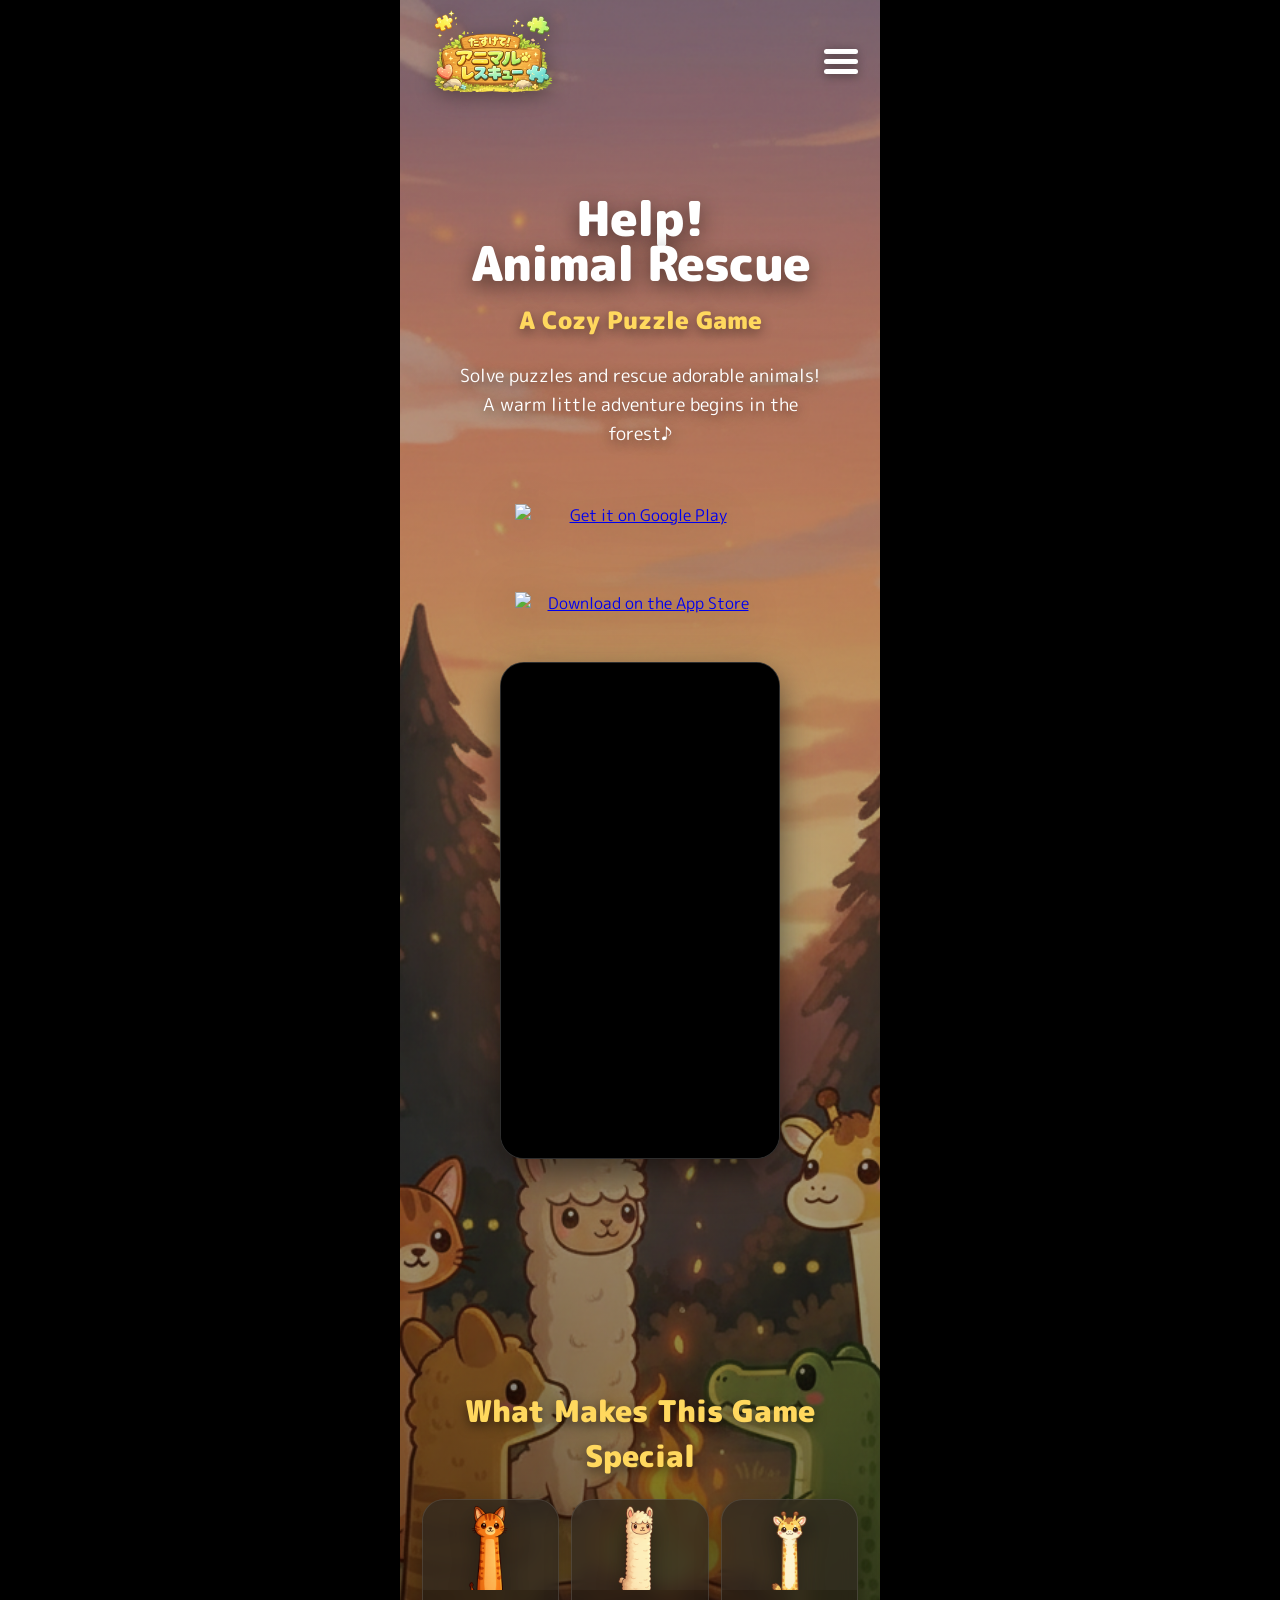
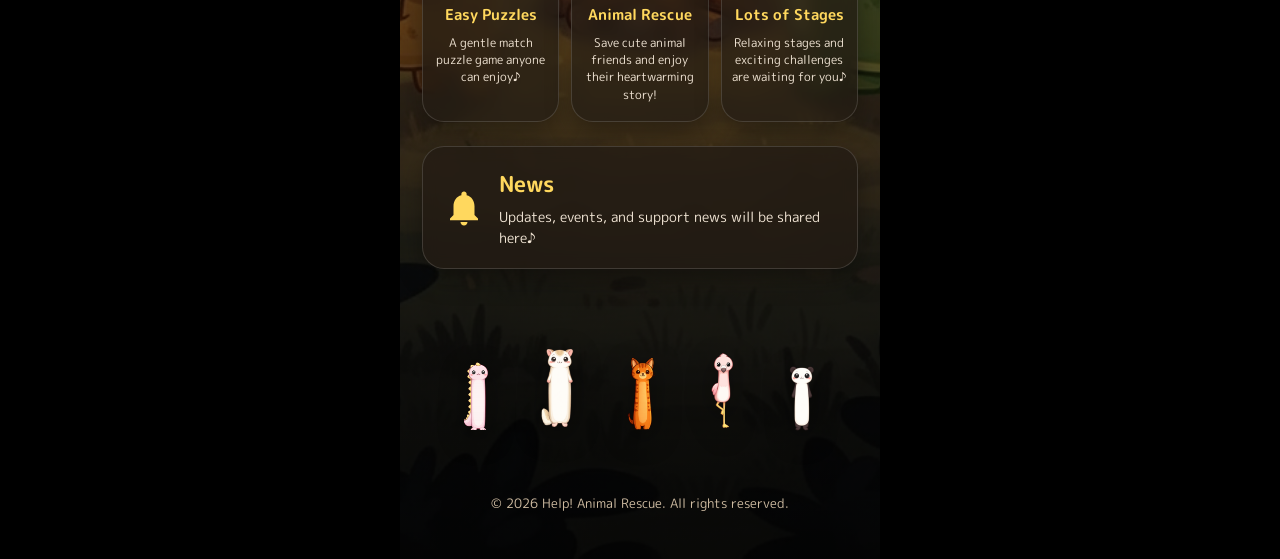
==== index.html @ 7ced1316 "Update index.html" ====
<!DOCTYPE html>
<html lang="ja">
<head>
  <meta charset="UTF-8" />
  <meta name="viewport" content="width=device-width, initial-scale=1.0"/>
  <title data-i18n="pageTitle">たすけて！アニマルレスキュー - パズルゲーム</title>
<link rel="icon" type="image/png" href="./app.png">
  <style>
    @import url("https://fonts.googleapis.com/css2?family=M+PLUS+Rounded+1c:wght@400;500;700;800;900&display=swap");

    *{
      margin:0;
      padding:0;
      box-sizing:border-box;
    }

    html,body{
      width:100%;
      min-height:100%;
      overflow-x:hidden;
      font-family:"M PLUS Rounded 1c", "Hiragino Maru Gothic ProN", "Yu Gothic", sans-serif;
      background:#000;
      color:white;
    }

    body{
      position:relative;
      min-height:100vh;
      background:#000;
    }

    .page{
      width:100%;
      max-width:480px;
      margin:0 auto;
      min-height:100vh;
      position:relative;
      overflow:hidden;
      background:#000;
    }

    .background{
      position:absolute;
      inset:0;
      z-index:0;
      background:url("loading.png") center center / cover no-repeat;
    }

    .background::after{
      content:"";
      position:absolute;
      inset:0;
      background:linear-gradient(
        to bottom,
        rgba(0,0,0,0.18),
        rgba(0,0,0,0.28),
        rgba(0,0,0,0.82)
      );
    }

    .content{
      position:relative;
      z-index:2;
      padding:28px 22px 40px;
      text-align:center;
    }

    .top{
      display:flex;
      justify-content:space-between;
      align-items:center;
      margin-bottom:90px;
    }

    .logo{
      width:140px;
      display:flex;
      align-items:center;
    }

    .logo img{
      width:100%;
      height:auto;
      display:block;
      object-fit:contain;
      margin-top:-18px;
      filter:drop-shadow(0 4px 10px rgba(0,0,0,0.35));
    }

    .menu{
      width:34px;
    }

    .menu span{
      display:block;
      height:5px;
      background:white;
      border-radius:999px;
      margin:5px 0;
      box-shadow:0 2px 10px rgba(0,0,0,0.45);
    }
.top{
  position:relative;
  z-index:1000;
}

.menu{
  cursor:pointer;
  position:relative;
  z-index:1002;
}

.dropdown-menu{
  position:absolute;
  top:48px;
  right:0;
  min-width:230px;
  display:none;
  flex-direction:column;
  overflow:hidden;
  border-radius:20px;
  background:rgba(20,16,12,0.94);
  border:1px solid rgba(255,255,255,0.16);
  box-shadow:0 18px 38px rgba(0,0,0,0.55);
  backdrop-filter:blur(12px);
  z-index:1001;
  text-align:left;
}

.dropdown-menu.active{
  display:flex;
}

.dropdown-menu a{
  padding:16px 18px;
  color:#fff7df;
  text-decoration:none;
  font-size:15px;
  font-weight:800;
  border-bottom:1px solid rgba(255,255,255,0.08);
}

.dropdown-menu a:hover{
  background:rgba(255,216,94,0.16);
  color:#ffd85e;
}

.dropdown-menu a:last-child{
  border-bottom:none;
}
    .hero{
      padding-top:10px;
    }

    h1{
      font-size:48px;
      line-height:0.95;
      font-weight:900;
      letter-spacing:-1px;
      margin-bottom:16px;
      text-shadow:0 6px 20px rgba(0,0,0,0.5);
    }

    .subtitle{
      font-size:24px;
      color:#ffd85e;
      font-weight:900;
      margin-bottom:24px;
      text-shadow:0 4px 12px rgba(0,0,0,0.45);
    }

    .desc{
      max-width:360px;
      margin:0 auto 30px;
      font-size:18px;
      line-height:1.6;
      text-shadow:0 3px 12px rgba(0,0,0,0.55);
    }

    .store-buttons{
      display:flex;
      flex-direction:column;
      align-items:center;
      gap:14px;
      margin-bottom:20px;
    }

.official-store-badge{
  width:250px;
  height:74px;
  display:flex;
  align-items:center;
  justify-content:center;
  transition:0.2s;
  filter:drop-shadow(0 8px 22px rgba(0,0,0,0.4));
}

.official-store-badge:hover{
  transform:translateY(-2px);
}

.official-store-badge.google,
.official-store-badge.apple{
  width:250px;
  height:74px;
  margin-top:0;
}

.official-store-badge img{
  width:100%;
  height:auto;
  display:block;
}

.official-store-badge.apple img{
  width:100%;
}

.official-store-badge.google img{
  width:100%;
}

    .promo-video{
      width:100%;
      max-width:280px;
      margin:22px auto 230px;
      border-radius:24px;
      overflow:hidden;
      background:#000;
      box-shadow:0 14px 34px rgba(0,0,0,0.55);
      border:1px solid rgba(255,255,255,0.18);
    }

    .promo-video iframe{
      width:100%;
      aspect-ratio:9/16;
      display:block;
      border:0;
      background:#000;
    }

    section{
      margin-bottom:24px;
    }

    .features-title{
      font-size:30px;
      color:#ffd85e;
      font-weight:900;
      margin-bottom:20px;
      text-shadow:0 4px 12px rgba(0,0,0,0.5);
    }

    .features{
      display:grid;
      grid-template-columns:repeat(3,1fr);
      gap:12px;
    }

    .feature-card{
      background:rgba(35,28,20,0.72);
      border:1px solid rgba(255,255,255,0.14);
      backdrop-filter:blur(8px);
      border-radius:22px;
      overflow:hidden;
      box-shadow:0 10px 24px rgba(0,0,0,0.35);
    }

    .feature-image{
      width:100%;
      height:90px;
      overflow:hidden;
      background:rgba(255,255,255,0.04);
      display:flex;
      align-items:flex-start;
      justify-content:center;
    }

    .feature-image img{
      width:100%;
      height:140px;
      object-fit:contain;
      transform:translateY(-10px);
      filter:drop-shadow(0 8px 12px rgba(0,0,0,0.4));
    }

    .feature-content{
      padding:14px 10px 18px;
    }

    .feature-card h3{
      font-size:15px;
      margin-bottom:8px;
      color:#ffd85e;
    }

    .feature-card p{
      font-size:12px;
      line-height:1.45;
      color:#f1e5d5;
    }

    .news{
      display:flex;
      align-items:center;
      gap:14px;
      padding:20px;
      border-radius:22px;
      background:rgba(35,28,20,0.78);
      border:1px solid rgba(255,255,255,0.14);
      backdrop-filter:blur(8px);
      box-shadow:0 10px 24px rgba(0,0,0,0.35);
      text-align:left;
    }

    .news-icon{
      width:42px;
      height:42px;
      flex-shrink:0;
    }

    .news-icon svg{
      width:100%;
      height:100%;
      display:block;
    }

    .news h2{
      color:#ffd85e;
      font-size:22px;
      margin-bottom:6px;
    }

    .news p{
      font-size:14px;
      line-height:1.5;
      color:#f1e5d5;
    }

    .characters{
      display:flex;
      justify-content:center;
      align-items:flex-end;
      gap:10px;
      margin:34px 0 34px;
      min-height:145px;
      position:relative;
    }

    .characters img{
      height:98px;
      object-fit:contain;
      filter:drop-shadow(0 8px 14px rgba(0,0,0,0.45));
      animation:
        animalBounce 2.6s ease-in-out infinite,
        animalSide 3.8s ease-in-out infinite;
      will-change:transform;
    }

    .characters img:nth-child(1){
      animation-delay:0s, 0s;
    }

    .characters img:nth-child(2){
      height:116px;
      animation-delay:0.25s, 0.15s;
    }

    .characters img:nth-child(3){
      height:102px;
      animation-delay:0.5s, 0.3s;
    }

    .characters img:nth-child(4){
      height:110px;
      animation-delay:0.75s, 0.45s;
    }

    .characters img:nth-child(5){
      height:96px;
      animation-delay:1s, 0.6s;
    }

    @keyframes animalBounce{
      0%{ translate:0 0; rotate:0deg; }
      25%{ translate:0 -8px; rotate:-2deg; }
      50%{ translate:0 0; rotate:0deg; }
      75%{ translate:0 -6px; rotate:2deg; }
      100%{ translate:0 0; rotate:0deg; }
    }

    @keyframes animalSide{
      0%{ transform:translateX(0); }
      25%{ transform:translateX(-6px); }
      50%{ transform:translateX(4px); }
      75%{ transform:translateX(7px); }
      100%{ transform:translateX(0); }
    }

    footer{
      padding:12px 0 6px;
      font-size:13px;
      color:#e6d1b4;
      opacity:0.9;
    }

    @media(max-width:420px){
      h1{ font-size:42px; }
      .subtitle{ font-size:21px; }
      .desc{ font-size:16px; }
.official-store-badge,
.official-store-badge.google,
.official-store-badge.apple{
  width:230px;
  height:68px;
}
      .promo-video{
        max-width:250px;
        margin-bottom:210px;
      }
      .feature-card h3{ font-size:13px; }
      .feature-card p{ font-size:11px; }
      .feature-image{ height:80px; }
      .feature-image img{ height:120px; }
      .characters{ gap:6px; }
      .characters img{ height:78px; }
      .characters img:nth-child(2){ height:92px; }
      .characters img:nth-child(3){ height:82px; }
      .characters img:nth-child(4){ height:90px; }
      .characters img:nth-child(5){ height:78px; }
    }
  </style>
</head>

<body>

  <div class="page">

    <div class="background"></div>

    <div class="content">

      <div class="top">

        <div class="logo">
          <img src="./jplogotop.png" alt="Animal Rescue" data-i18n-alt="logoAlt">
        </div>

<div class="menu" id="menuButton" aria-label="Menu" role="button" tabindex="0">
  <span></span>
  <span></span>
  <span></span>
</div>

<nav class="dropdown-menu" id="dropdownMenu">
  <a href="./index.html">🏠 ホーム</a>
  <a href="./privacy.html">🔒 プライバシーポリシー</a>
</nav>

      </div>

      <section class="hero">

        <h1 data-i18n-html="heroTitle">
          たすけて！<br>
          アニマルレスキュー
        </h1>

        <div class="subtitle" data-i18n="subtitle">
          ほのぼのパズルゲーム
        </div>

        <p class="desc" data-i18n="description">
          パズルをといて、かわいい動物たちを助けよう！
          森の中で、ほっこり小さな冒険がはじまるよ♪
        </p>

        <div class="store-buttons">

          <a class="official-store-badge google"
            href="https://play.google.com/store/apps/details?id=com.toruyoshida.ZooPuzzle"
            target="_blank">

            <img
              id="googleBadge"
              src="https://play.google.com/intl/en_us/badges/static/images/badges/ja_badge_web_generic.png"
              alt="Google Play で手に入れよう">

          </a>

          <a class="official-store-badge apple"
            href="https://apps.apple.com/jp/app/%E3%81%9F%E3%81%99%E3%81%91%E3%81%A6-%E3%82%A2%E3%83%8B%E3%83%9E%E3%83%AB%E3%83%AC%E3%82%B9%E3%82%AD%E3%83%A5%E3%83%BC/id6759999423"
            target="_blank">

            <img
              id="appleBadge"
              src="https://developer.apple.com/assets/elements/badges/download-on-the-app-store.svg"
              alt="App Store からダウンロード">

          </a>

        </div>

        <div class="promo-video">

          <iframe
            src="https://www.youtube.com/embed/itqfzraBHlI"
            title="たすけて！アニマルレスキュー 紹介動画"
            data-i18n-title="videoTitle"
            allow="accelerometer; autoplay; clipboard-write; encrypted-media; gyroscope; picture-in-picture; web-share"
            allowfullscreen>
          </iframe>

        </div>

      </section>

      <section>

        <h2 class="features-title" data-i18n="featuresTitle">
          ゲームのすてきなところ
        </h2>

        <div class="features">

          <div class="feature-card">

            <div class="feature-image">
              <img src="./long-cat.png" alt="ながいねこ" data-i18n-alt="feature1Alt">
            </div>

            <div class="feature-content">
              <h3 data-i18n="feature1Title">かんたんパズル</h3>
              <p data-i18n="feature1Text">
                だれでも楽しく遊べる、やさしいマッチパズルだよ♪
              </p>
            </div>

          </div>

          <div class="feature-card">

            <div class="feature-image">
              <img src="./llama.png" alt="ラマ" data-i18n-alt="feature2Alt">
            </div>

            <div class="feature-content">
              <h3 data-i18n="feature2Title">どうぶつ救出</h3>
              <p data-i18n="feature2Text">
                かわいい動物のおともだちを助けて、物語も楽しもう！
              </p>
            </div>

          </div>

          <div class="feature-card">

            <div class="feature-image">
              <img src="./giraffe.png" alt="キリン" data-i18n-alt="feature3Alt">
            </div>

            <div class="feature-content">
              <h3 data-i18n="feature3Title">ステージいっぱい</h3>
              <p data-i18n="feature3Text">
                のんびり遊べるステージと、わくわくチャレンジがいっぱい♪
              </p>
            </div>

          </div>

        </div>

      </section>

      <section class="news">

        <div class="news-icon">

          <svg viewBox="0 0 24 24" fill="none">

            <path
              d="M12 22C13.1 22 14 21.1 14 20H10C10 21.1 10.9 22 12 22Z"
              fill="#ffd85e"/>

            <path
              d="M18 16V11C18 7.93 16.36 5.36 13.5 4.68V4C13.5 3.17 12.83 2.5 12 2.5C11.17 2.5 10.5 3.17 10.5 4V4.68C7.63 5.36 6 7.92 6 11V16L4 18V19H20V18L18 16Z"
              fill="#ffd85e"/>

          </svg>

        </div>

        <div>

          <h2 data-i18n="newsTitle">お知らせ</h2>

          <p data-i18n="newsText">
            アップデート情報やイベント、サポートのお知らせを
            ここでちょこっと紹介するよ♪
          </p>

        </div>

      </section>

      <div class="characters" id="randomCharacters"></div>

      <footer data-i18n="footer">
        © 2026 たすけて！アニマルレスキュー. All rights reserved.
      </footer>

    </div>

  </div>

  <script>
    const translations = {
      ko: {
        pageTitle: "도와줘요! 동물구조대 - 퍼즐 게임",
        logoAlt: "애니멀 레스큐",
        heroTitle: "도와줘요!<br>동물구조대",
        subtitle: "힐링 퍼즐 게임",
        description: "퍼즐을 풀고 귀여운 동물들을 구해 주세요! 숲속에서 따뜻하고 작은 모험이 시작돼요♪",
        videoTitle: "도와줘요! 동물구조대 소개 영상",
        featuresTitle: "게임의 매력 포인트",
        feature1Title: "쉬운 퍼즐",
        feature1Text: "누구나 즐겁게 플레이할 수 있는 쉬운 매치 퍼즐이에요♪",
        feature1Alt: "긴 고양이",
        feature2Title: "동물 구출",
        feature2Text: "귀여운 동물 친구들을 구하면서 이야기도 함께 즐겨 보세요!",
        feature2Alt: "라마",
        feature3Title: "다양한 스테이지",
        feature3Text: "느긋하게 즐길 수 있는 스테이지와 두근두근 챌린지가 가득해요♪",
        feature3Alt: "기린",
        newsTitle: "공지사항",
        newsText: "업데이트 정보, 이벤트, 고객 지원 소식을 이곳에서 간단히 소개할게요♪",
        footer: "© 2026 도와줘요! 동물구조대. All rights reserved.",
        googleBadgeSrc: "https://play.google.com/intl/en_us/badges/static/images/badges/ko_badge_web_generic.png",
        googleBadgeAlt: "Google Play에서 받기",
        appleBadgeSrc: "https://developer.apple.com/assets/elements/badges/download-on-the-app-store.svg",
        appleBadgeAlt: "App Store에서 다운로드",
        animalDefaultAlt: "동물",
        animalNames: {
          "long-cat.png":"긴 고양이",
          "llama.png":"라마",
          "giraffe.png":"기린",
          "dinosaur.png":"공룡",
          "elephant.png":"코끼리",
          "Flamingo.png":"홍학",
          "flyingsquirrel.png":"날다람쥐",
          "frog.png":"개구리",
          "red-panda.png":"레서판다",
          "crocodile.png":"악어"
        }
      },

      ja: {
        pageTitle: "たすけて！アニマルレスキュー - パズルゲーム",
        logoAlt: "アニマルレスキュー",
        heroTitle: "たすけて！<br>アニマルレスキュー",
        subtitle: "ほのぼのパズルゲーム",
        description: "パズルをといて、かわいい動物たちを助けよう！森の中で、ほっこり小さな冒険がはじまるよ♪",
        videoTitle: "たすけて！アニマルレスキュー 紹介動画",
        featuresTitle: "ゲームのすてきなところ",
        feature1Title: "かんたんパズル",
        feature1Text: "だれでも楽しく遊べる、やさしいマッチパズルだよ♪",
        feature1Alt: "ながいねこ",
        feature2Title: "どうぶつ救出",
        feature2Text: "かわいい動物のおともだちを助けて、物語も楽しもう！",
        feature2Alt: "ラマ",
        feature3Title: "ステージいっぱい",
        feature3Text: "のんびり遊べるステージと、わくわくチャレンジがいっぱい♪",
        feature3Alt: "キリン",
        newsTitle: "お知らせ",
        newsText: "アップデート情報やイベント、サポートのお知らせをここでちょこっと紹介するよ♪",
        footer: "© 2026 たすけて！アニマルレスキュー. All rights reserved.",
        googleBadgeSrc: "https://play.google.com/intl/en_us/badges/static/images/badges/ja_badge_web_generic.png",
        googleBadgeAlt: "Google Play で手に入れよう",
        appleBadgeSrc: "https://developer.apple.com/assets/elements/badges/download-on-the-app-store.svg",
        appleBadgeAlt: "App Store からダウンロード",
        animalDefaultAlt: "どうぶつ",
        animalNames: {
          "long-cat.png":"ながいねこ",
          "llama.png":"ラマ",
          "giraffe.png":"キリン",
          "dinosaur.png":"恐竜",
          "elephant.png":"ゾウ",
          "Flamingo.png":"フラミンゴ",
          "flyingsquirrel.png":"モモンガ",
          "frog.png":"カエル",
          "red-panda.png":"レッサーパンダ",
          "crocodile.png":"ワニ"
        }
      },

      en: {
        pageTitle: "Help! Animal Rescue - Puzzle Game",
        logoAlt: "Animal Rescue",
        heroTitle: "Help!<br>Animal Rescue",
        subtitle: "A Cozy Puzzle Game",
        description: "Solve puzzles and rescue adorable animals! A warm little adventure begins in the forest♪",
        videoTitle: "Help! Animal Rescue Promo Video",
        featuresTitle: "What Makes This Game Special",
        feature1Title: "Easy Puzzles",
        feature1Text: "A gentle match puzzle game anyone can enjoy♪",
        feature1Alt: "Long cat",
        feature2Title: "Animal Rescue",
        feature2Text: "Save cute animal friends and enjoy their heartwarming story!",
        feature2Alt: "Llama",
        feature3Title: "Lots of Stages",
        feature3Text: "Relaxing stages and exciting challenges are waiting for you♪",
        feature3Alt: "Giraffe",
        newsTitle: "News",
        newsText: "Updates, events, and support news will be shared here♪",
        footer: "© 2026 Help! Animal Rescue. All rights reserved.",
        googleBadgeSrc: "https://play.google.com/intl/en_us/badges/static/images/badges/en_badge_web_generic.png",
        googleBadgeAlt: "Get it on Google Play",
        appleBadgeSrc: "https://developer.apple.com/assets/elements/badges/download-on-the-app-store.svg",
        appleBadgeAlt: "Download on the App Store",
        animalDefaultAlt: "Animal",
        animalNames: {
          "long-cat.png":"Long cat",
          "llama.png":"Llama",
          "giraffe.png":"Giraffe",
          "dinosaur.png":"Dinosaur",
          "elephant.png":"Elephant",
          "Flamingo.png":"Flamingo",
          "flyingsquirrel.png":"Flying squirrel",
          "frog.png":"Frog",
          "red-panda.png":"Red panda",
          "crocodile.png":"Crocodile"
        }
      }
    };

function detectLanguage(){
  const browserLanguage =
    navigator.language ||
    navigator.userLanguage ||
    "ja";

  const lang = String(browserLanguage).toLowerCase();

  if(lang.startsWith("ko")){
    return "ko";
  }

  if(lang.startsWith("en")){
    return "en";
  }

  return "ja";
}

    const currentLanguage = detectLanguage();
    const t = translations[currentLanguage];

    document.documentElement.lang = currentLanguage;
    document.title = t.pageTitle;

    document.querySelectorAll("[data-i18n]").forEach((element)=>{
      const key = element.getAttribute("data-i18n");

      if(t[key]){
        element.textContent = t[key];
      }
    });

    document.querySelectorAll("[data-i18n-html]").forEach((element)=>{
      const key = element.getAttribute("data-i18n-html");

      if(t[key]){
        element.innerHTML = t[key];
      }
    });

    document.querySelectorAll("[data-i18n-alt]").forEach((element)=>{
      const key = element.getAttribute("data-i18n-alt");

      if(t[key]){
        element.alt = t[key];
      }
    });

    document.querySelectorAll("[data-i18n-title]").forEach((element)=>{
      const key = element.getAttribute("data-i18n-title");

      if(t[key]){
        element.title = t[key];
      }
    });

    const googleBadge = document.getElementById("googleBadge");
    const appleBadge = document.getElementById("appleBadge");

    if(googleBadge){
      googleBadge.src = t.googleBadgeSrc;
      googleBadge.alt = t.googleBadgeAlt;
    }

    if(appleBadge){
      appleBadge.src = t.appleBadgeSrc;
      appleBadge.alt = t.appleBadgeAlt;
    }

    const animals = [
      "long-cat.png",
      "llama.png",
      "giraffe.png",
      "dinosaur.png",
      "elephant.png",
      "Flamingo.png",
      "flyingsquirrel.png",
      "frog.png",
      "red-panda.png",
      "crocodile.png"
    ];

    function shuffleArray(array){
      const copied = [...array];

      for(let i = copied.length - 1; i > 0; i--){
        const j = Math.floor(Math.random() * (i + 1));
        [copied[i], copied[j]] = [copied[j], copied[i]];
      }

      return copied;
    }

    const selectedAnimals = shuffleArray(animals).slice(0,5);
    const charactersBox = document.getElementById("randomCharacters");

    selectedAnimals.forEach((animal)=>{
      const img = document.createElement("img");

      img.src = "./" + animal;
      img.alt = t.animalNames[animal] || t.animalDefaultAlt;

      charactersBox.appendChild(img);
    });
    const menuButton = document.getElementById("menuButton");
const dropdownMenu = document.getElementById("dropdownMenu");

if(menuButton && dropdownMenu){
  menuButton.addEventListener("click", (event)=>{
    event.stopPropagation();
    dropdownMenu.classList.toggle("active");
  });

  document.addEventListener("click", ()=>{
    dropdownMenu.classList.remove("active");
  });

  dropdownMenu.addEventListener("click", (event)=>{
    event.stopPropagation();
  });
}
  </script>

</body>
</html>
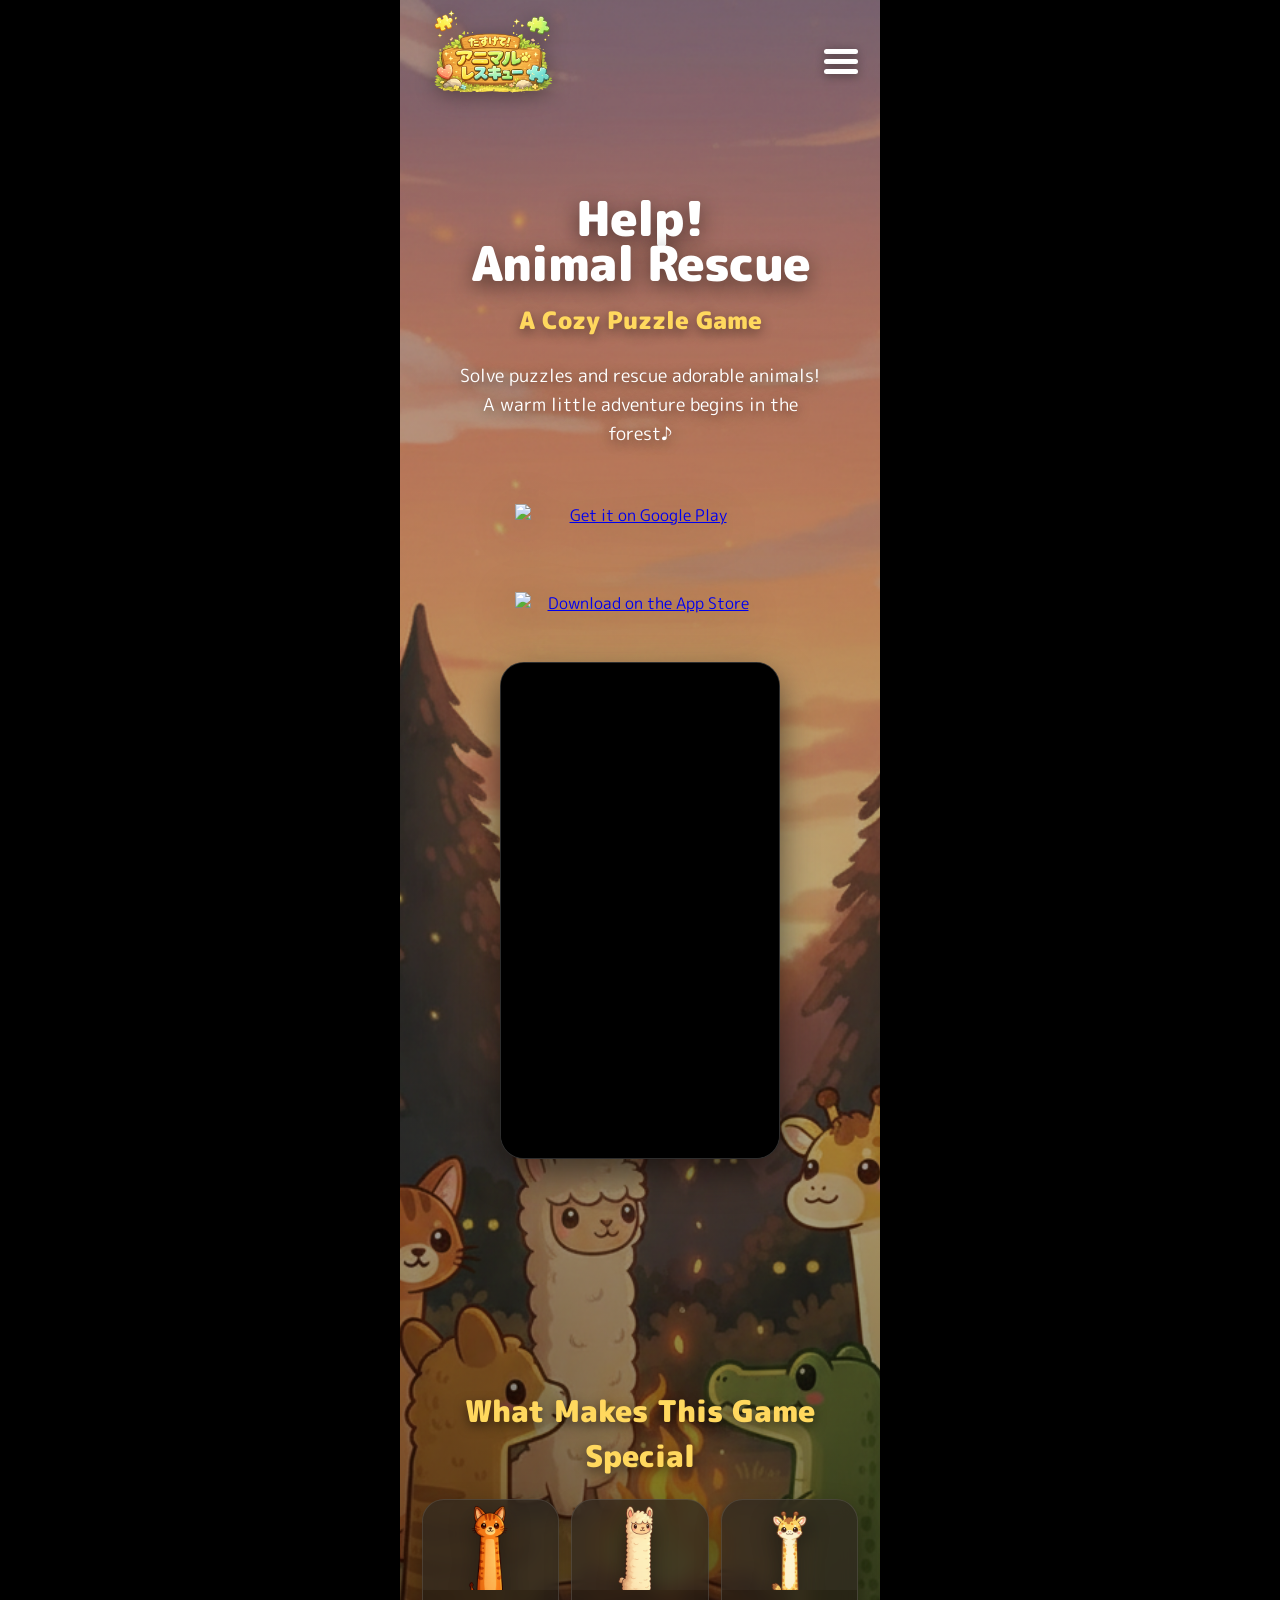
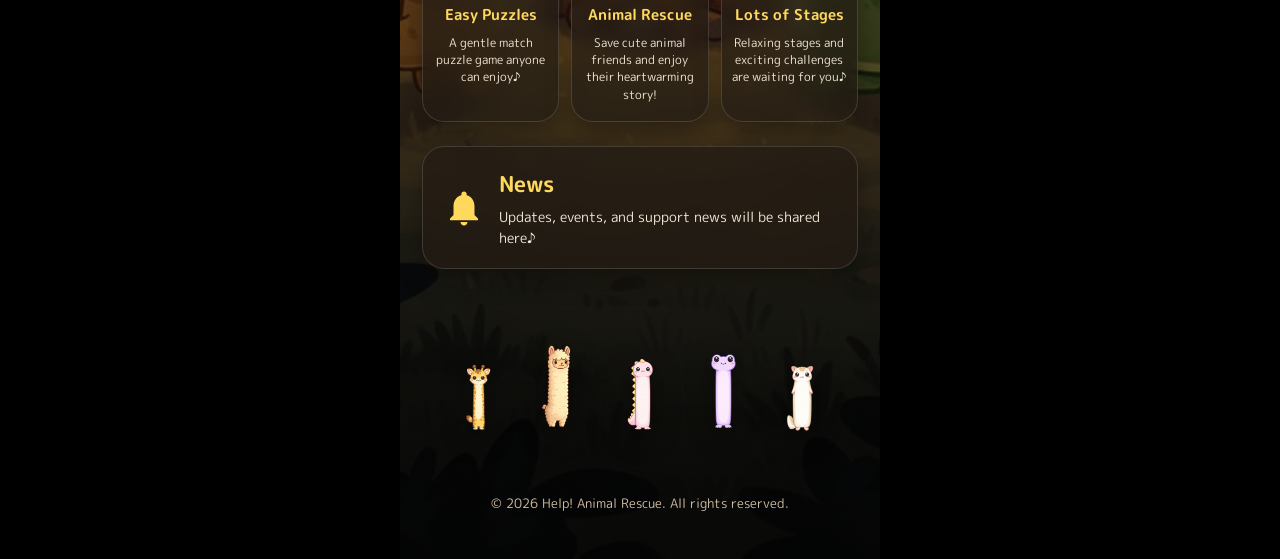
==== commit fb4b0401: "Update index.html" ====
--- a/index.html
+++ b/index.html
@@ -132,16 +132,28 @@
 }
 
 .dropdown-menu a{
-  padding:16px 18px;
+  padding:18px 22px;
+
   color:#fff7df;
+
   text-decoration:none;
-  font-size:15px;
-  font-weight:800;
-  border-bottom:1px solid rgba(255,255,255,0.08);
+
+  font-size:14px;
+
+  font-weight:700;
+
+  letter-spacing:0.3px;
+
+  border-bottom:1px solid rgba(255,255,255,0.06);
+
+  transition:0.18s;
+
+  backdrop-filter:blur(8px);
 }
 
 .dropdown-menu a:hover{
-  background:rgba(255,216,94,0.16);
+  background:rgba(255,255,255,0.05);
+
   color:#ffd85e;
 }
 
@@ -453,8 +465,15 @@
 </div>
 
 <nav class="dropdown-menu" id="dropdownMenu">
-  <a href="./index.html">🏠 ホーム</a>
-  <a href="./privacy.html">🔒 プライバシーポリシー</a>
+
+  <a href="./index.html" data-i18n="menuHome">
+    ホーム
+  </a>
+
+  <a href="./privacy.html" data-i18n="menuPrivacy">
+    プライバシーポリシー
+  </a>
+
 </nav>
 
       </div>
@@ -639,6 +658,8 @@
         googleBadgeAlt: "Google Play에서 받기",
         appleBadgeSrc: "https://developer.apple.com/assets/elements/badges/download-on-the-app-store.svg",
         appleBadgeAlt: "App Store에서 다운로드",
+        menuHome: "홈",
+menuPrivacy: "개인정보처리방침",
         animalDefaultAlt: "동물",
         animalNames: {
           "long-cat.png":"긴 고양이",
@@ -678,6 +699,8 @@
         googleBadgeAlt: "Google Play で手に入れよう",
         appleBadgeSrc: "https://developer.apple.com/assets/elements/badges/download-on-the-app-store.svg",
         appleBadgeAlt: "App Store からダウンロード",
+        menuHome: "ホーム",
+menuPrivacy: "プライバシーポリシー",
         animalDefaultAlt: "どうぶつ",
         animalNames: {
           "long-cat.png":"ながいねこ",
@@ -717,6 +740,8 @@
         googleBadgeAlt: "Get it on Google Play",
         appleBadgeSrc: "https://developer.apple.com/assets/elements/badges/download-on-the-app-store.svg",
         appleBadgeAlt: "Download on the App Store",
+        menuHome: "Home",
+menuPrivacy: "Privacy Policy",
         animalDefaultAlt: "Animal",
         animalNames: {
           "long-cat.png":"Long cat",
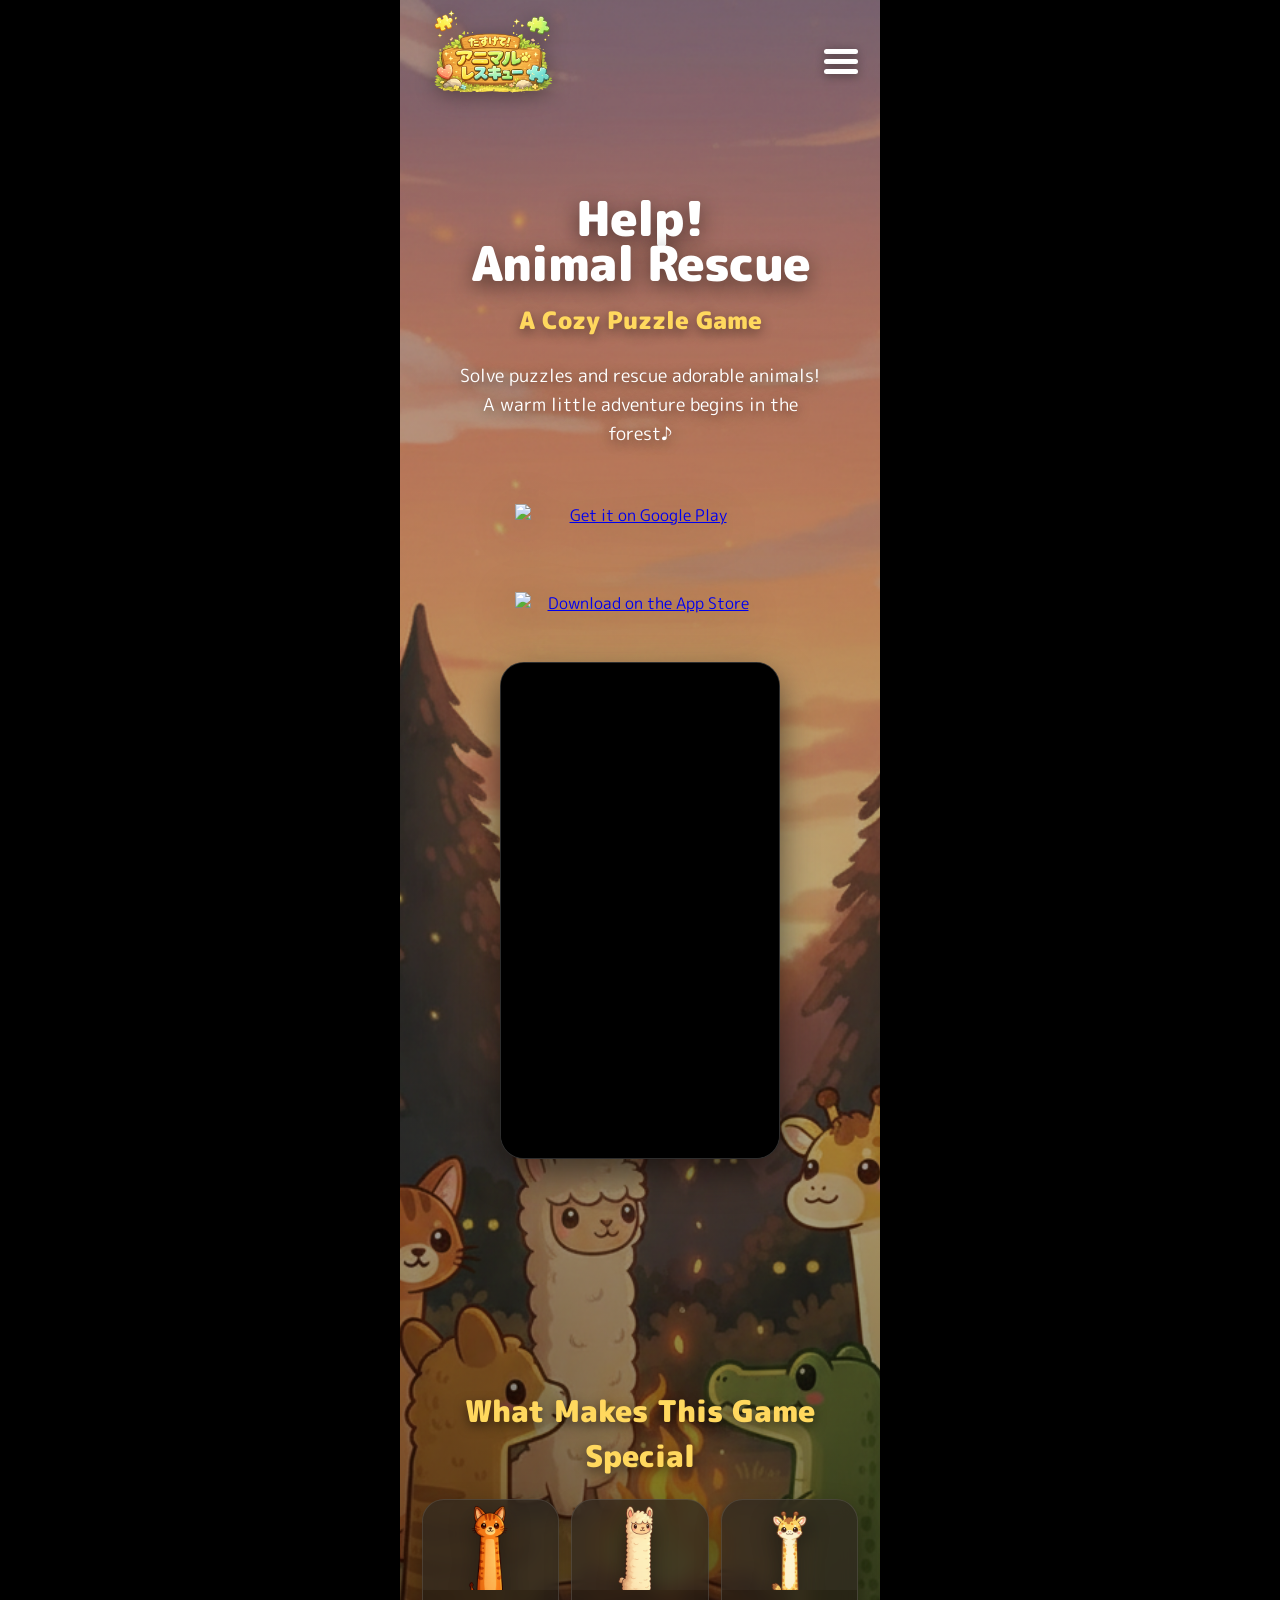
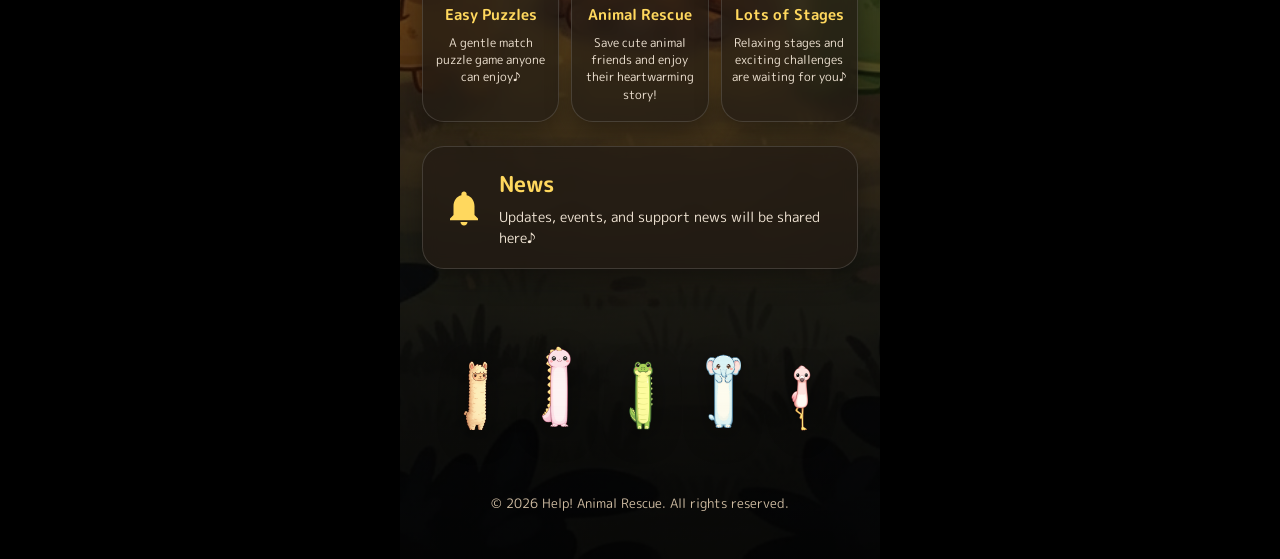
==== commit 1ac65551: "Update index.html" ====
--- a/index.html
+++ b/index.html
@@ -473,6 +473,9 @@
   <a href="./privacy.html" data-i18n="menuPrivacy">
     プライバシーポリシー
   </a>
+  <a href="./delete-account.html" data-i18n="menuDelete">
+  アカウント削除
+</a>
 
 </nav>
 
@@ -660,6 +663,7 @@
         appleBadgeAlt: "App Store에서 다운로드",
         menuHome: "홈",
 menuPrivacy: "개인정보처리방침",
+        menuDelete: "계정 삭제",
         animalDefaultAlt: "동물",
         animalNames: {
           "long-cat.png":"긴 고양이",
@@ -701,6 +705,7 @@
         appleBadgeAlt: "App Store からダウンロード",
         menuHome: "ホーム",
 menuPrivacy: "プライバシーポリシー",
+        menuDelete: "アカウント削除",
         animalDefaultAlt: "どうぶつ",
         animalNames: {
           "long-cat.png":"ながいねこ",
@@ -742,6 +747,7 @@
         appleBadgeAlt: "Download on the App Store",
         menuHome: "Home",
 menuPrivacy: "Privacy Policy",
+        menuDelete: "Delete Account",
         animalDefaultAlt: "Animal",
         animalNames: {
           "long-cat.png":"Long cat",
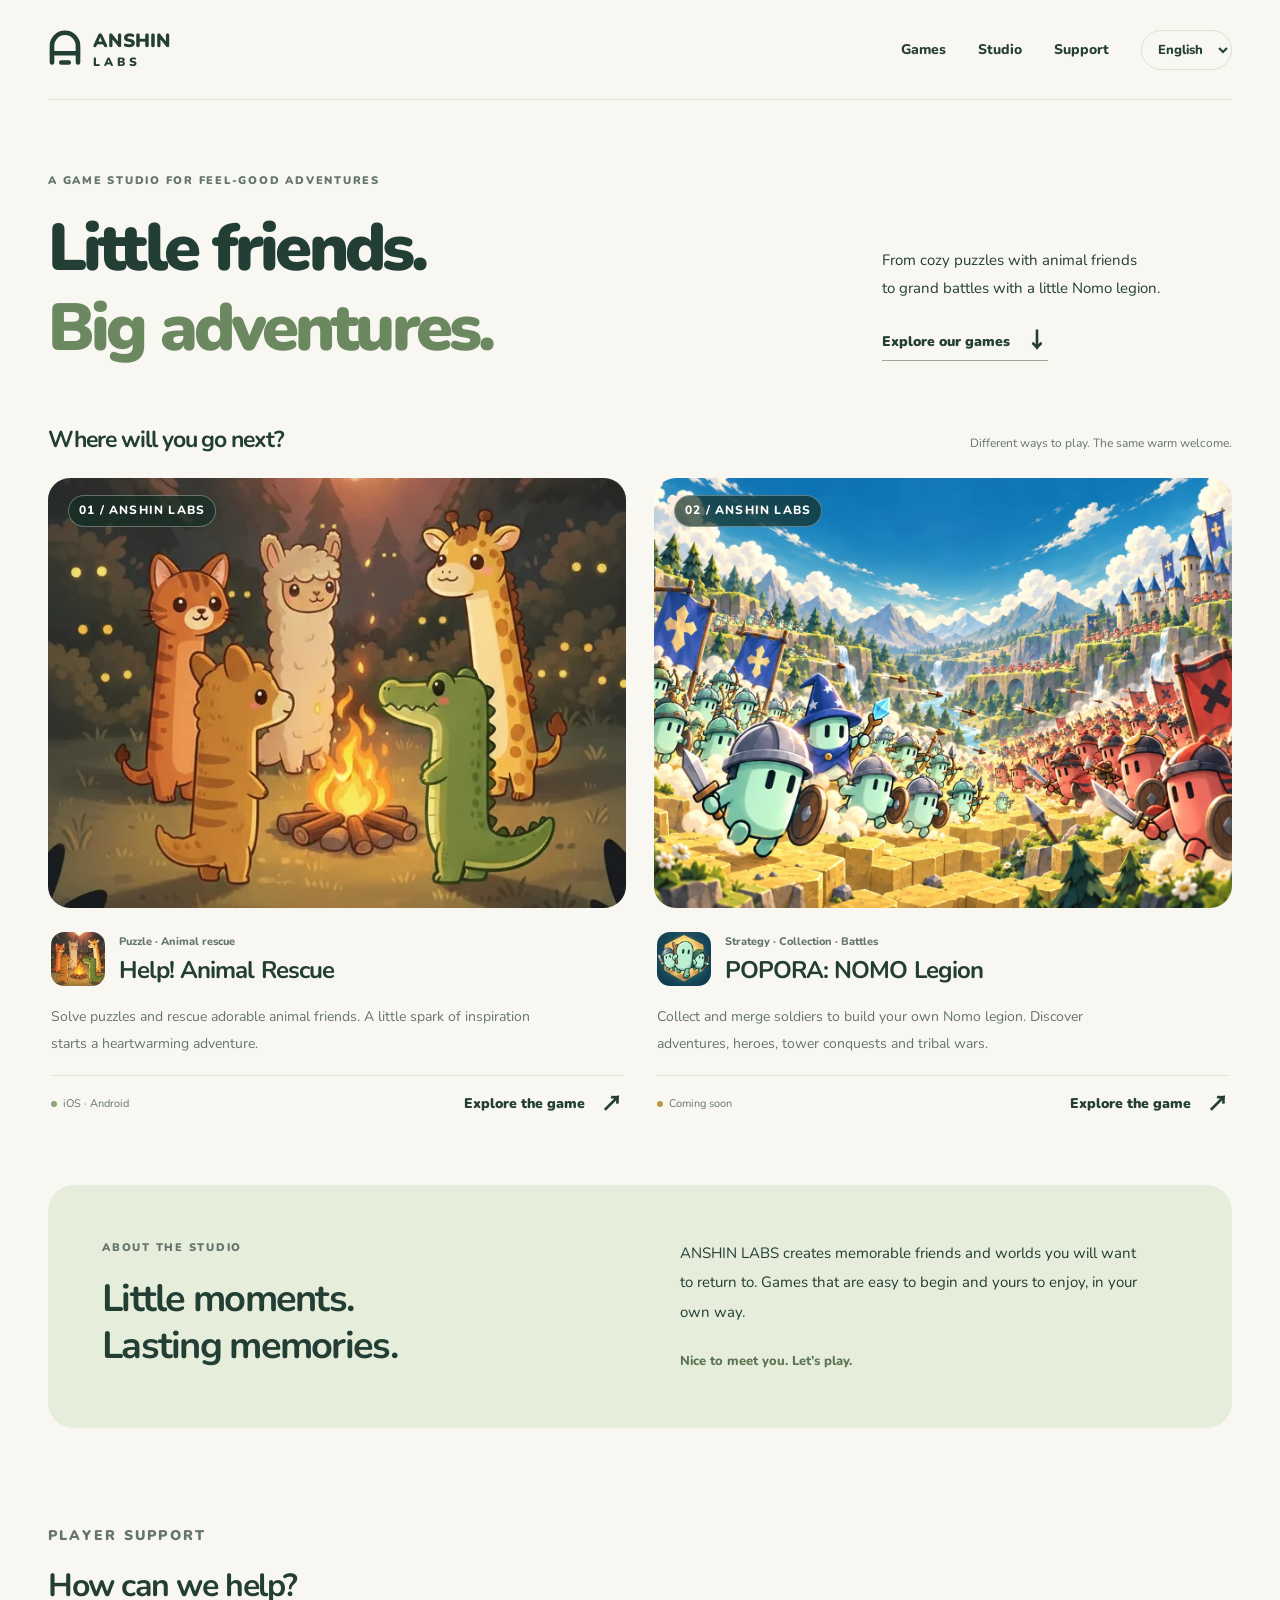
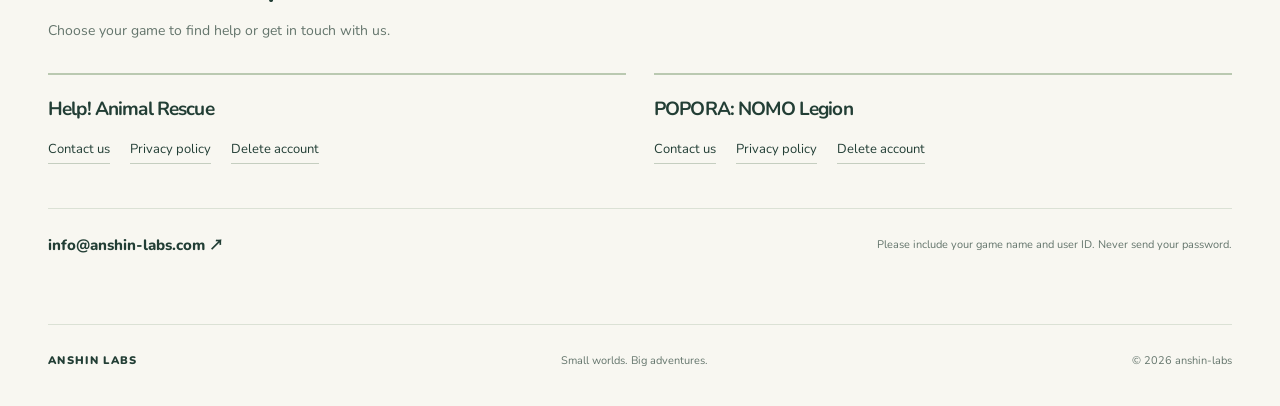
==== commit dd563cb3: "Build shared ANSHIN LABS game homepage with POPORA" ====
--- a/index.html
+++ b/index.html
@@ -1,892 +1,4 @@
-<!DOCTYPE html>
-<html lang="ja">
-<head>
-  <meta charset="UTF-8" />
-  <meta name="viewport" content="width=device-width, initial-scale=1.0"/>
-  <title data-i18n="pageTitle">たすけて！アニマルレスキュー - パズルゲーム</title>
-<link rel="icon" type="image/png" href="./app.png">
-  <style>
-    @import url("https://fonts.googleapis.com/css2?family=M+PLUS+Rounded+1c:wght@400;500;700;800;900&display=swap");
-
-    *{
-      margin:0;
-      padding:0;
-      box-sizing:border-box;
-    }
-
-    html,body{
-      width:100%;
-      min-height:100%;
-      overflow-x:hidden;
-      font-family:"M PLUS Rounded 1c", "Hiragino Maru Gothic ProN", "Yu Gothic", sans-serif;
-      background:#000;
-      color:white;
-    }
-
-    body{
-      position:relative;
-      min-height:100vh;
-      background:#000;
-    }
-
-    .page{
-      width:100%;
-      max-width:480px;
-      margin:0 auto;
-      min-height:100vh;
-      position:relative;
-      overflow:hidden;
-      background:#000;
-    }
-
-    .background{
-      position:absolute;
-      inset:0;
-      z-index:0;
-      background:url("loading.png") center center / cover no-repeat;
-    }
-
-    .background::after{
-      content:"";
-      position:absolute;
-      inset:0;
-      background:linear-gradient(
-        to bottom,
-        rgba(0,0,0,0.18),
-        rgba(0,0,0,0.28),
-        rgba(0,0,0,0.82)
-      );
-    }
-
-    .content{
-      position:relative;
-      z-index:2;
-      padding:28px 22px 40px;
-      text-align:center;
-    }
-
-    .top{
-      display:flex;
-      justify-content:space-between;
-      align-items:center;
-      margin-bottom:90px;
-    }
-
-    .logo{
-      width:140px;
-      display:flex;
-      align-items:center;
-    }
-
-    .logo img{
-      width:100%;
-      height:auto;
-      display:block;
-      object-fit:contain;
-      margin-top:-18px;
-      filter:drop-shadow(0 4px 10px rgba(0,0,0,0.35));
-    }
-
-    .menu{
-      width:34px;
-    }
-
-    .menu span{
-      display:block;
-      height:5px;
-      background:white;
-      border-radius:999px;
-      margin:5px 0;
-      box-shadow:0 2px 10px rgba(0,0,0,0.45);
-    }
-.top{
-  position:relative;
-  z-index:1000;
-}
-
-.menu{
-  cursor:pointer;
-  position:relative;
-  z-index:1002;
-}
-
-.dropdown-menu{
-  position:absolute;
-  top:48px;
-  right:0;
-  min-width:230px;
-  display:none;
-  flex-direction:column;
-  overflow:hidden;
-  border-radius:20px;
-  background:rgba(20,16,12,0.94);
-  border:1px solid rgba(255,255,255,0.16);
-  box-shadow:0 18px 38px rgba(0,0,0,0.55);
-  backdrop-filter:blur(12px);
-  z-index:1001;
-  text-align:left;
-}
-
-.dropdown-menu.active{
-  display:flex;
-}
-
-.dropdown-menu a{
-  padding:18px 22px;
-
-  color:#fff7df;
-
-  text-decoration:none;
-
-  font-size:14px;
-
-  font-weight:700;
-
-  letter-spacing:0.3px;
-
-  border-bottom:1px solid rgba(255,255,255,0.06);
-
-  transition:0.18s;
-
-  backdrop-filter:blur(8px);
-}
-
-.dropdown-menu a:hover{
-  background:rgba(255,255,255,0.05);
-
-  color:#ffd85e;
-}
-
-.dropdown-menu a:last-child{
-  border-bottom:none;
-}
-    .hero{
-      padding-top:10px;
-    }
-
-    h1{
-      font-size:48px;
-      line-height:0.95;
-      font-weight:900;
-      letter-spacing:-1px;
-      margin-bottom:16px;
-      text-shadow:0 6px 20px rgba(0,0,0,0.5);
-    }
-
-    .subtitle{
-      font-size:24px;
-      color:#ffd85e;
-      font-weight:900;
-      margin-bottom:24px;
-      text-shadow:0 4px 12px rgba(0,0,0,0.45);
-    }
-
-    .desc{
-      max-width:360px;
-      margin:0 auto 30px;
-      font-size:18px;
-      line-height:1.6;
-      text-shadow:0 3px 12px rgba(0,0,0,0.55);
-    }
-
-    .store-buttons{
-      display:flex;
-      flex-direction:column;
-      align-items:center;
-      gap:14px;
-      margin-bottom:20px;
-    }
-
-.official-store-badge{
-  width:250px;
-  height:74px;
-  display:flex;
-  align-items:center;
-  justify-content:center;
-  transition:0.2s;
-  filter:drop-shadow(0 8px 22px rgba(0,0,0,0.4));
-}
-
-.official-store-badge:hover{
-  transform:translateY(-2px);
-}
-
-.official-store-badge.google,
-.official-store-badge.apple{
-  width:250px;
-  height:74px;
-  margin-top:0;
-}
-
-.official-store-badge img{
-  width:100%;
-  height:auto;
-  display:block;
-}
-
-.official-store-badge.apple img{
-  width:100%;
-}
-
-.official-store-badge.google img{
-  width:100%;
-}
-
-    .promo-video{
-      width:100%;
-      max-width:280px;
-      margin:22px auto 230px;
-      border-radius:24px;
-      overflow:hidden;
-      background:#000;
-      box-shadow:0 14px 34px rgba(0,0,0,0.55);
-      border:1px solid rgba(255,255,255,0.18);
-    }
-
-    .promo-video iframe{
-      width:100%;
-      aspect-ratio:9/16;
-      display:block;
-      border:0;
-      background:#000;
-    }
-
-    section{
-      margin-bottom:24px;
-    }
-
-    .features-title{
-      font-size:30px;
-      color:#ffd85e;
-      font-weight:900;
-      margin-bottom:20px;
-      text-shadow:0 4px 12px rgba(0,0,0,0.5);
-    }
-
-    .features{
-      display:grid;
-      grid-template-columns:repeat(3,1fr);
-      gap:12px;
-    }
-
-    .feature-card{
-      background:rgba(35,28,20,0.72);
-      border:1px solid rgba(255,255,255,0.14);
-      backdrop-filter:blur(8px);
-      border-radius:22px;
-      overflow:hidden;
-      box-shadow:0 10px 24px rgba(0,0,0,0.35);
-    }
-
-    .feature-image{
-      width:100%;
-      height:90px;
-      overflow:hidden;
-      background:rgba(255,255,255,0.04);
-      display:flex;
-      align-items:flex-start;
-      justify-content:center;
-    }
-
-    .feature-image img{
-      width:100%;
-      height:140px;
-      object-fit:contain;
-      transform:translateY(-10px);
-      filter:drop-shadow(0 8px 12px rgba(0,0,0,0.4));
-    }
-
-    .feature-content{
-      padding:14px 10px 18px;
-    }
-
-    .feature-card h3{
-      font-size:15px;
-      margin-bottom:8px;
-      color:#ffd85e;
-    }
-
-    .feature-card p{
-      font-size:12px;
-      line-height:1.45;
-      color:#f1e5d5;
-    }
-
-    .news{
-      display:flex;
-      align-items:center;
-      gap:14px;
-      padding:20px;
-      border-radius:22px;
-      background:rgba(35,28,20,0.78);
-      border:1px solid rgba(255,255,255,0.14);
-      backdrop-filter:blur(8px);
-      box-shadow:0 10px 24px rgba(0,0,0,0.35);
-      text-align:left;
-    }
-
-    .news-icon{
-      width:42px;
-      height:42px;
-      flex-shrink:0;
-    }
-
-    .news-icon svg{
-      width:100%;
-      height:100%;
-      display:block;
-    }
-
-    .news h2{
-      color:#ffd85e;
-      font-size:22px;
-      margin-bottom:6px;
-    }
-
-    .news p{
-      font-size:14px;
-      line-height:1.5;
-      color:#f1e5d5;
-    }
-
-    .characters{
-      display:flex;
-      justify-content:center;
-      align-items:flex-end;
-      gap:10px;
-      margin:34px 0 34px;
-      min-height:145px;
-      position:relative;
-    }
-
-    .characters img{
-      height:98px;
-      object-fit:contain;
-      filter:drop-shadow(0 8px 14px rgba(0,0,0,0.45));
-      animation:
-        animalBounce 2.6s ease-in-out infinite,
-        animalSide 3.8s ease-in-out infinite;
-      will-change:transform;
-    }
-
-    .characters img:nth-child(1){
-      animation-delay:0s, 0s;
-    }
-
-    .characters img:nth-child(2){
-      height:116px;
-      animation-delay:0.25s, 0.15s;
-    }
-
-    .characters img:nth-child(3){
-      height:102px;
-      animation-delay:0.5s, 0.3s;
-    }
-
-    .characters img:nth-child(4){
-      height:110px;
-      animation-delay:0.75s, 0.45s;
-    }
-
-    .characters img:nth-child(5){
-      height:96px;
-      animation-delay:1s, 0.6s;
-    }
-
-    @keyframes animalBounce{
-      0%{ translate:0 0; rotate:0deg; }
-      25%{ translate:0 -8px; rotate:-2deg; }
-      50%{ translate:0 0; rotate:0deg; }
-      75%{ translate:0 -6px; rotate:2deg; }
-      100%{ translate:0 0; rotate:0deg; }
-    }
-
-    @keyframes animalSide{
-      0%{ transform:translateX(0); }
-      25%{ transform:translateX(-6px); }
-      50%{ transform:translateX(4px); }
-      75%{ transform:translateX(7px); }
-      100%{ transform:translateX(0); }
-    }
-
-    footer{
-      padding:12px 0 6px;
-      font-size:13px;
-      color:#e6d1b4;
-      opacity:0.9;
-    }
-
-    @media(max-width:420px){
-      h1{ font-size:42px; }
-      .subtitle{ font-size:21px; }
-      .desc{ font-size:16px; }
-.official-store-badge,
-.official-store-badge.google,
-.official-store-badge.apple{
-  width:230px;
-  height:68px;
-}
-      .promo-video{
-        max-width:250px;
-        margin-bottom:210px;
-      }
-      .feature-card h3{ font-size:13px; }
-      .feature-card p{ font-size:11px; }
-      .feature-image{ height:80px; }
-      .feature-image img{ height:120px; }
-      .characters{ gap:6px; }
-      .characters img{ height:78px; }
-      .characters img:nth-child(2){ height:92px; }
-      .characters img:nth-child(3){ height:82px; }
-      .characters img:nth-child(4){ height:90px; }
-      .characters img:nth-child(5){ height:78px; }
-    }
-  </style>
-</head>
-
-<body>
-
-  <div class="page">
-
-    <div class="background"></div>
-
-    <div class="content">
-
-      <div class="top">
-
-        <div class="logo">
-          <img src="./jplogotop.png" alt="Animal Rescue" data-i18n-alt="logoAlt">
-        </div>
-
-<div class="menu" id="menuButton" aria-label="Menu" role="button" tabindex="0">
-  <span></span>
-  <span></span>
-  <span></span>
-</div>
-
-<nav class="dropdown-menu" id="dropdownMenu">
-
-  <a href="./index.html" data-i18n="menuHome">
-    ホーム
-  </a>
-
-  <a href="./privacy.html" data-i18n="menuPrivacy">
-    プライバシーポリシー
-  </a>
-  <a href="./delete-account.html" data-i18n="menuDelete">
-  アカウント削除
-</a>
-
-</nav>
-
-      </div>
-
-      <section class="hero">
-
-        <h1 data-i18n-html="heroTitle">
-          たすけて！<br>
-          アニマルレスキュー
-        </h1>
-
-        <div class="subtitle" data-i18n="subtitle">
-          ほのぼのパズルゲーム
-        </div>
-
-        <p class="desc" data-i18n="description">
-          パズルをといて、かわいい動物たちを助けよう！
-          森の中で、ほっこり小さな冒険がはじまるよ♪
-        </p>
-
-        <div class="store-buttons">
-
-          <a class="official-store-badge google"
-            href="https://play.google.com/store/apps/details?id=com.toruyoshida.ZooPuzzle"
-            target="_blank">
-
-            <img
-              id="googleBadge"
-              src="https://play.google.com/intl/en_us/badges/static/images/badges/ja_badge_web_generic.png"
-              alt="Google Play で手に入れよう">
-
-          </a>
-
-          <a class="official-store-badge apple"
-            href="https://apps.apple.com/jp/app/%E3%81%9F%E3%81%99%E3%81%91%E3%81%A6-%E3%82%A2%E3%83%8B%E3%83%9E%E3%83%AB%E3%83%AC%E3%82%B9%E3%82%AD%E3%83%A5%E3%83%BC/id6759999423"
-            target="_blank">
-
-            <img
-              id="appleBadge"
-              src="https://developer.apple.com/assets/elements/badges/download-on-the-app-store.svg"
-              alt="App Store からダウンロード">
-
-          </a>
-
-        </div>
-
-        <div class="promo-video">
-
-          <iframe
-            src="https://www.youtube.com/embed/itqfzraBHlI"
-            title="たすけて！アニマルレスキュー 紹介動画"
-            data-i18n-title="videoTitle"
-            allow="accelerometer; autoplay; clipboard-write; encrypted-media; gyroscope; picture-in-picture; web-share"
-            allowfullscreen>
-          </iframe>
-
-        </div>
-
-      </section>
-
-      <section>
-
-        <h2 class="features-title" data-i18n="featuresTitle">
-          ゲームのすてきなところ
-        </h2>
-
-        <div class="features">
-
-          <div class="feature-card">
-
-            <div class="feature-image">
-              <img src="./long-cat.png" alt="ながいねこ" data-i18n-alt="feature1Alt">
-            </div>
-
-            <div class="feature-content">
-              <h3 data-i18n="feature1Title">かんたんパズル</h3>
-              <p data-i18n="feature1Text">
-                だれでも楽しく遊べる、やさしいマッチパズルだよ♪
-              </p>
-            </div>
-
-          </div>
-
-          <div class="feature-card">
-
-            <div class="feature-image">
-              <img src="./llama.png" alt="ラマ" data-i18n-alt="feature2Alt">
-            </div>
-
-            <div class="feature-content">
-              <h3 data-i18n="feature2Title">どうぶつ救出</h3>
-              <p data-i18n="feature2Text">
-                かわいい動物のおともだちを助けて、物語も楽しもう！
-              </p>
-            </div>
-
-          </div>
-
-          <div class="feature-card">
-
-            <div class="feature-image">
-              <img src="./giraffe.png" alt="キリン" data-i18n-alt="feature3Alt">
-            </div>
-
-            <div class="feature-content">
-              <h3 data-i18n="feature3Title">ステージいっぱい</h3>
-              <p data-i18n="feature3Text">
-                のんびり遊べるステージと、わくわくチャレンジがいっぱい♪
-              </p>
-            </div>
-
-          </div>
-
-        </div>
-
-      </section>
-
-      <section class="news">
-
-        <div class="news-icon">
-
-          <svg viewBox="0 0 24 24" fill="none">
-
-            <path
-              d="M12 22C13.1 22 14 21.1 14 20H10C10 21.1 10.9 22 12 22Z"
-              fill="#ffd85e"/>
-
-            <path
-              d="M18 16V11C18 7.93 16.36 5.36 13.5 4.68V4C13.5 3.17 12.83 2.5 12 2.5C11.17 2.5 10.5 3.17 10.5 4V4.68C7.63 5.36 6 7.92 6 11V16L4 18V19H20V18L18 16Z"
-              fill="#ffd85e"/>
-
-          </svg>
-
-        </div>
-
-        <div>
-
-          <h2 data-i18n="newsTitle">お知らせ</h2>
-
-          <p data-i18n="newsText">
-            アップデート情報やイベント、サポートのお知らせを
-            ここでちょこっと紹介するよ♪
-          </p>
-
-        </div>
-
-      </section>
-
-      <div class="characters" id="randomCharacters"></div>
-
-      <footer data-i18n="footer">
-        © 2026 たすけて！アニマルレスキュー. All rights reserved.
-      </footer>
-
-    </div>
-
-  </div>
-
-  <script>
-    const translations = {
-      ko: {
-        pageTitle: "도와줘요! 동물구조대 - 퍼즐 게임",
-        logoAlt: "애니멀 레스큐",
-        heroTitle: "도와줘요!<br>동물구조대",
-        subtitle: "힐링 퍼즐 게임",
-        description: "퍼즐을 풀고 귀여운 동물들을 구해 주세요! 숲속에서 따뜻하고 작은 모험이 시작돼요♪",
-        videoTitle: "도와줘요! 동물구조대 소개 영상",
-        featuresTitle: "게임의 매력 포인트",
-        feature1Title: "쉬운 퍼즐",
-        feature1Text: "누구나 즐겁게 플레이할 수 있는 쉬운 매치 퍼즐이에요♪",
-        feature1Alt: "긴 고양이",
-        feature2Title: "동물 구출",
-        feature2Text: "귀여운 동물 친구들을 구하면서 이야기도 함께 즐겨 보세요!",
-        feature2Alt: "라마",
-        feature3Title: "다양한 스테이지",
-        feature3Text: "느긋하게 즐길 수 있는 스테이지와 두근두근 챌린지가 가득해요♪",
-        feature3Alt: "기린",
-        newsTitle: "공지사항",
-        newsText: "업데이트 정보, 이벤트, 고객 지원 소식을 이곳에서 간단히 소개할게요♪",
-        footer: "© 2026 도와줘요! 동물구조대. All rights reserved.",
-        googleBadgeSrc: "https://play.google.com/intl/en_us/badges/static/images/badges/ko_badge_web_generic.png",
-        googleBadgeAlt: "Google Play에서 받기",
-        appleBadgeSrc: "https://developer.apple.com/assets/elements/badges/download-on-the-app-store.svg",
-        appleBadgeAlt: "App Store에서 다운로드",
-        menuHome: "홈",
-menuPrivacy: "개인정보처리방침",
-        menuDelete: "계정 삭제",
-        animalDefaultAlt: "동물",
-        animalNames: {
-          "long-cat.png":"긴 고양이",
-          "llama.png":"라마",
-          "giraffe.png":"기린",
-          "dinosaur.png":"공룡",
-          "elephant.png":"코끼리",
-          "Flamingo.png":"홍학",
-          "flyingsquirrel.png":"날다람쥐",
-          "frog.png":"개구리",
-          "red-panda.png":"레서판다",
-          "crocodile.png":"악어"
-        }
-      },
-
-      ja: {
-        pageTitle: "たすけて！アニマルレスキュー - パズルゲーム",
-        logoAlt: "アニマルレスキュー",
-        heroTitle: "たすけて！<br>アニマルレスキュー",
-        subtitle: "ほのぼのパズルゲーム",
-        description: "パズルをといて、かわいい動物たちを助けよう！森の中で、ほっこり小さな冒険がはじまるよ♪",
-        videoTitle: "たすけて！アニマルレスキュー 紹介動画",
-        featuresTitle: "ゲームのすてきなところ",
-        feature1Title: "かんたんパズル",
-        feature1Text: "だれでも楽しく遊べる、やさしいマッチパズルだよ♪",
-        feature1Alt: "ながいねこ",
-        feature2Title: "どうぶつ救出",
-        feature2Text: "かわいい動物のおともだちを助けて、物語も楽しもう！",
-        feature2Alt: "ラマ",
-        feature3Title: "ステージいっぱい",
-        feature3Text: "のんびり遊べるステージと、わくわくチャレンジがいっぱい♪",
-        feature3Alt: "キリン",
-        newsTitle: "お知らせ",
-        newsText: "アップデート情報やイベント、サポートのお知らせをここでちょこっと紹介するよ♪",
-        footer: "© 2026 たすけて！アニマルレスキュー. All rights reserved.",
-        googleBadgeSrc: "https://play.google.com/intl/en_us/badges/static/images/badges/ja_badge_web_generic.png",
-        googleBadgeAlt: "Google Play で手に入れよう",
-        appleBadgeSrc: "https://developer.apple.com/assets/elements/badges/download-on-the-app-store.svg",
-        appleBadgeAlt: "App Store からダウンロード",
-        menuHome: "ホーム",
-menuPrivacy: "プライバシーポリシー",
-        menuDelete: "アカウント削除",
-        animalDefaultAlt: "どうぶつ",
-        animalNames: {
-          "long-cat.png":"ながいねこ",
-          "llama.png":"ラマ",
-          "giraffe.png":"キリン",
-          "dinosaur.png":"恐竜",
-          "elephant.png":"ゾウ",
-          "Flamingo.png":"フラミンゴ",
-          "flyingsquirrel.png":"モモンガ",
-          "frog.png":"カエル",
-          "red-panda.png":"レッサーパンダ",
-          "crocodile.png":"ワニ"
-        }
-      },
-
-      en: {
-        pageTitle: "Help! Animal Rescue - Puzzle Game",
-        logoAlt: "Animal Rescue",
-        heroTitle: "Help!<br>Animal Rescue",
-        subtitle: "A Cozy Puzzle Game",
-        description: "Solve puzzles and rescue adorable animals! A warm little adventure begins in the forest♪",
-        videoTitle: "Help! Animal Rescue Promo Video",
-        featuresTitle: "What Makes This Game Special",
-        feature1Title: "Easy Puzzles",
-        feature1Text: "A gentle match puzzle game anyone can enjoy♪",
-        feature1Alt: "Long cat",
-        feature2Title: "Animal Rescue",
-        feature2Text: "Save cute animal friends and enjoy their heartwarming story!",
-        feature2Alt: "Llama",
-        feature3Title: "Lots of Stages",
-        feature3Text: "Relaxing stages and exciting challenges are waiting for you♪",
-        feature3Alt: "Giraffe",
-        newsTitle: "News",
-        newsText: "Updates, events, and support news will be shared here♪",
-        footer: "© 2026 Help! Animal Rescue. All rights reserved.",
-        googleBadgeSrc: "https://play.google.com/intl/en_us/badges/static/images/badges/en_badge_web_generic.png",
-        googleBadgeAlt: "Get it on Google Play",
-        appleBadgeSrc: "https://developer.apple.com/assets/elements/badges/download-on-the-app-store.svg",
-        appleBadgeAlt: "Download on the App Store",
-        menuHome: "Home",
-menuPrivacy: "Privacy Policy",
-        menuDelete: "Delete Account",
-        animalDefaultAlt: "Animal",
-        animalNames: {
-          "long-cat.png":"Long cat",
-          "llama.png":"Llama",
-          "giraffe.png":"Giraffe",
-          "dinosaur.png":"Dinosaur",
-          "elephant.png":"Elephant",
-          "Flamingo.png":"Flamingo",
-          "flyingsquirrel.png":"Flying squirrel",
-          "frog.png":"Frog",
-          "red-panda.png":"Red panda",
-          "crocodile.png":"Crocodile"
-        }
-      }
-    };
-
-function detectLanguage(){
-  const browserLanguage =
-    navigator.language ||
-    navigator.userLanguage ||
-    "ja";
-
-  const lang = String(browserLanguage).toLowerCase();
-
-  if(lang.startsWith("ko")){
-    return "ko";
-  }
-
-  if(lang.startsWith("en")){
-    return "en";
-  }
-
-  return "ja";
-}
-
-    const currentLanguage = detectLanguage();
-    const t = translations[currentLanguage];
-
-    document.documentElement.lang = currentLanguage;
-    document.title = t.pageTitle;
-
-    document.querySelectorAll("[data-i18n]").forEach((element)=>{
-      const key = element.getAttribute("data-i18n");
-
-      if(t[key]){
-        element.textContent = t[key];
-      }
-    });
-
-    document.querySelectorAll("[data-i18n-html]").forEach((element)=>{
-      const key = element.getAttribute("data-i18n-html");
-
-      if(t[key]){
-        element.innerHTML = t[key];
-      }
-    });
-
-    document.querySelectorAll("[data-i18n-alt]").forEach((element)=>{
-      const key = element.getAttribute("data-i18n-alt");
-
-      if(t[key]){
-        element.alt = t[key];
-      }
-    });
-
-    document.querySelectorAll("[data-i18n-title]").forEach((element)=>{
-      const key = element.getAttribute("data-i18n-title");
-
-      if(t[key]){
-        element.title = t[key];
-      }
-    });
-
-    const googleBadge = document.getElementById("googleBadge");
-    const appleBadge = document.getElementById("appleBadge");
-
-    if(googleBadge){
-      googleBadge.src = t.googleBadgeSrc;
-      googleBadge.alt = t.googleBadgeAlt;
-    }
-
-    if(appleBadge){
-      appleBadge.src = t.appleBadgeSrc;
-      appleBadge.alt = t.appleBadgeAlt;
-    }
-
-    const animals = [
-      "long-cat.png",
-      "llama.png",
-      "giraffe.png",
-      "dinosaur.png",
-      "elephant.png",
-      "Flamingo.png",
-      "flyingsquirrel.png",
-      "frog.png",
-      "red-panda.png",
-      "crocodile.png"
-    ];
-
-    function shuffleArray(array){
-      const copied = [...array];
-
-      for(let i = copied.length - 1; i > 0; i--){
-        const j = Math.floor(Math.random() * (i + 1));
-        [copied[i], copied[j]] = [copied[j], copied[i]];
-      }
-
-      return copied;
-    }
-
-    const selectedAnimals = shuffleArray(animals).slice(0,5);
-    const charactersBox = document.getElementById("randomCharacters");
-
-    selectedAnimals.forEach((animal)=>{
-      const img = document.createElement("img");
-
-      img.src = "./" + animal;
-      img.alt = t.animalNames[animal] || t.animalDefaultAlt;
-
-      charactersBox.appendChild(img);
-    });
-    const menuButton = document.getElementById("menuButton");
-const dropdownMenu = document.getElementById("dropdownMenu");
-
-if(menuButton && dropdownMenu){
-  menuButton.addEventListener("click", (event)=>{
-    event.stopPropagation();
-    dropdownMenu.classList.toggle("active");
-  });
-
-  document.addEventListener("click", ()=>{
-    dropdownMenu.classList.remove("active");
-  });
-
-  dropdownMenu.addEventListener("click", (event)=>{
-    event.stopPropagation();
-  });
-}
-  </script>
-
-</body>
-</html>
+<!doctype html>
+<html lang="ko"><head><meta charset="utf-8"><meta name="viewport" content="width=device-width,initial-scale=1"><title>ANSHIN LABS — 작은 친구들과, 더 큰 모험</title><meta name="description" content="동물구조대와 포포라. ANSHIN LABS의 게임과 고객지원 안내를 만나보세요."><meta name="theme-color" content="#f8f7f1"><meta property="og:title" content="ANSHIN LABS — 작은 친구들과, 더 큰 모험"><meta property="og:description" content="Little friends. Big adventures. Meet the games of ANSHIN LABS."><meta property="og:type" content="website"><meta property="og:image" content="https://anshin-labs.com/assets/popora-world.webp"><meta property="og:url" content="https://anshin-labs.com/"><link rel="canonical" href="https://anshin-labs.com/"><link rel="icon" href="assets/studio-mark.svg" type="image/svg+xml"><link rel="stylesheet" href="site.css"><script defer src="site.js"></script></head><body data-page="home"><a class="skip" href="#main" data-i18n="skip">본문으로 바로가기</a><header class="header wrap"><a href="index.html" data-lang-link="index.html" aria-label="ANSHIN LABS"><span class="brand"><svg viewBox="0 0 36 42" fill="none" aria-hidden="true"><path d="M4 35V17a14 14 0 0 1 28 0v18" stroke="currentColor" stroke-width="5" stroke-linecap="round"/><path d="M4 25h28M14 35h8" stroke="currentColor" stroke-width="5" stroke-linecap="round"/></svg><span>ANSHIN<small>LABS</small></span></span></a><nav aria-label="Main"><a href="index.html#games" data-lang-link="index.html#games" data-i18n="games">게임</a><a class="studio-nav" href="index.html#studio" data-lang-link="index.html#studio" data-i18n="studio">스튜디오</a><a href="index.html#support" data-lang-link="index.html#support" data-i18n="support">고객지원</a><select data-language aria-label="언어"><option value="ko">한국어</option><option value="ja">日本語</option><option value="en">English</option></select></nav></header><main id="main" class="wrap"><section class="hero"><div><p class="eyebrow" data-i18n="eyebrow">기분 좋은 모험을 만드는 게임 스튜디오</p><h1><span data-i18n="hero1">작은 친구들과,</span><span data-i18n="hero2">더 큰 모험.</span></h1></div><div class="hero-side"><p data-i18n="intro">동물 친구를 구하는 포근한 퍼즐부터
+작은 노모들이 펼치는 커다란 전투까지.</p><a class="text-link" href="#games"><span data-i18n="explore">우리의 게임 만나기</span><span class="arrow" aria-hidden="true">↓</span></a></div></section><section id="games" class="games"><div class="section-top"><h2 data-i18n="gamesTitle">어떤 모험을 떠나볼까요?</h2><p data-i18n="gamesNote">서로 다른 즐거움. 같은 따뜻한 마음.</p></div><div class="game-grid"><article class="game-card"><a class="game-art animal-art" href="animal-rescue.html" data-lang-link="animal-rescue.html"><img src="assets/animal-world.webp" width="672" height="1536" alt="도와줘요! 동물구조대" data-i18n-alt="animalArt" fetchpriority="high"><span class="number">01 / ANSHIN LABS</span></a><div class="card-content"><div class="game-title"><img src="assets/animal-icon.webp" width="54" height="54" alt=""><div><p class="genre" data-i18n="animalGenre">퍼즐 · 동물 구출</p><h3 data-i18n="animalName">도와줘요! 동물구조대</h3></div></div><p class="game-description" data-i18n="animalDesc">퍼즐을 풀고, 사랑스러운 동물 친구들을 구해 주세요.</p><div class="card-bottom"><span class="status" data-i18n="platform">iOS · Android</span><a class="text-link" href="animal-rescue.html" data-lang-link="animal-rescue.html"><span data-i18n="details">게임 살펴보기</span><span class="arrow" aria-hidden="true">↗</span></a></div></div></article><article class="game-card"><a class="game-art popora-art" href="popora/" data-lang-link="popora/"><img src="assets/popora-world.webp" width="1440" height="960" alt="포포라: 노모 군단" data-i18n-alt="poporaArt" fetchpriority="high"><span class="number">02 / ANSHIN LABS</span></a><div class="card-content"><div class="game-title"><img src="assets/popora-icon.webp" width="54" height="54" alt=""><div><p class="genre" data-i18n="poporaGenre">전략 · 수집 · 대전</p><h3 data-i18n="poporaName">포포라: 노모 군단</h3></div></div><p class="game-description" data-i18n="poporaDesc">병사를 모으고 합성해 나만의 노모 군단을 만드세요.</p><div class="card-bottom"><span class="status soon" data-i18n="soon">출시 준비 중</span><a class="text-link" href="popora/" data-lang-link="popora/"><span data-i18n="details">게임 살펴보기</span><span class="arrow" aria-hidden="true">↗</span></a></div></div></article></div></section><section id="studio" class="studio"><div><p class="eyebrow" data-i18n="studioLabel">우리의 이야기</p><h2 data-i18n="studioTitle">오래 기억할
+작은 즐거움.</h2></div><div class="studio-copy"><p data-i18n="studioText">ANSHIN LABS는 개성 있는 친구들과 다시 찾아오고 싶은 세계를 만듭니다. 가볍게 시작해서, 나만의 방식으로 오래 즐기는 게임을 전합니다.</p><span class="signoff" data-i18n="studioEnd">만나서 반가워요. 함께 놀아요.</span></div></section><section id="support" class="support"><div class="support-intro"><p class="eyebrow">PLAYER SUPPORT</p><h2 data-i18n="supportTitle">무엇을 도와드릴까요?</h2><p data-i18n="supportText">궁금한 점이나 도움이 필요한 일이 있다면, 플레이 중인 게임을 선택해 주세요.</p></div><div class="support-grid"><article class="support-card"><h3 data-i18n="animalName">도와줘요! 동물구조대</h3><div class="support-links"><a data-mail-game="Animal Rescue" href="mailto:info@anshin-labs.com?subject=Animal%20Rescue" data-i18n="contact">문의하기</a><a href="privacy.html" data-lang-link="privacy.html" data-i18n="privacy">개인정보처리방침</a><a href="delete-account.html" data-lang-link="delete-account.html" data-i18n="deletion">계정 삭제 안내</a></div></article><article class="support-card"><h3 data-i18n="poporaName">포포라: 노모 군단</h3><div class="support-links"><a href="popora/support.html" data-lang-link="popora/support.html" data-i18n="contact">문의하기</a><a href="popora/privacy.html" data-lang-link="popora/privacy.html" data-i18n="privacy">개인정보처리방침</a><a href="popora/delete-account.html" data-lang-link="popora/delete-account.html" data-i18n="deletion">계정 삭제 안내</a></div></article></div><div class="mail-row"><a href="mailto:info@anshin-labs.com">info@anshin-labs.com ↗</a><p data-i18n="supportHint">문의할 때 게임 이름과 유저 ID를 함께 적어 주세요. 비밀번호는 보내지 마세요.</p></div></section></main><footer class="footer wrap"><span>ANSHIN LABS</span><span data-i18n="footer">작은 세계, 큰 모험.</span><span>© 2026 anshin-labs</span></footer></body></html>
--- a/site.css
+++ b/site.css
@@ -0,0 +1,7 @@
+@import url('https://fonts.googleapis.com/css2?family=Nunito:wght@400;600;700;800;900&family=Noto+Sans+KR:wght@400;500;600;700;800;900&family=M+PLUS+Rounded+1c:wght@400;500;700;800;900&display=swap');
+:root{--paper:#f8f7f1;--ink:#223e35;--muted:#64756c;--line:#dbe1d5;--green:#345d46;--lime:#dceab8}*{box-sizing:border-box}html{scroll-behavior:smooth;scroll-padding-top:100px}body{margin:0;background:var(--paper);color:var(--ink);font-family:Nunito,'Noto Sans KR','M PLUS Rounded 1c',sans-serif;line-height:1.65;-webkit-font-smoothing:antialiased}html:lang(ja) body{font-family:Nunito,'M PLUS Rounded 1c',sans-serif}a{color:inherit;text-decoration:none}button,select{font:inherit}a,button,select{-webkit-tap-highlight-color:transparent}:focus-visible{outline:3px solid #987020;outline-offset:5px}img{max-width:100%;display:block}h1,h2,h3,p{margin:0}h1,h2,h3{line-height:1.22;letter-spacing:-.045em}button,select,a{touch-action:manipulation}.wrap{width:min(1184px,calc(100% - 64px));margin-inline:auto}.skip{position:fixed;top:-100px;z-index:99;background:white;padding:12px 20px}.skip:focus{top:12px}.header{height:100px;display:flex;align-items:center;justify-content:space-between;border-bottom:1px solid var(--line);gap:20px}.brand{display:flex;align-items:center;gap:11px;font-weight:900;letter-spacing:.015em;line-height:1.06;font-size:19px;flex:none}.brand svg{width:34px;height:39px}.brand small{display:block;font-size:12px;letter-spacing:.34em;margin-top:5px}.header nav{display:flex;align-items:center;gap:32px;font-size:14px;font-weight:800}.header select{max-width:108px;padding:9px 12px;border:1px solid var(--line);border-radius:30px;color:var(--ink);background:transparent;font-size:13px;cursor:pointer}.hero{padding:72px 0 57px;display:flex;justify-content:space-between;align-items:flex-end;gap:45px;position:relative}.eyebrow{font-size:11px;letter-spacing:.16em;font-weight:900;margin-bottom:19px;color:var(--muted)}.hero h1{font-size:clamp(40px,5.2vw,70px);font-weight:900;line-height:1.2;letter-spacing:-.058em}.hero h1 span{display:block}.hero h1 span:last-child{color:#6b8860}.hero-side{width:350px;padding-bottom:8px;flex-shrink:0}.hero-side p{font-size:15px;line-height:1.9;white-space:pre-line;margin-bottom:20px}.text-link{font-weight:900;display:inline-flex;align-items:center;gap:16px;border-bottom:1px solid #9dab94;padding:7px 0;font-size:14px}.arrow{font-size:22px;line-height:1}.games{padding-bottom:70px}.section-top{display:flex;justify-content:space-between;gap:20px;align-items:end;margin-bottom:24px}.section-top h2{font-size:23px}.section-top p{font-size:12px;color:var(--muted)}.game-grid{display:grid;grid-template-columns:1fr 1fr;gap:28px}.game-card{min-width:0}.game-art{height:430px;overflow:hidden;position:relative;display:block;border-radius:22px;background:#e9dec4}.game-art>img{height:100%;width:100%;object-fit:cover;transition:transform .35s ease}.game-art:hover>img{transform:scale(1.025)}.animal-art>img{object-position:50% 71%}.game-art .number{position:absolute;left:20px;top:17px;color:#fff;font-size:12px;font-weight:800;letter-spacing:.1em;padding:5px 10px;background:#152e24b3;border:1px solid #ffffff52;border-radius:20px}.art-caption{position:absolute;right:16px;bottom:14px;color:#fff;font-size:10px;background:#172c25bd;border-radius:20px;padding:4px 9px}.card-content{padding:24px 3px 0}.game-title{display:flex;gap:14px;align-items:center}.game-title img{width:54px;height:54px;border-radius:13px;flex:none}.game-title h3{font-size:24px;letter-spacing:-.04em}.genre{font-size:11px;color:var(--muted);font-weight:800;margin-bottom:5px}.game-description{font-size:14px;color:var(--muted);max-width:500px;margin-top:18px;line-height:1.9}.card-bottom{display:flex;align-items:center;justify-content:space-between;gap:16px;margin-top:18px;padding-top:16px;border-top:1px solid var(--line)}.status{font-size:11px;display:inline-flex;align-items:center;gap:6px;color:var(--muted)}.status::before{content:'';width:6px;height:6px;border-radius:50%;background:#8ba674}.status.soon::before{background:#c09547}.card-bottom .text-link{border:0;padding:0}.studio{display:grid;grid-template-columns:1fr 1fr;gap:80px;background:#e7eddb;padding:54px;border-radius:26px;position:relative;overflow:hidden}.studio h2{font-size:38px;white-space:pre-line}.studio-copy{font-size:15px;line-height:1.95;max-width:460px}.studio-copy .signoff{display:block;margin-top:22px;color:#5b7552;font-weight:800;font-size:13px}.support{padding:82px 0 66px}.support-intro h2{font-size:32px}.support-intro p{color:var(--muted);font-size:14px;margin-top:14px}.support-grid{display:grid;grid-template-columns:1fr 1fr;gap:28px;margin-top:30px}.support-card{border-top:2px solid #bac9b1;padding:23px 0 10px}.support-card h3{font-size:19px;margin-bottom:18px}.support-links{display:flex;flex-wrap:wrap;gap:12px 20px;font-size:13px}.support-links a{border-bottom:1px solid #c5cec0;padding-bottom:3px}.mail-row{margin-top:34px;display:flex;align-items:center;justify-content:space-between;gap:22px;padding-top:24px;border-top:1px solid var(--line)}.mail-row>a{font-size:15px;font-weight:800;overflow-wrap:anywhere}.mail-row p{font-size:11px;color:var(--muted);max-width:460px}.footer{padding:27px 0 36px;border-top:1px solid var(--line);display:flex;flex-wrap:wrap;align-items:center;justify-content:space-between;gap:14px;color:var(--muted);font-size:11px}.footer>span:first-child{font-weight:900;color:var(--ink);letter-spacing:.12em}.detail-hero{padding:44px 0 0}.back-link{font-size:12px;color:var(--muted);font-weight:800;display:inline-block;margin-bottom:36px}.detail-heading{display:flex;align-items:end;justify-content:space-between;gap:40px;margin-bottom:34px}.detail-heading h1{font-size:clamp(35px,5vw,60px)}.detail-heading h1+ p{white-space:pre-line;font-size:20px;font-weight:700;margin-top:18px;color:#637c57}.detail-heading .detail-intro{font-size:14px;color:var(--muted);max-width:365px}.detail-intro .status{margin-top:18px}.detail-cover{aspect-ratio:1.95;overflow:hidden;border-radius:23px;position:relative}.detail-cover img{width:100%;height:100%;object-fit:cover}.detail-features{padding:70px 0}.detail-features h2{font-size:29px;margin-bottom:28px}.feature-grid{display:grid;grid-template-columns:repeat(3,1fr);gap:24px}.feature-grid img{width:100%;height:auto;aspect-ratio:1.35;object-fit:cover;border-radius:16px}.feature-grid h3{font-size:20px;margin:20px 0 12px}.feature-grid p{font-size:13px;color:var(--muted);line-height:1.85}.detail-support{background:#e7eddb;border-radius:24px;padding:36px;margin-bottom:65px}.detail-support h2{font-size:26px}.detail-support p{margin:12px 0 20px;color:var(--muted);font-size:14px}.detail-support .support-links{font-weight:800}.legal-main{max-width:820px;margin:54px auto 74px}.legal-main h1{font-size:38px;margin-bottom:32px}.legal-main h2{font-size:21px;margin:30px 0 14px}.legal-main p{white-space:pre-line;overflow-wrap:anywhere;margin:12px 0;font-size:15px;line-height:1.95}.legal-main a{color:#345d46;text-decoration:underline;text-underline-offset:4px;overflow-wrap:anywhere}.legal-tabs{display:flex;gap:22px;flex-wrap:wrap;margin:25px auto;font-size:13px}.legal-tabs a[aria-current=page]{font-weight:900;border-bottom:2px solid #345d46}.legal-notice{background:#e7eddb;padding:18px 24px;border-radius:16px;margin:25px 0}.legal-kicker{font-size:12px!important;font-weight:800;letter-spacing:.07em;color:var(--muted)}.legal-main ul{font-size:14px;padding-left:20px}.sr-only{position:absolute;width:1px;height:1px;padding:0;margin:-1px;overflow:hidden;clip:rect(0,0,0,0);white-space:nowrap;border:0}
+@media(min-width:1450px){.hero{padding-top:90px;padding-bottom:72px}.game-art{height:430px}}
+@media(max-width:900px){.wrap{width:calc(100% - 44px)}.header{height:84px}.header nav{gap:22px}.hero{gap:30px;padding-top:48px}.hero-side{width:280px}.hero-side p{font-size:13px}.game-art{height:285px}.game-title h3{font-size:20px}.game-description{font-size:13px}.studio{gap:38px;padding:37px}.studio h2{font-size:32px}.studio-copy{font-size:14px}.detail-heading{align-items:start}.detail-heading .detail-intro{max-width:285px}}
+@media(max-width:620px){html{scroll-padding-top:30px}.wrap{width:calc(100% - 36px)}.header{height:80px;gap:12px}.brand{font-size:16px;gap:8px}.brand svg{width:27px}.brand small{font-size:10px}.header nav{gap:13px;font-size:12px}.header nav .studio-nav{display:none}.header select{font-size:11px;max-width:75px;padding:7px 5px}.hero{display:block;padding:44px 0 40px}.eyebrow{font-size:10px;letter-spacing:.09em;margin-bottom:16px}.hero h1{font-size:clamp(36px,10.6vw,58px);line-height:1.25}.hero-side{width:auto;padding:0;margin-top:24px}.hero-side p{font-size:14px;line-height:1.8;margin-bottom:15px}.section-top{display:block;margin-bottom:20px}.section-top h2{font-size:21px}.section-top p{margin-top:9px;font-size:11px}.game-grid{grid-template-columns:1fr;gap:39px}.game-art{height:auto;aspect-ratio:1.12;border-radius:18px}.animal-art>img{object-position:50% 70%}.game-title h3{font-size:23px}.game-description{font-size:13px}.card-content{padding-top:21px}.game-title img{width:48px;height:48px}.card-bottom{margin-top:13px}.games{padding-bottom:48px}.studio{grid-template-columns:1fr;gap:22px;padding:30px 25px;border-radius:20px}.studio h2{font-size:34px}.support{padding:50px 0 40px}.support-intro h2{font-size:28px}.support-grid{grid-template-columns:1fr;gap:24px;margin-top:26px}.support-card{padding-top:20px}.support-card h3{font-size:19px}.support-links{gap:12px 18px;font-size:12px}.mail-row{display:block;margin-top:24px}.mail-row p{margin-top:13px}.footer{gap:10px;font-size:10px;padding-bottom:26px}.footer .footer-note{width:100%}.detail-hero{padding-top:25px}.back-link{margin-bottom:28px}.detail-heading{display:block;margin-bottom:26px}.detail-heading h1{font-size:35px}.detail-heading h1+p{font-size:19px}.detail-heading .detail-intro{max-width:none;margin-top:20px}.detail-cover{aspect-ratio:1.12;border-radius:17px}.detail-features{padding:45px 0}.detail-features h2{font-size:26px}.feature-grid{grid-template-columns:1fr;gap:30px}.feature-grid img{aspect-ratio:1.6}.feature-grid h3{margin-top:15px}.detail-support{padding:25px;margin-bottom:40px}.detail-support h2{font-size:24px}.legal-main{margin:34px auto 45px}.legal-main h1{font-size:29px}.legal-main h2{font-size:20px}.legal-main p{font-size:14px}.legal-tabs{gap:14px;font-size:12px}}
+@media(max-width:360px){.header nav{gap:8px}.header select{max-width:68px}.header .brand{gap:6px;font-size:15px}.header .brand svg{width:25px}}
+@media(prefers-reduced-motion:reduce){html{scroll-behavior:auto}*{animation:none!important;transition:none!important}}
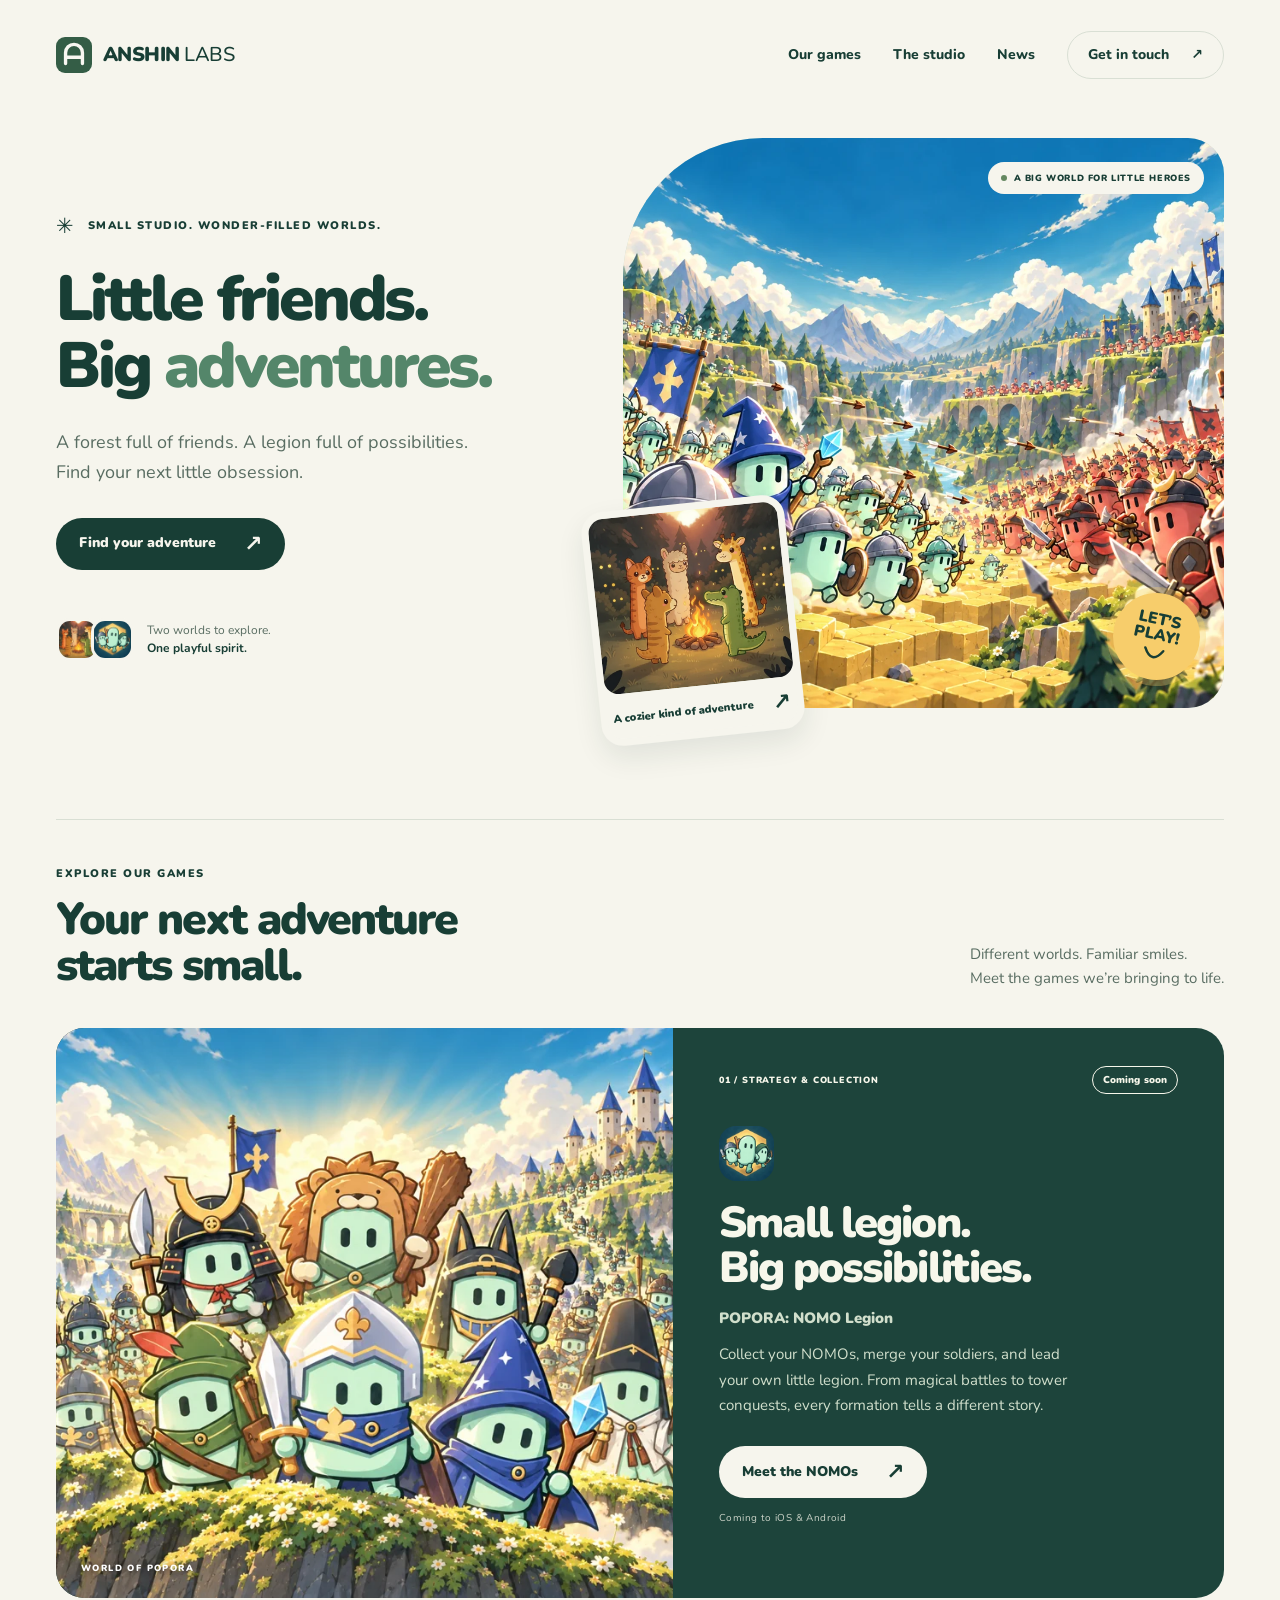
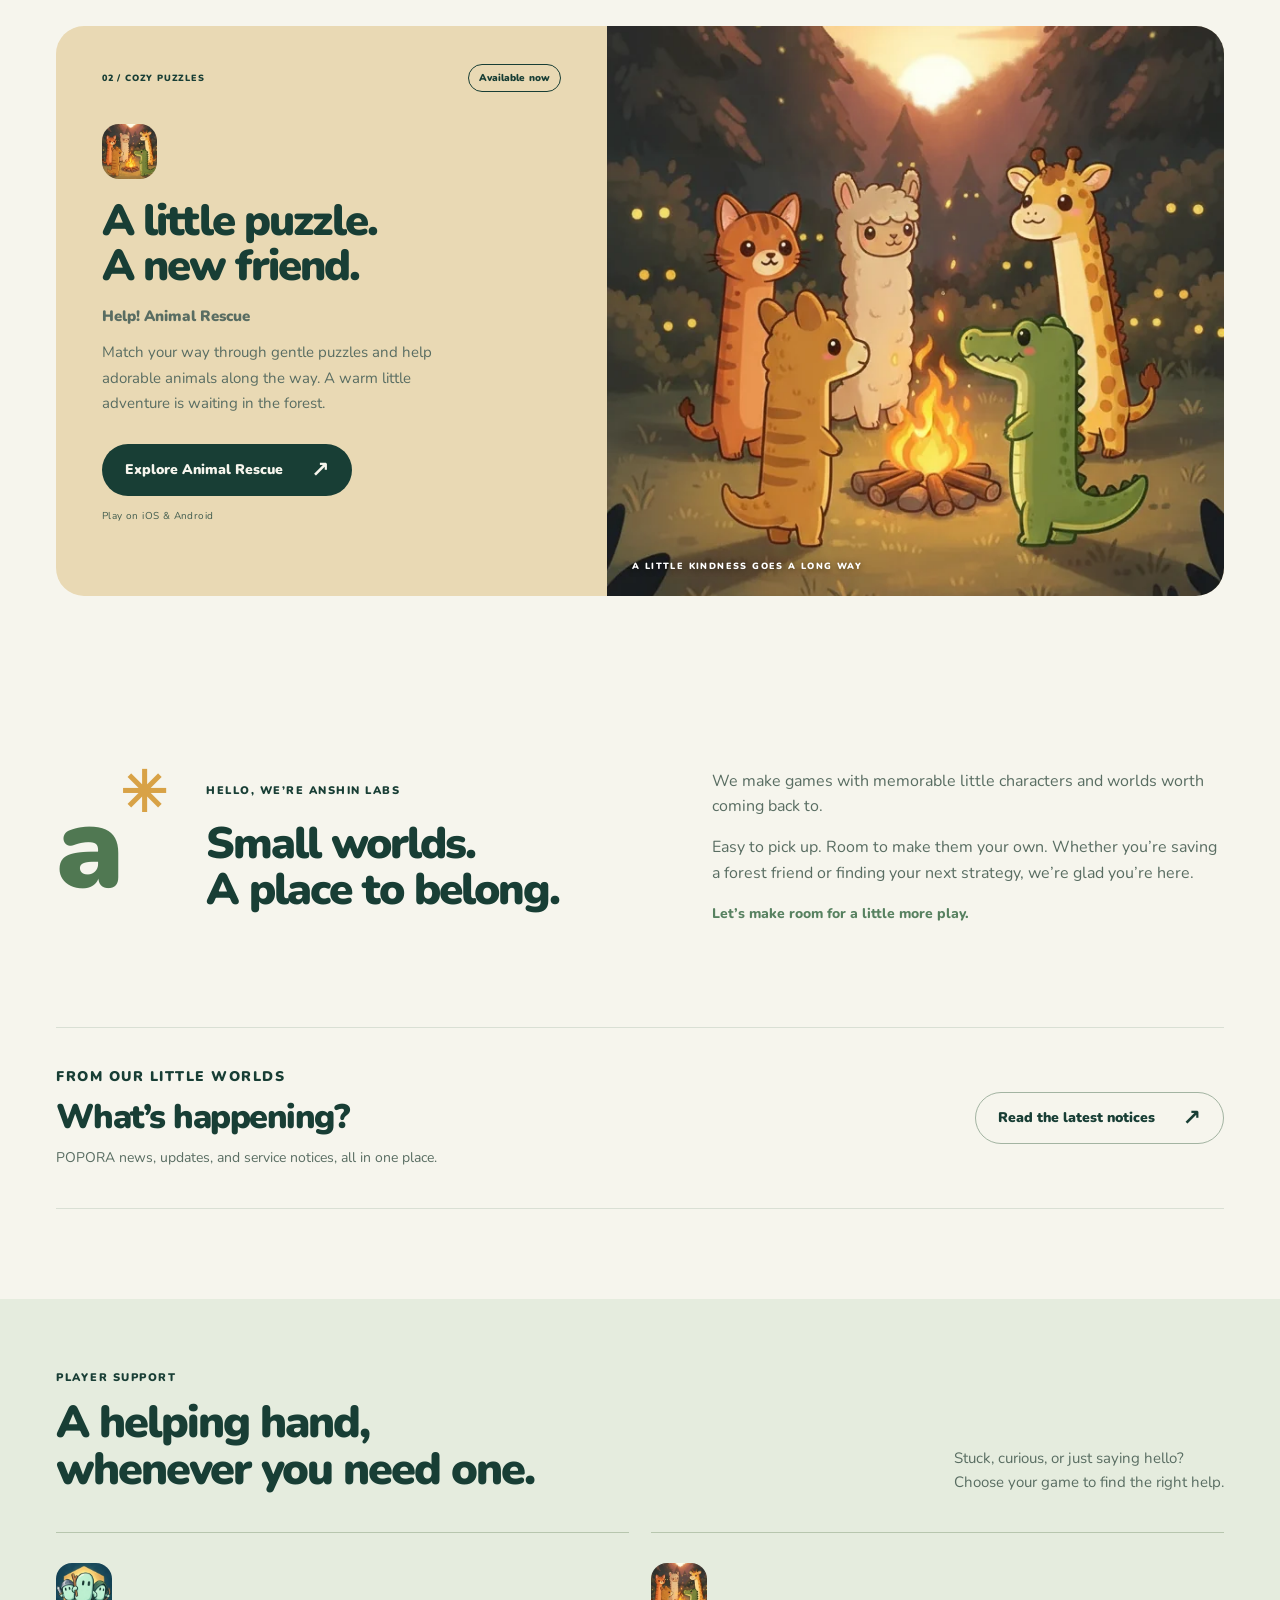
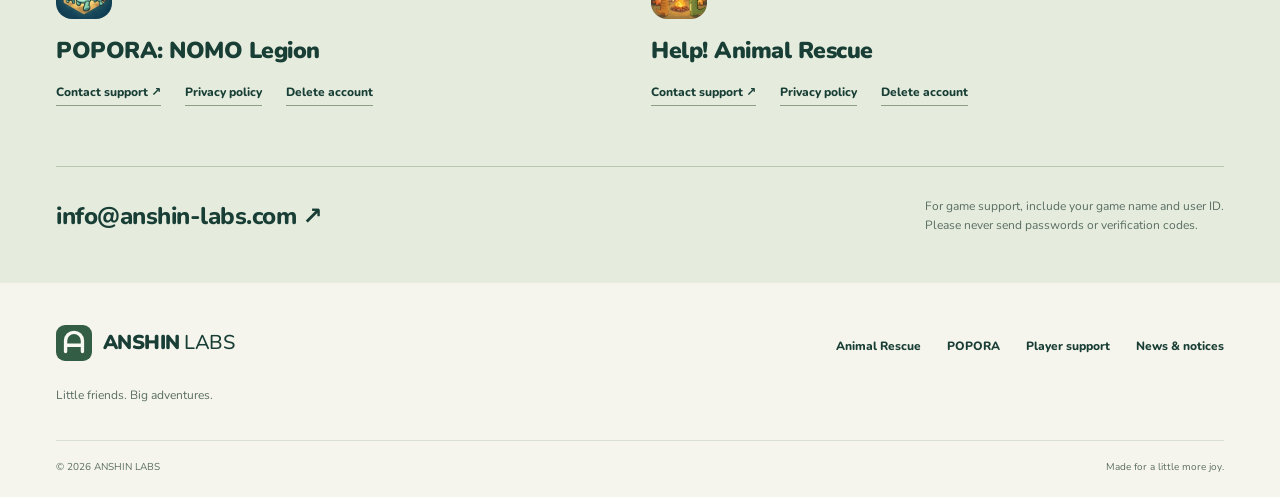
==== commit f12eb2ee: "Redesign ANSHIN LABS studio site in English" ====
--- a/index.html
+++ b/index.html
@@ -1,4 +1,7 @@
-<!doctype html>
-<html lang="ko"><head><meta charset="utf-8"><meta name="viewport" content="width=device-width,initial-scale=1"><title>ANSHIN LABS — 작은 친구들과, 더 큰 모험</title><meta name="description" content="동물구조대와 포포라. ANSHIN LABS의 게임과 고객지원 안내를 만나보세요."><meta name="theme-color" content="#f8f7f1"><meta property="og:title" content="ANSHIN LABS — 작은 친구들과, 더 큰 모험"><meta property="og:description" content="Little friends. Big adventures. Meet the games of ANSHIN LABS."><meta property="og:type" content="website"><meta property="og:image" content="https://anshin-labs.com/assets/popora-world.webp"><meta property="og:url" content="https://anshin-labs.com/"><link rel="canonical" href="https://anshin-labs.com/"><link rel="icon" href="assets/studio-mark.svg" type="image/svg+xml"><link rel="stylesheet" href="site.css"><script defer src="site.js"></script></head><body data-page="home"><a class="skip" href="#main" data-i18n="skip">본문으로 바로가기</a><header class="header wrap"><a href="index.html" data-lang-link="index.html" aria-label="ANSHIN LABS"><span class="brand"><svg viewBox="0 0 36 42" fill="none" aria-hidden="true"><path d="M4 35V17a14 14 0 0 1 28 0v18" stroke="currentColor" stroke-width="5" stroke-linecap="round"/><path d="M4 25h28M14 35h8" stroke="currentColor" stroke-width="5" stroke-linecap="round"/></svg><span>ANSHIN<small>LABS</small></span></span></a><nav aria-label="Main"><a href="index.html#games" data-lang-link="index.html#games" data-i18n="games">게임</a><a class="studio-nav" href="index.html#studio" data-lang-link="index.html#studio" data-i18n="studio">스튜디오</a><a href="index.html#support" data-lang-link="index.html#support" data-i18n="support">고객지원</a><select data-language aria-label="언어"><option value="ko">한국어</option><option value="ja">日本語</option><option value="en">English</option></select></nav></header><main id="main" class="wrap"><section class="hero"><div><p class="eyebrow" data-i18n="eyebrow">기분 좋은 모험을 만드는 게임 스튜디오</p><h1><span data-i18n="hero1">작은 친구들과,</span><span data-i18n="hero2">더 큰 모험.</span></h1></div><div class="hero-side"><p data-i18n="intro">동물 친구를 구하는 포근한 퍼즐부터
-작은 노모들이 펼치는 커다란 전투까지.</p><a class="text-link" href="#games"><span data-i18n="explore">우리의 게임 만나기</span><span class="arrow" aria-hidden="true">↓</span></a></div></section><section id="games" class="games"><div class="section-top"><h2 data-i18n="gamesTitle">어떤 모험을 떠나볼까요?</h2><p data-i18n="gamesNote">서로 다른 즐거움. 같은 따뜻한 마음.</p></div><div class="game-grid"><article class="game-card"><a class="game-art animal-art" href="animal-rescue.html" data-lang-link="animal-rescue.html"><img src="assets/animal-world.webp" width="672" height="1536" alt="도와줘요! 동물구조대" data-i18n-alt="animalArt" fetchpriority="high"><span class="number">01 / ANSHIN LABS</span></a><div class="card-content"><div class="game-title"><img src="assets/animal-icon.webp" width="54" height="54" alt=""><div><p class="genre" data-i18n="animalGenre">퍼즐 · 동물 구출</p><h3 data-i18n="animalName">도와줘요! 동물구조대</h3></div></div><p class="game-description" data-i18n="animalDesc">퍼즐을 풀고, 사랑스러운 동물 친구들을 구해 주세요.</p><div class="card-bottom"><span class="status" data-i18n="platform">iOS · Android</span><a class="text-link" href="animal-rescue.html" data-lang-link="animal-rescue.html"><span data-i18n="details">게임 살펴보기</span><span class="arrow" aria-hidden="true">↗</span></a></div></div></article><article class="game-card"><a class="game-art popora-art" href="popora/" data-lang-link="popora/"><img src="assets/popora-world.webp" width="1440" height="960" alt="포포라: 노모 군단" data-i18n-alt="poporaArt" fetchpriority="high"><span class="number">02 / ANSHIN LABS</span></a><div class="card-content"><div class="game-title"><img src="assets/popora-icon.webp" width="54" height="54" alt=""><div><p class="genre" data-i18n="poporaGenre">전략 · 수집 · 대전</p><h3 data-i18n="poporaName">포포라: 노모 군단</h3></div></div><p class="game-description" data-i18n="poporaDesc">병사를 모으고 합성해 나만의 노모 군단을 만드세요.</p><div class="card-bottom"><span class="status soon" data-i18n="soon">출시 준비 중</span><a class="text-link" href="popora/" data-lang-link="popora/"><span data-i18n="details">게임 살펴보기</span><span class="arrow" aria-hidden="true">↗</span></a></div></div></article></div></section><section id="studio" class="studio"><div><p class="eyebrow" data-i18n="studioLabel">우리의 이야기</p><h2 data-i18n="studioTitle">오래 기억할
-작은 즐거움.</h2></div><div class="studio-copy"><p data-i18n="studioText">ANSHIN LABS는 개성 있는 친구들과 다시 찾아오고 싶은 세계를 만듭니다. 가볍게 시작해서, 나만의 방식으로 오래 즐기는 게임을 전합니다.</p><span class="signoff" data-i18n="studioEnd">만나서 반가워요. 함께 놀아요.</span></div></section><section id="support" class="support"><div class="support-intro"><p class="eyebrow">PLAYER SUPPORT</p><h2 data-i18n="supportTitle">무엇을 도와드릴까요?</h2><p data-i18n="supportText">궁금한 점이나 도움이 필요한 일이 있다면, 플레이 중인 게임을 선택해 주세요.</p></div><div class="support-grid"><article class="support-card"><h3 data-i18n="animalName">도와줘요! 동물구조대</h3><div class="support-links"><a data-mail-game="Animal Rescue" href="mailto:info@anshin-labs.com?subject=Animal%20Rescue" data-i18n="contact">문의하기</a><a href="privacy.html" data-lang-link="privacy.html" data-i18n="privacy">개인정보처리방침</a><a href="delete-account.html" data-lang-link="delete-account.html" data-i18n="deletion">계정 삭제 안내</a></div></article><article class="support-card"><h3 data-i18n="poporaName">포포라: 노모 군단</h3><div class="support-links"><a href="popora/support.html" data-lang-link="popora/support.html" data-i18n="contact">문의하기</a><a href="popora/privacy.html" data-lang-link="popora/privacy.html" data-i18n="privacy">개인정보처리방침</a><a href="popora/delete-account.html" data-lang-link="popora/delete-account.html" data-i18n="deletion">계정 삭제 안내</a></div></article></div><div class="mail-row"><a href="mailto:info@anshin-labs.com">info@anshin-labs.com ↗</a><p data-i18n="supportHint">문의할 때 게임 이름과 유저 ID를 함께 적어 주세요. 비밀번호는 보내지 마세요.</p></div></section></main><footer class="footer wrap"><span>ANSHIN LABS</span><span data-i18n="footer">작은 세계, 큰 모험.</span><span>© 2026 anshin-labs</span></footer></body></html>+<!doctype html><html lang="en"><head><meta charset="utf-8"><meta name="viewport" content="width=device-width,initial-scale=1"><title>Little friends. Big adventures. · ANSHIN LABS</title><meta name="description" content="Little friends. Big adventures. Discover Animal Rescue and POPORA: NOMO Legion from ANSHIN LABS."><meta name="theme-color" content="#f6f5ed"><meta property="og:title" content="Little friends. Big adventures. · ANSHIN LABS"><meta property="og:description" content="Little friends. Big adventures. Discover Animal Rescue and POPORA: NOMO Legion from ANSHIN LABS."><meta property="og:type" content="website"><meta property="og:image" content="https://anshin-labs.com/assets/popora-world.webp"><meta property="og:url" content="https://anshin-labs.com/"><link rel="canonical" href="https://anshin-labs.com/"><link rel="icon" href="/assets/studio-mark.svg" type="image/svg+xml"><link rel="stylesheet" href="/site.css"><script defer src="/site.js"></script></head><body><a class="skip" href="#main">Skip to content</a><header class="header wrap"><a class="brand" href="/" aria-label="ANSHIN LABS home"><img src="/assets/studio-mark.svg" width="36" height="36" alt=""><span>ANSHIN<span class="brand-light">LABS</span></span></a><nav aria-label="Main navigation"><a href="/#games">Our games</a><a href="/#studio">The studio</a><a href="/popora/notices/">News</a><a class="nav-support" href="/#support">Get in touch <span aria-hidden="true">↗</span></a></nav></header><main id="main"><section class="hero wrap"><div class="hero-copy"><p class="eyebrow"><span class="tiny-spark">✳</span> SMALL STUDIO. WONDER-FILLED WORLDS.</p><h1>Little friends.<br>Big <em>adventures.</em></h1><p class="lede">A forest full of friends. A legion full of possibilities.<br class="desktop-break"> Find your next little obsession.</p><a class="button" href="#games">Find your adventure<span aria-hidden="true">↗</span></a><div class="hero-foot"><span class="mini-icons"><img src="/assets/animal-icon.webp" alt="" width="40" height="40"><img src="/assets/popora-icon.webp" alt="" width="40" height="40"></span><span>Two worlds to explore.<br><strong>One playful spirit.</strong></span></div></div><div class="hero-scene"><img class="" src="/assets/popora-world.webp" width="1440" height="960" alt="Little NOMO heroes facing a grand fantasy adventure" fetchpriority=high><div class="scene-label"><span class="live-dot"></span> A BIG WORLD FOR LITTLE HEROES</div><a class="forest-ticket" href="/animal-rescue.html"><img class="" src="/assets/animal-world.webp" width="672" height="1536" alt="Animal friends gathered around a forest campfire" loading=lazy><span>A cozier kind of adventure <b aria-hidden="true">↗</b></span></a><span class="scene-stamp" aria-hidden="true">LET’S<br>PLAY!<svg viewBox="0 0 30 18"><path d="M4 3Q15 22 26 3" fill="none" stroke="currentColor" stroke-width="3" stroke-linecap="round"/></svg></span></div></section>
+<section id="games" class="games wrap"><div class="section-heading"><div><p class="eyebrow">EXPLORE OUR GAMES</p><h2>Your next adventure<br>starts small.</h2></div><p>Different worlds. Familiar smiles.<br>Meet the games we’re bringing to life.</p></div>
+<article class="feature-game popora-game"><a class="feature-art" href="/popora/"><img class="" src="/assets/popora-legion.webp" width="1000" height="667" alt="NOMO heroes and their colorful legion" loading=lazy><span class="image-note">WORLD OF POPORA</span></a><div class="feature-copy"><div class="game-meta"><span>01 / STRATEGY &amp; COLLECTION</span><span class="pill">Coming soon</span></div><img class="game-icon" src="/assets/popora-icon.webp" width="64" height="64" alt=""><h3>Small legion.<br>Big possibilities.</h3><p class="game-name">POPORA: NOMO Legion</p><p>Collect your NOMOs, merge your soldiers, and lead your own little legion. From magical battles to tower conquests, every formation tells a different story.</p><a class="button light" href="/popora/">Meet the NOMOs<span aria-hidden="true">↗</span></a><span class="platforms">Coming to iOS &amp; Android</span></div></article>
+<article class="feature-game animal-game"><a class="feature-art" href="/animal-rescue.html"><img class="" src="/assets/animal-world.webp" width="672" height="1536" alt="A cozy forest filled with animal friends" loading=lazy><span class="image-note">A LITTLE KINDNESS GOES A LONG WAY</span></a><div class="feature-copy"><div class="game-meta"><span>02 / COZY PUZZLES</span><span class="pill">Available now</span></div><img class="game-icon" src="/assets/animal-icon.webp" width="64" height="64" alt=""><h3>A little puzzle.<br>A new friend.</h3><p class="game-name">Help! Animal Rescue</p><p>Match your way through gentle puzzles and help adorable animals along the way. A warm little adventure is waiting in the forest.</p><a class="button" href="/animal-rescue.html">Explore Animal Rescue<span aria-hidden="true">↗</span></a><span class="platforms">Play on iOS &amp; Android</span></div></article></section>
+<section id="studio" class="studio wrap"><div class="studio-symbol" aria-hidden="true">a<span>✳</span></div><div><p class="eyebrow">HELLO, WE’RE ANSHIN LABS</p><h2>Small worlds.<br>A place to belong.</h2></div><div class="studio-copy"><p>We make games with memorable little characters and worlds worth coming back to.</p><p>Easy to pick up. Room to make them your own. Whether you’re saving a forest friend or finding your next strategy, we’re glad you’re here.</p><span class="handwritten">Let’s make room for a little more play.</span></div></section>
+<section class="news-strip wrap"><div><p class="eyebrow">FROM OUR LITTLE WORLDS</p><h2>What’s happening?</h2><p>POPORA news, updates, and service notices, all in one place.</p></div><a class="button outline" href="/popora/notices/">Read the latest notices<span aria-hidden="true">↗</span></a></section>
+<section id="support" class="support-section"><div class="wrap"><div class="section-heading"><div><p class="eyebrow">PLAYER SUPPORT</p><h2>A helping hand,<br>whenever you need one.</h2></div><p>Stuck, curious, or just saying hello?<br>Choose your game to find the right help.</p></div><div class="support-grid"><article><img src="/assets/popora-icon.webp" alt="" width="56" height="56"><h3>POPORA: NOMO Legion</h3><div class="support-links"><a href="/popora/support.html">Contact support ↗</a><a href="/popora/privacy.html">Privacy policy</a><a href="/popora/delete-account.html">Delete account</a></div></article><article><img src="/assets/animal-icon.webp" alt="" width="56" height="56"><h3>Help! Animal Rescue</h3><div class="support-links"><a href="mailto:info@anshin-labs.com?subject=Animal%20Rescue%20Support">Contact support ↗</a><a href="/privacy.html">Privacy policy</a><a href="/delete-account.html">Delete account</a></div></article></div><div class="contact-row"><a href="mailto:info@anshin-labs.com">info@anshin-labs.com <span aria-hidden="true">↗</span></a><p>For game support, include your game name and user ID.<br>Please never send passwords or verification codes.</p></div></div></section></main><footer class="footer wrap"><div><a class="brand" href="/"><img src="/assets/studio-mark.svg" width="36" height="36" alt=""><span>ANSHIN<span class="brand-light">LABS</span></span></a><p>Little friends. Big adventures.</p></div><div class="footer-links"><a href="/animal-rescue.html">Animal Rescue</a><a href="/popora/">POPORA</a><a href="/#support">Player support</a><a href="/popora/notices/">News &amp; notices</a></div><div class="copyright">© 2026 ANSHIN LABS<span>Made for a little more joy.</span></div></footer></body></html>
--- a/site.css
+++ b/site.css
@@ -1,7 +1,1234 @@
-@import url('https://fonts.googleapis.com/css2?family=Nunito:wght@400;600;700;800;900&family=Noto+Sans+KR:wght@400;500;600;700;800;900&family=M+PLUS+Rounded+1c:wght@400;500;700;800;900&display=swap');
-:root{--paper:#f8f7f1;--ink:#223e35;--muted:#64756c;--line:#dbe1d5;--green:#345d46;--lime:#dceab8}*{box-sizing:border-box}html{scroll-behavior:smooth;scroll-padding-top:100px}body{margin:0;background:var(--paper);color:var(--ink);font-family:Nunito,'Noto Sans KR','M PLUS Rounded 1c',sans-serif;line-height:1.65;-webkit-font-smoothing:antialiased}html:lang(ja) body{font-family:Nunito,'M PLUS Rounded 1c',sans-serif}a{color:inherit;text-decoration:none}button,select{font:inherit}a,button,select{-webkit-tap-highlight-color:transparent}:focus-visible{outline:3px solid #987020;outline-offset:5px}img{max-width:100%;display:block}h1,h2,h3,p{margin:0}h1,h2,h3{line-height:1.22;letter-spacing:-.045em}button,select,a{touch-action:manipulation}.wrap{width:min(1184px,calc(100% - 64px));margin-inline:auto}.skip{position:fixed;top:-100px;z-index:99;background:white;padding:12px 20px}.skip:focus{top:12px}.header{height:100px;display:flex;align-items:center;justify-content:space-between;border-bottom:1px solid var(--line);gap:20px}.brand{display:flex;align-items:center;gap:11px;font-weight:900;letter-spacing:.015em;line-height:1.06;font-size:19px;flex:none}.brand svg{width:34px;height:39px}.brand small{display:block;font-size:12px;letter-spacing:.34em;margin-top:5px}.header nav{display:flex;align-items:center;gap:32px;font-size:14px;font-weight:800}.header select{max-width:108px;padding:9px 12px;border:1px solid var(--line);border-radius:30px;color:var(--ink);background:transparent;font-size:13px;cursor:pointer}.hero{padding:72px 0 57px;display:flex;justify-content:space-between;align-items:flex-end;gap:45px;position:relative}.eyebrow{font-size:11px;letter-spacing:.16em;font-weight:900;margin-bottom:19px;color:var(--muted)}.hero h1{font-size:clamp(40px,5.2vw,70px);font-weight:900;line-height:1.2;letter-spacing:-.058em}.hero h1 span{display:block}.hero h1 span:last-child{color:#6b8860}.hero-side{width:350px;padding-bottom:8px;flex-shrink:0}.hero-side p{font-size:15px;line-height:1.9;white-space:pre-line;margin-bottom:20px}.text-link{font-weight:900;display:inline-flex;align-items:center;gap:16px;border-bottom:1px solid #9dab94;padding:7px 0;font-size:14px}.arrow{font-size:22px;line-height:1}.games{padding-bottom:70px}.section-top{display:flex;justify-content:space-between;gap:20px;align-items:end;margin-bottom:24px}.section-top h2{font-size:23px}.section-top p{font-size:12px;color:var(--muted)}.game-grid{display:grid;grid-template-columns:1fr 1fr;gap:28px}.game-card{min-width:0}.game-art{height:430px;overflow:hidden;position:relative;display:block;border-radius:22px;background:#e9dec4}.game-art>img{height:100%;width:100%;object-fit:cover;transition:transform .35s ease}.game-art:hover>img{transform:scale(1.025)}.animal-art>img{object-position:50% 71%}.game-art .number{position:absolute;left:20px;top:17px;color:#fff;font-size:12px;font-weight:800;letter-spacing:.1em;padding:5px 10px;background:#152e24b3;border:1px solid #ffffff52;border-radius:20px}.art-caption{position:absolute;right:16px;bottom:14px;color:#fff;font-size:10px;background:#172c25bd;border-radius:20px;padding:4px 9px}.card-content{padding:24px 3px 0}.game-title{display:flex;gap:14px;align-items:center}.game-title img{width:54px;height:54px;border-radius:13px;flex:none}.game-title h3{font-size:24px;letter-spacing:-.04em}.genre{font-size:11px;color:var(--muted);font-weight:800;margin-bottom:5px}.game-description{font-size:14px;color:var(--muted);max-width:500px;margin-top:18px;line-height:1.9}.card-bottom{display:flex;align-items:center;justify-content:space-between;gap:16px;margin-top:18px;padding-top:16px;border-top:1px solid var(--line)}.status{font-size:11px;display:inline-flex;align-items:center;gap:6px;color:var(--muted)}.status::before{content:'';width:6px;height:6px;border-radius:50%;background:#8ba674}.status.soon::before{background:#c09547}.card-bottom .text-link{border:0;padding:0}.studio{display:grid;grid-template-columns:1fr 1fr;gap:80px;background:#e7eddb;padding:54px;border-radius:26px;position:relative;overflow:hidden}.studio h2{font-size:38px;white-space:pre-line}.studio-copy{font-size:15px;line-height:1.95;max-width:460px}.studio-copy .signoff{display:block;margin-top:22px;color:#5b7552;font-weight:800;font-size:13px}.support{padding:82px 0 66px}.support-intro h2{font-size:32px}.support-intro p{color:var(--muted);font-size:14px;margin-top:14px}.support-grid{display:grid;grid-template-columns:1fr 1fr;gap:28px;margin-top:30px}.support-card{border-top:2px solid #bac9b1;padding:23px 0 10px}.support-card h3{font-size:19px;margin-bottom:18px}.support-links{display:flex;flex-wrap:wrap;gap:12px 20px;font-size:13px}.support-links a{border-bottom:1px solid #c5cec0;padding-bottom:3px}.mail-row{margin-top:34px;display:flex;align-items:center;justify-content:space-between;gap:22px;padding-top:24px;border-top:1px solid var(--line)}.mail-row>a{font-size:15px;font-weight:800;overflow-wrap:anywhere}.mail-row p{font-size:11px;color:var(--muted);max-width:460px}.footer{padding:27px 0 36px;border-top:1px solid var(--line);display:flex;flex-wrap:wrap;align-items:center;justify-content:space-between;gap:14px;color:var(--muted);font-size:11px}.footer>span:first-child{font-weight:900;color:var(--ink);letter-spacing:.12em}.detail-hero{padding:44px 0 0}.back-link{font-size:12px;color:var(--muted);font-weight:800;display:inline-block;margin-bottom:36px}.detail-heading{display:flex;align-items:end;justify-content:space-between;gap:40px;margin-bottom:34px}.detail-heading h1{font-size:clamp(35px,5vw,60px)}.detail-heading h1+ p{white-space:pre-line;font-size:20px;font-weight:700;margin-top:18px;color:#637c57}.detail-heading .detail-intro{font-size:14px;color:var(--muted);max-width:365px}.detail-intro .status{margin-top:18px}.detail-cover{aspect-ratio:1.95;overflow:hidden;border-radius:23px;position:relative}.detail-cover img{width:100%;height:100%;object-fit:cover}.detail-features{padding:70px 0}.detail-features h2{font-size:29px;margin-bottom:28px}.feature-grid{display:grid;grid-template-columns:repeat(3,1fr);gap:24px}.feature-grid img{width:100%;height:auto;aspect-ratio:1.35;object-fit:cover;border-radius:16px}.feature-grid h3{font-size:20px;margin:20px 0 12px}.feature-grid p{font-size:13px;color:var(--muted);line-height:1.85}.detail-support{background:#e7eddb;border-radius:24px;padding:36px;margin-bottom:65px}.detail-support h2{font-size:26px}.detail-support p{margin:12px 0 20px;color:var(--muted);font-size:14px}.detail-support .support-links{font-weight:800}.legal-main{max-width:820px;margin:54px auto 74px}.legal-main h1{font-size:38px;margin-bottom:32px}.legal-main h2{font-size:21px;margin:30px 0 14px}.legal-main p{white-space:pre-line;overflow-wrap:anywhere;margin:12px 0;font-size:15px;line-height:1.95}.legal-main a{color:#345d46;text-decoration:underline;text-underline-offset:4px;overflow-wrap:anywhere}.legal-tabs{display:flex;gap:22px;flex-wrap:wrap;margin:25px auto;font-size:13px}.legal-tabs a[aria-current=page]{font-weight:900;border-bottom:2px solid #345d46}.legal-notice{background:#e7eddb;padding:18px 24px;border-radius:16px;margin:25px 0}.legal-kicker{font-size:12px!important;font-weight:800;letter-spacing:.07em;color:var(--muted)}.legal-main ul{font-size:14px;padding-left:20px}.sr-only{position:absolute;width:1px;height:1px;padding:0;margin:-1px;overflow:hidden;clip:rect(0,0,0,0);white-space:nowrap;border:0}
-@media(min-width:1450px){.hero{padding-top:90px;padding-bottom:72px}.game-art{height:430px}}
-@media(max-width:900px){.wrap{width:calc(100% - 44px)}.header{height:84px}.header nav{gap:22px}.hero{gap:30px;padding-top:48px}.hero-side{width:280px}.hero-side p{font-size:13px}.game-art{height:285px}.game-title h3{font-size:20px}.game-description{font-size:13px}.studio{gap:38px;padding:37px}.studio h2{font-size:32px}.studio-copy{font-size:14px}.detail-heading{align-items:start}.detail-heading .detail-intro{max-width:285px}}
-@media(max-width:620px){html{scroll-padding-top:30px}.wrap{width:calc(100% - 36px)}.header{height:80px;gap:12px}.brand{font-size:16px;gap:8px}.brand svg{width:27px}.brand small{font-size:10px}.header nav{gap:13px;font-size:12px}.header nav .studio-nav{display:none}.header select{font-size:11px;max-width:75px;padding:7px 5px}.hero{display:block;padding:44px 0 40px}.eyebrow{font-size:10px;letter-spacing:.09em;margin-bottom:16px}.hero h1{font-size:clamp(36px,10.6vw,58px);line-height:1.25}.hero-side{width:auto;padding:0;margin-top:24px}.hero-side p{font-size:14px;line-height:1.8;margin-bottom:15px}.section-top{display:block;margin-bottom:20px}.section-top h2{font-size:21px}.section-top p{margin-top:9px;font-size:11px}.game-grid{grid-template-columns:1fr;gap:39px}.game-art{height:auto;aspect-ratio:1.12;border-radius:18px}.animal-art>img{object-position:50% 70%}.game-title h3{font-size:23px}.game-description{font-size:13px}.card-content{padding-top:21px}.game-title img{width:48px;height:48px}.card-bottom{margin-top:13px}.games{padding-bottom:48px}.studio{grid-template-columns:1fr;gap:22px;padding:30px 25px;border-radius:20px}.studio h2{font-size:34px}.support{padding:50px 0 40px}.support-intro h2{font-size:28px}.support-grid{grid-template-columns:1fr;gap:24px;margin-top:26px}.support-card{padding-top:20px}.support-card h3{font-size:19px}.support-links{gap:12px 18px;font-size:12px}.mail-row{display:block;margin-top:24px}.mail-row p{margin-top:13px}.footer{gap:10px;font-size:10px;padding-bottom:26px}.footer .footer-note{width:100%}.detail-hero{padding-top:25px}.back-link{margin-bottom:28px}.detail-heading{display:block;margin-bottom:26px}.detail-heading h1{font-size:35px}.detail-heading h1+p{font-size:19px}.detail-heading .detail-intro{max-width:none;margin-top:20px}.detail-cover{aspect-ratio:1.12;border-radius:17px}.detail-features{padding:45px 0}.detail-features h2{font-size:26px}.feature-grid{grid-template-columns:1fr;gap:30px}.feature-grid img{aspect-ratio:1.6}.feature-grid h3{margin-top:15px}.detail-support{padding:25px;margin-bottom:40px}.detail-support h2{font-size:24px}.legal-main{margin:34px auto 45px}.legal-main h1{font-size:29px}.legal-main h2{font-size:20px}.legal-main p{font-size:14px}.legal-tabs{gap:14px;font-size:12px}}
-@media(max-width:360px){.header nav{gap:8px}.header select{max-width:68px}.header .brand{gap:6px;font-size:15px}.header .brand svg{width:25px}}
-@media(prefers-reduced-motion:reduce){html{scroll-behavior:auto}*{animation:none!important;transition:none!important}}
+@import url('https://fonts.googleapis.com/css2?family=Nunito:wght@400;500;600;700;800;900;1000&display=swap');
+:root {
+  --paper:#f6f5ed;
+  --ink:#183e35;
+  --muted:#596d62;
+  --line:#d9dfd4;
+  --yellow:#f7cd6b;
+  --green:#dce9d0;
+}
+* {
+  box-sizing:border-box;
+}
+html {
+  scroll-behavior:smooth;
+  scroll-padding-top:24px;
+}
+body {
+  margin:0;
+  background:var(--paper);
+  color:var(--ink);
+  font-family:'Nunito',ui-rounded,system-ui,sans-serif;
+  font-size:16px;
+  line-height:1.6;
+}
+a {
+  color:inherit;
+  text-decoration:none;
+}
+button,a {
+  -webkit-tap-highlight-color:transparent;
+}
+a:focus-visible,button:focus-visible {
+  outline:3px solid #a85c15;
+  outline-offset:5px;
+}
+img {
+  display:block;
+  max-width:100%;
+  height:auto;
+}
+h1,h2,h3,p,figure {
+  margin:0;
+}
+h1,h2,h3 {
+  font-weight:900;
+  line-height:1.04;
+  letter-spacing:-.045em;
+}
+h1 {
+  font-size:clamp(48px,5.7vw,86px);
+}
+h2 {
+  font-size:clamp(34px,3.5vw,52px);
+}
+h3 {
+  font-size:30px;
+}
+em {
+  font-style:normal;
+  color:#54866a;
+}
+p {
+  color:var(--muted);
+}
+.wrap {
+  max-width:1360px;
+  margin-inline:auto;
+  width:calc(100% - 112px);
+}
+.skip {
+  position:absolute;
+  top:-80px;
+  left:20px;
+  background:var(--ink);
+  color:white;
+  padding:12px 20px;
+  z-index:10;
+}
+.skip:focus {
+  top:12px;
+}
+.header {
+  height:110px;
+  display:flex;
+  align-items:center;
+  justify-content:space-between;
+  gap:24px;
+}
+.brand {
+  display:inline-flex;
+  gap:11px;
+  align-items:center;
+  font-size:20px;
+  font-weight:1000;
+  letter-spacing:-.6px;
+  line-height:1;
+}
+.brand-light {
+  font-weight:500;
+  margin-left:5px;
+}
+.header nav {
+  display:flex;
+  align-items:center;
+  gap:32px;
+  font-size:14px;
+  font-weight:800;
+}
+.header nav>a {
+  padding-block:12px;
+}
+.header nav>a:hover {
+  color:#649264;
+}
+.header .nav-support {
+  border:1px solid var(--line);
+  border-radius:40px;
+  padding:12px 20px;
+  display:flex;
+  gap:22px;
+}
+.eyebrow {
+  font-size:11px;
+  letter-spacing:1.5px;
+  font-weight:900;
+  color:var(--ink);
+  margin-bottom:22px;
+}
+.tiny-spark {
+  font-size:21px;
+  vertical-align:middle;
+  margin-right:8px;
+}
+.button {
+  display:inline-flex;
+  align-items:center;
+  justify-content:space-between;
+  gap:28px;
+  min-height:52px;
+  padding:13px 22px;
+  border-radius:40px;
+  background:var(--ink);
+  color:var(--paper);
+  font-size:14px;
+  font-weight:900;
+  transition:background .18s,transform .18s;
+  border:1px solid transparent;
+}
+.button:hover {
+  background:#315f4b;
+  transform:translateY(-2px);
+}
+.button>span {
+  font-size:22px;
+  line-height:1;
+}
+.button.light {
+  background:var(--paper);
+  color:var(--ink);
+}
+.button.light:hover {
+  background:#e1e9d9;
+}
+.button.outline {
+  background:transparent;
+  color:var(--ink);
+  border-color:#a3b4a2;
+}
+.button.outline:hover {
+  background:#e6ecdf;
+}
+.hero {
+  display:grid;
+  grid-template-columns:1fr 1.13fr;
+  gap:36px;
+  align-items:center;
+  padding:28px 0 86px;
+}
+.hero-copy {
+  padding-block:48px;
+}
+.hero-copy h1 {
+  font-size:clamp(48px,5vw,76px);
+  line-height:1.05;
+  letter-spacing:-.05em;
+}
+.lede {
+  font-size:18px;
+  line-height:1.65;
+  max-width:550px;
+}
+.hero-copy>.lede {
+  margin:28px 0 30px;
+}
+.hero-foot {
+  display:flex;
+  gap:13px;
+  align-items:center;
+  font-size:12px;
+  line-height:1.5;
+  margin-top:48px;
+  color:var(--muted);
+}
+.hero-foot strong {
+  color:var(--ink);
+}
+.mini-icons {
+  display:flex;
+  padding-left:0;
+}
+.mini-icons img {
+  border-radius:14px;
+  border:3px solid var(--paper);
+  width:43px;
+  height:43px;
+}
+.mini-icons img+img {
+  margin-left:-8px;
+}
+.hero-scene {
+  position:relative;
+  height:570px;
+  border-radius:140px 36px 36px 36px;
+  background:#c6dfd1;
+  margin-bottom:25px;
+}
+.hero-scene>img {
+  width:100%;
+  height:100%;
+  object-fit:cover;
+  object-position:54% center;
+  border-radius:inherit;
+}
+.scene-label {
+  position:absolute;
+  top:24px;
+  right:20px;
+  background:var(--paper);
+  padding:9px 13px;
+  border-radius:30px;
+  font-size:9px;
+  font-weight:900;
+  letter-spacing:.6px;
+  display:flex;
+  align-items:center;
+  gap:7px;
+}
+.live-dot {
+  width:6px;
+  height:6px;
+  border-radius:50%;
+  background:#648860;
+}
+.forest-ticket {
+  position:absolute;
+  left:-32px;
+  bottom:-30px;
+  width:204px;
+  background:var(--paper);
+  border:7px solid var(--paper);
+  border-radius:22px;
+  transform:rotate(-6deg);
+  box-shadow:0 12px 28px #17342618;
+  transition:transform .2s;
+}
+.forest-ticket:hover {
+  transform:rotate(-2deg) translateY(-4px);
+}
+.forest-ticket>img {
+  height:176px;
+  width:100%;
+  object-fit:cover;
+  object-position:50% 74%;
+  border-radius:15px;
+}
+.forest-ticket>span {
+  display:flex;
+  align-items:center;
+  justify-content:space-between;
+  gap:9px;
+  font-size:11px;
+  line-height:1.3;
+  font-weight:900;
+  padding:11px 6px 5px;
+}
+.forest-ticket b {
+  font-size:22px;
+}
+.scene-stamp {
+  position:absolute;
+  bottom:28px;
+  right:24px;
+  width:87px;
+  height:87px;
+  border-radius:50%;
+  background:var(--yellow);
+  display:flex;
+  flex-direction:column;
+  align-items:center;
+  justify-content:center;
+  text-align:center;
+  font-size:16px;
+  line-height:1.03;
+  font-weight:1000;
+  transform:rotate(12deg);
+  box-shadow:0 0 0 6px #f7cd6b55;
+}
+.scene-stamp svg {
+  width:28px;
+  height:15px;
+  margin-top:4px;
+}
+.games {
+  padding:45px 0 80px;
+  border-top:1px solid var(--line);
+}
+.section-heading {
+  display:flex;
+  justify-content:space-between;
+  align-items:flex-end;
+  gap:30px;
+  margin-bottom:38px;
+}
+.section-heading>p {
+  font-size:15px;
+  max-width:350px;
+}
+.section-heading .eyebrow {
+  margin-bottom:14px;
+}
+.feature-game {
+  display:grid;
+  grid-template-columns:1.12fr 1fr;
+  min-height:570px;
+  border-radius:28px;
+  overflow:hidden;
+  margin-bottom:28px;
+}
+.feature-art {
+  position:relative;
+  overflow:hidden;
+  min-width:0;
+}
+.feature-art>img {
+  position:absolute;
+  inset:0;
+  width:100%;
+  height:100%;
+  object-fit:cover;
+  transition:transform .55s;
+}
+.feature-art:hover>img {
+  transform:scale(1.025);
+}
+.image-note {
+  position:absolute;
+  bottom:22px;
+  left:25px;
+  color:white;
+  text-shadow:0 1px 6px #0009;
+  font-size:9px;
+  letter-spacing:1.4px;
+  font-weight:900;
+}
+.feature-copy {
+  padding:38px 46px 40px;
+  display:flex;
+  align-items:flex-start;
+  flex-direction:column;
+}
+.popora-game {
+  background:#1d443b;
+  color:#f7f7eb;
+}
+.popora-game p {
+  color:#d1dfcc;
+}
+.game-meta {
+  display:flex;
+  justify-content:space-between;
+  align-items:center;
+  width:100%;
+  gap:12px;
+  font-size:9px;
+  letter-spacing:.8px;
+  font-weight:900;
+  margin-bottom:32px;
+}
+.pill {
+  display:inline-flex;
+  align-items:center;
+  gap:6px;
+  font-size:10px;
+  font-weight:900;
+  letter-spacing:.1px;
+  border:1px solid currentColor;
+  border-radius:30px;
+  padding:5px 10px;
+  white-space:nowrap;
+}
+.game-icon {
+  width:55px;
+  height:55px;
+  border-radius:17px;
+  margin-bottom:19px;
+}
+.feature-copy h3 {
+  font-size:clamp(36px,3.4vw,51px);
+  margin-bottom:16px;
+}
+.game-name {
+  font-weight:900;
+  font-size:15px;
+  margin-bottom:12px;
+}
+.feature-copy>p:not(.game-name) {
+  font-size:15px;
+  max-width:360px;
+  margin-bottom:27px;
+  line-height:1.7;
+}
+.platforms {
+  font-size:10px;
+  letter-spacing:.4px;
+  margin-top:12px;
+  opacity:.8;
+}
+.animal-game {
+  background:#e9d9b4;
+  grid-template-columns:1fr 1.12fr;
+}
+.animal-game .feature-art {
+  order:2;
+}
+.animal-game .feature-art>img {
+  object-position:center 70%;
+}
+.animal-game .feature-copy {
+  order:1;
+}
+.studio {
+  padding:65px 0 100px;
+  display:grid;
+  grid-template-columns:110px 1fr 1.1fr;
+  gap:40px;
+  align-items:center;
+}
+.studio-symbol {
+  font-size:120px;
+  line-height:.8;
+  font-weight:1000;
+  position:relative;
+  color:#507852;
+}
+.studio-symbol>span {
+  position:absolute;
+  font-size:56px;
+  top:-28px;
+  right:-1px;
+  color:#d8a246;
+}
+.studio h2 {
+  font-size:44px;
+}
+.studio-copy p {
+  font-size:16px;
+  margin-bottom:15px;
+}
+.handwritten {
+  font-weight:800;
+  color:#578160;
+  font-size:14px;
+}
+.news-strip {
+  padding:38px 0;
+  display:flex;
+  align-items:center;
+  justify-content:space-between;
+  gap:30px;
+  border-block:1px solid var(--line);
+  margin-bottom:90px;
+}
+.news-strip h2 {
+  font-size:34px;
+  margin-bottom:12px;
+}
+.news-strip .eyebrow {
+  margin-bottom:12px;
+}
+.news-strip p {
+  font-size:14px;
+}
+.support-section {
+  background:#e5ecde;
+  padding:70px 0 48px;
+}
+.support-grid {
+  display:grid;
+  grid-template-columns:1fr 1fr;
+  gap:22px;
+}
+.support-grid article {
+  border-top:1px solid #b7c6ae;
+  padding:30px 0;
+}
+.support-grid article>img {
+  border-radius:16px;
+  margin-bottom:20px;
+}
+.support-grid h3 {
+  font-size:23px;
+  margin-bottom:20px;
+  letter-spacing:-.5px;
+}
+.support-links {
+  display:flex;
+  gap:12px 24px;
+  flex-wrap:wrap;
+  font-size:12px;
+  font-weight:800;
+}
+.support-links a {
+  border-bottom:1px solid #8b9d83;
+  padding-bottom:3px;
+}
+.support-links a:hover {
+  text-decoration:underline;
+}
+.contact-row {
+  display:flex;
+  align-items:center;
+  justify-content:space-between;
+  gap:22px;
+  margin-top:30px;
+  padding-top:30px;
+  border-top:1px solid #b7c6ae;
+}
+.contact-row>a {
+  font-size:24px;
+  font-weight:800;
+  letter-spacing:-.5px;
+}
+.contact-row p {
+  font-size:12px;
+}
+.footer {
+  padding-block:42px 22px;
+  display:flex;
+  justify-content:space-between;
+  align-items:start;
+  flex-wrap:wrap;
+  gap:35px;
+}
+.footer p {
+  font-size:12px;
+  margin-top:16px;
+}
+.footer-links {
+  display:flex;
+  gap:26px;
+  font-size:12px;
+  font-weight:800;
+  padding-top:12px;
+}
+.copyright {
+  width:100%;
+  border-top:1px solid var(--line);
+  padding-top:18px;
+  display:flex;
+  justify-content:space-between;
+  font-size:10px;
+  color:var(--muted);
+}
+.back {
+  display:table;
+  font-size:13px;
+  font-weight:800;
+  margin-bottom:44px;
+}
+.back:hover {
+  text-decoration:underline;
+}
+.detail-intro {
+  padding:30px 0 70px;
+}
+.detail-intro h1 {
+  font-size:clamp(48px,6vw,88px);
+}
+.detail-sub {
+  display:flex;
+  justify-content:space-between;
+  align-items:center;
+  margin:24px 0 40px;
+  gap:20px;
+}
+.detail-sub p {
+  font-size:19px;
+}
+.wide-art {
+  position:relative;
+}
+.wide-art>img {
+  width:100%;
+  height:540px;
+  object-fit:cover;
+  border-radius:26px;
+}
+.wide-art figcaption {
+  font-size:11px;
+  color:var(--muted);
+  margin-top:12px;
+}
+.detail-features {
+  padding:25px 0 70px;
+}
+.feature-grid {
+  display:grid;
+  grid-template-columns:repeat(3,1fr);
+  gap:28px;
+  margin-top:38px;
+}
+.feature-grid img {
+  aspect-ratio:1.4;
+  object-fit:cover;
+  border-radius:20px;
+  margin-bottom:25px;
+}
+.feature-number {
+  font-size:12px;
+  display:block;
+  color:#658d67;
+  font-weight:900;
+  margin-bottom:13px;
+}
+.feature-grid h3 {
+  font-size:26px;
+  margin-bottom:14px;
+}
+.feature-grid p {
+  font-size:15px;
+}
+.detail-callout {
+  border-top:1px solid var(--line);
+  padding:45px 0 70px;
+}
+.detail-callout h2 {
+  font-size:38px;
+  margin-bottom:20px;
+}
+.detail-callout p {
+  margin-bottom:25px;
+}
+.detail-callout>.button {
+  margin-bottom:25px;
+}
+.animal-intro {
+  display:grid;
+  grid-template-columns:1fr 1fr;
+  gap:70px;
+  padding:30px 0 70px;
+  align-items:center;
+}
+.animal-intro h1 {
+  font-size:clamp(54px,6vw,86px);
+}
+.animal-intro .lede {
+  margin:26px 0;
+}
+.animal-portrait {
+  height:670px;
+  position:relative;
+  border-radius:160px 160px 26px 26px;
+  overflow:hidden;
+}
+.animal-portrait>img {
+  width:100%;
+  height:100%;
+  object-fit:cover;
+  object-position:center 70%;
+}
+.store-links {
+  display:flex;
+  gap:12px;
+  flex-wrap:wrap;
+}
+.animal-points {
+  display:grid;
+  grid-template-columns:repeat(3,1fr);
+  gap:50px;
+  padding:40px 0 65px;
+  border-top:1px solid var(--line);
+}
+.animal-points h2 {
+  font-size:28px;
+  margin-bottom:16px;
+}
+.animal-points p {
+  font-size:15px;
+}
+.trailer-section {
+  padding:40px 0 70px;
+}
+.video-preview {
+  height:380px;
+  border-radius:24px;
+  overflow:hidden;
+  position:relative;
+  display:flex;
+  align-items:center;
+  justify-content:center;
+  flex-direction:column;
+  gap:16px;
+  background:#173c2c;
+  color:white;
+}
+.video-preview>img {
+  position:absolute;
+  width:100%;
+  height:100%;
+  object-fit:cover;
+  object-position:50% 72%;
+  filter:brightness(.5);
+}
+.video-preview strong,.play-icon {
+  position:relative;
+}
+.video-preview strong {
+  font-size:17px;
+  text-align:center;
+}
+.play-icon {
+  width:76px;
+  height:76px;
+  border-radius:50%;
+  background:var(--paper);
+  color:var(--ink);
+  display:grid;
+  place-items:center;
+  padding-left:4px;
+  font-size:26px;
+}
+.legal-shell {
+  padding:50px 0 70px;
+  max-width:1000px;
+}
+.legal-shell h1 {
+  font-size:64px;
+}
+.legal-tabs {
+  display:flex;
+  gap:28px;
+  flex-wrap:wrap;
+  font-size:13px;
+  font-weight:800;
+  border-bottom:1px solid var(--line);
+  padding:25px 0;
+  margin-bottom:40px;
+}
+.legal-tabs a[aria-current] {
+  text-decoration:underline;
+  text-underline-offset:8px;
+}
+.legal-content {
+  max-width:760px;
+  font-size:16px;
+}
+.legal-content h2 {
+  font-size:26px;
+  margin:35px 0 15px;
+  letter-spacing:-.5px;
+}
+.legal-content p,.legal-content ul,.legal-content ol {
+  margin-bottom:20px;
+  color:var(--muted);
+  line-height:1.85;
+}
+.legal-content li {
+  margin-bottom:7px;
+}
+.legal-content .button {
+  margin:6px 0 18px;
+}
+.legal-content a:not(.button) {
+  text-decoration:underline;
+  text-underline-offset:3px;
+  overflow-wrap:anywhere;
+}
+.text-link {
+  display:table;
+  font-weight:800;
+  font-size:14px;
+  margin-block:15px;
+}
+.legal-notice {
+  background:var(--green);
+  padding:24px;
+  border-radius:16px;
+  margin-top:30px;
+}
+.legal-notice p:last-child {
+  margin-bottom:0;
+}
+.notices-shell {
+  max-width:1000px;
+  padding:36px 0 80px;
+  min-height:65vh;
+}
+.notices-shell h1 {
+  font-size:64px;
+  margin-bottom:22px;
+}
+#notices {
+  margin-top:40px;
+}
+#notices article {
+  border-top:1px solid var(--line);
+  padding:32px 0;
+}
+#notices article h2 {
+  font-size:30px;
+  line-height:1.2;
+  margin:12px 0 20px;
+}
+#notices article img {
+  width:100%;
+  max-height:500px;
+  object-fit:contain;
+  object-position:left;
+  border-radius:16px;
+  margin:22px 0;
+}
+#notices article p {
+  white-space:pre-wrap;
+  overflow-wrap:anywhere;
+  line-height:1.85;
+}
+#notices time {
+  font-size:12px;
+  font-weight:800;
+  color:var(--muted);
+}
+.notice-state {
+  padding:32px;
+  background:#e5ecde;
+  border-radius:18px;
+}
+[hidden] {
+  display:none!important;
+}
+@media(min-width:1600px) {
+  .hero-scene {
+    height:630px;
+  }
+}
+@media(max-width:1100px) {
+  .wrap {
+    width:calc(100% - 64px);
+  }
+  .hero {
+    gap:24px;
+  }
+  .hero-scene {
+    height:505px;
+  }
+  .hero-copy h1 {
+    font-size:55px;
+  }
+  .hero-copy .eyebrow {
+    font-size:9px;
+    letter-spacing:1px;
+  }
+  .desktop-break {
+    display:none;
+  }
+  .feature-copy {
+    padding:30px;
+  }
+  .game-meta {
+    flex-wrap:wrap;
+    margin-bottom:22px;
+  }
+  .studio {
+    grid-template-columns:80px 1fr 1fr;
+    gap:28px;
+  }
+  .studio-symbol {
+    font-size:90px;
+  }
+  .studio-symbol>span {
+    font-size:44px;
+  }
+  .studio h2 {
+    font-size:36px;
+  }
+  .animal-intro {
+    gap:35px;
+  }
+  .header nav {
+    gap:22px;
+  }
+  .hero-foot {
+    margin-top:32px;
+  }
+  .scene-label {
+    font-size:8px;
+  }
+  .footer-links {
+    gap:20px;
+  }
+}
+@media(max-width:760px) {
+  .wrap {
+    width:calc(100% - 40px);
+  }
+  .header {
+    height:auto;
+    min-height:100px;
+    flex-wrap:wrap;
+    padding-block:20px;
+    gap:20px;
+  }
+  .brand {
+    font-size:18px;
+  }
+  .brand img {
+    width:30px;
+    height:30px;
+  }
+  .header nav {
+    width:100%;
+    gap:0;
+    justify-content:space-between;
+    font-size:12px;
+  }
+  .header .nav-support {
+    padding:7px 12px;
+    gap:8px;
+  }
+  .header nav>a {
+    padding-block:7px;
+  }
+  .hero {
+    grid-template-columns:1fr;
+    padding:20px 0 65px;
+    gap:28px;
+  }
+  .hero-copy {
+    padding:12px 0 0;
+  }
+  .hero-copy h1 {
+    font-size:clamp(43px,9.4vw,66px);
+  }
+  .hero-copy .eyebrow {
+    font-size:9px;
+    margin-bottom:18px;
+    letter-spacing:1px;
+  }
+  .hero-copy>.lede {
+    font-size:16px;
+    margin:20px 0 24px;
+  }
+  .hero-foot {
+    margin-top:26px;
+  }
+  .hero-scene {
+    height:430px;
+    margin-left:15px;
+    margin-bottom:25px;
+    border-radius:95px 24px 24px 24px;
+  }
+  .forest-ticket {
+    width:168px;
+    left:-10px;
+    bottom:-25px;
+  }
+  .forest-ticket>img {
+    height:140px;
+  }
+  .forest-ticket>span {
+    font-size:9px;
+  }
+  .scene-label {
+    font-size:8px;
+    padding:7px 10px;
+  }
+  .scene-stamp {
+    width:74px;
+    height:74px;
+    right:18px;
+    font-size:14px;
+  }
+  .games {
+    padding:32px 0 36px;
+  }
+  .section-heading {
+    display:block;
+    margin-bottom:26px;
+  }
+  .section-heading h2 {
+    font-size:38px;
+  }
+  .section-heading>p {
+    margin-top:20px;
+    font-size:14px;
+  }
+  .eyebrow {
+    font-size:10px;
+  }
+  .feature-game {
+    grid-template-columns:1fr;
+    min-height:0;
+    border-radius:22px;
+  }
+  .feature-art {
+    height:320px;
+  }
+  .feature-copy {
+    padding:28px;
+  }
+  .feature-copy h3 {
+    font-size:36px;
+  }
+  .game-meta {
+    margin-bottom:24px;
+    flex-wrap:nowrap;
+    font-size:8px;
+  }
+  .feature-copy>p:not(.game-name) {
+    max-width:100%;
+  }
+  .animal-game .feature-art {
+    order:0;
+    height:350px;
+  }
+  .animal-game .feature-copy {
+    order:1;
+  }
+  .studio {
+    grid-template-columns:1fr;
+    padding:35px 0 52px;
+    gap:22px;
+  }
+  .studio-symbol {
+    display:none;
+  }
+  .studio h2 {
+    font-size:38px;
+  }
+  .studio-copy p {
+    font-size:15px;
+  }
+  .news-strip {
+    display:block;
+    padding:28px 0;
+    margin-bottom:55px;
+  }
+  .news-strip .button {
+    margin-top:24px;
+  }
+  .support-section {
+    padding:45px 0 30px;
+  }
+  .support-grid {
+    grid-template-columns:1fr;
+    gap:0;
+  }
+  .support-grid article {
+    padding:24px 0;
+  }
+  .support-links {
+    gap:12px 20px;
+  }
+  .contact-row {
+    display:block;
+    margin-top:12px;
+    padding-top:22px;
+  }
+  .contact-row>a {
+    font-size:22px;
+  }
+  .contact-row p {
+    margin-top:16px;
+    font-size:11px;
+  }
+  .footer {
+    padding-block:32px 20px;
+    gap:26px;
+  }
+  .footer-links {
+    flex-wrap:wrap;
+    gap:16px 24px;
+    max-width:300px;
+    padding:0;
+  }
+  .copyright {
+    font-size:9px;
+    gap:15px;
+  }
+  .detail-intro {
+    padding:24px 0 38px;
+  }
+  .back {
+    margin-bottom:30px;
+  }
+  .detail-intro h1 {
+    font-size:50px;
+  }
+  .detail-sub {
+    display:block;
+  }
+  .detail-sub p {
+    font-size:17px;
+    margin-bottom:18px;
+  }
+  .wide-art>img {
+    height:350px;
+  }
+  .wide-art figcaption {
+    font-size:10px;
+  }
+  .detail-features {
+    padding:20px 0 35px;
+  }
+  .feature-grid {
+    grid-template-columns:1fr;
+    gap:32px;
+  }
+  .feature-grid img {
+    aspect-ratio:1.5;
+  }
+  .detail-callout {
+    padding:32px 0 48px;
+  }
+  .detail-callout h2 {
+    font-size:34px;
+  }
+  .animal-intro {
+    grid-template-columns:1fr;
+    gap:30px;
+    padding:24px 0 40px;
+  }
+  .animal-intro h1 {
+    font-size:60px;
+  }
+  .animal-intro .lede {
+    font-size:16px;
+  }
+  .animal-portrait {
+    height:490px;
+    border-radius:120px 120px 24px 24px;
+  }
+  .store-links .button {
+    font-size:12px;
+    gap:12px;
+  }
+  .animal-points {
+    grid-template-columns:1fr;
+    gap:28px;
+    padding:30px 0;
+  }
+  .trailer-section {
+    padding:30px 0 45px;
+  }
+  .video-preview {
+    height:300px;
+  }
+  .video-preview strong {
+    font-size:13px;
+  }
+  .legal-shell {
+    padding:30px 0 48px;
+  }
+  .legal-shell h1,.notices-shell h1 {
+    font-size:46px;
+  }
+  .legal-tabs {
+    gap:12px 22px;
+    font-size:12px;
+    margin-bottom:25px;
+  }
+  .legal-content {
+    font-size:15px;
+  }
+  .legal-content h2 {
+    font-size:25px;
+  }
+  .notices-shell {
+    padding-top:22px;
+  }
+  #notices article h2 {
+    font-size:28px;
+  }
+}
+@media(max-width:380px) {
+  .wrap {
+    width:calc(100% - 32px);
+  }
+  .hero-scene {
+    height:360px;
+  }
+  .hero-copy h1 {
+    font-size:42px;
+  }
+  .feature-copy {
+    padding:24px;
+  }
+  .game-meta {
+    flex-wrap:wrap;
+  }
+  .scene-label {
+    font-size:7px;
+  }
+  .support-links {
+    font-size:11px;
+  }
+  .header nav {
+    font-size:11px;
+  }
+  .header .nav-support {
+    padding:7px 10px;
+  }
+  .contact-row>a {
+    font-size:20px;
+  }
+}
+@media(prefers-reduced-motion:reduce) {
+  html {
+    scroll-behavior:auto;
+  }
+  *,*::before,*::after {
+    transition:none!important;
+    animation:none!important;
+  }
+}
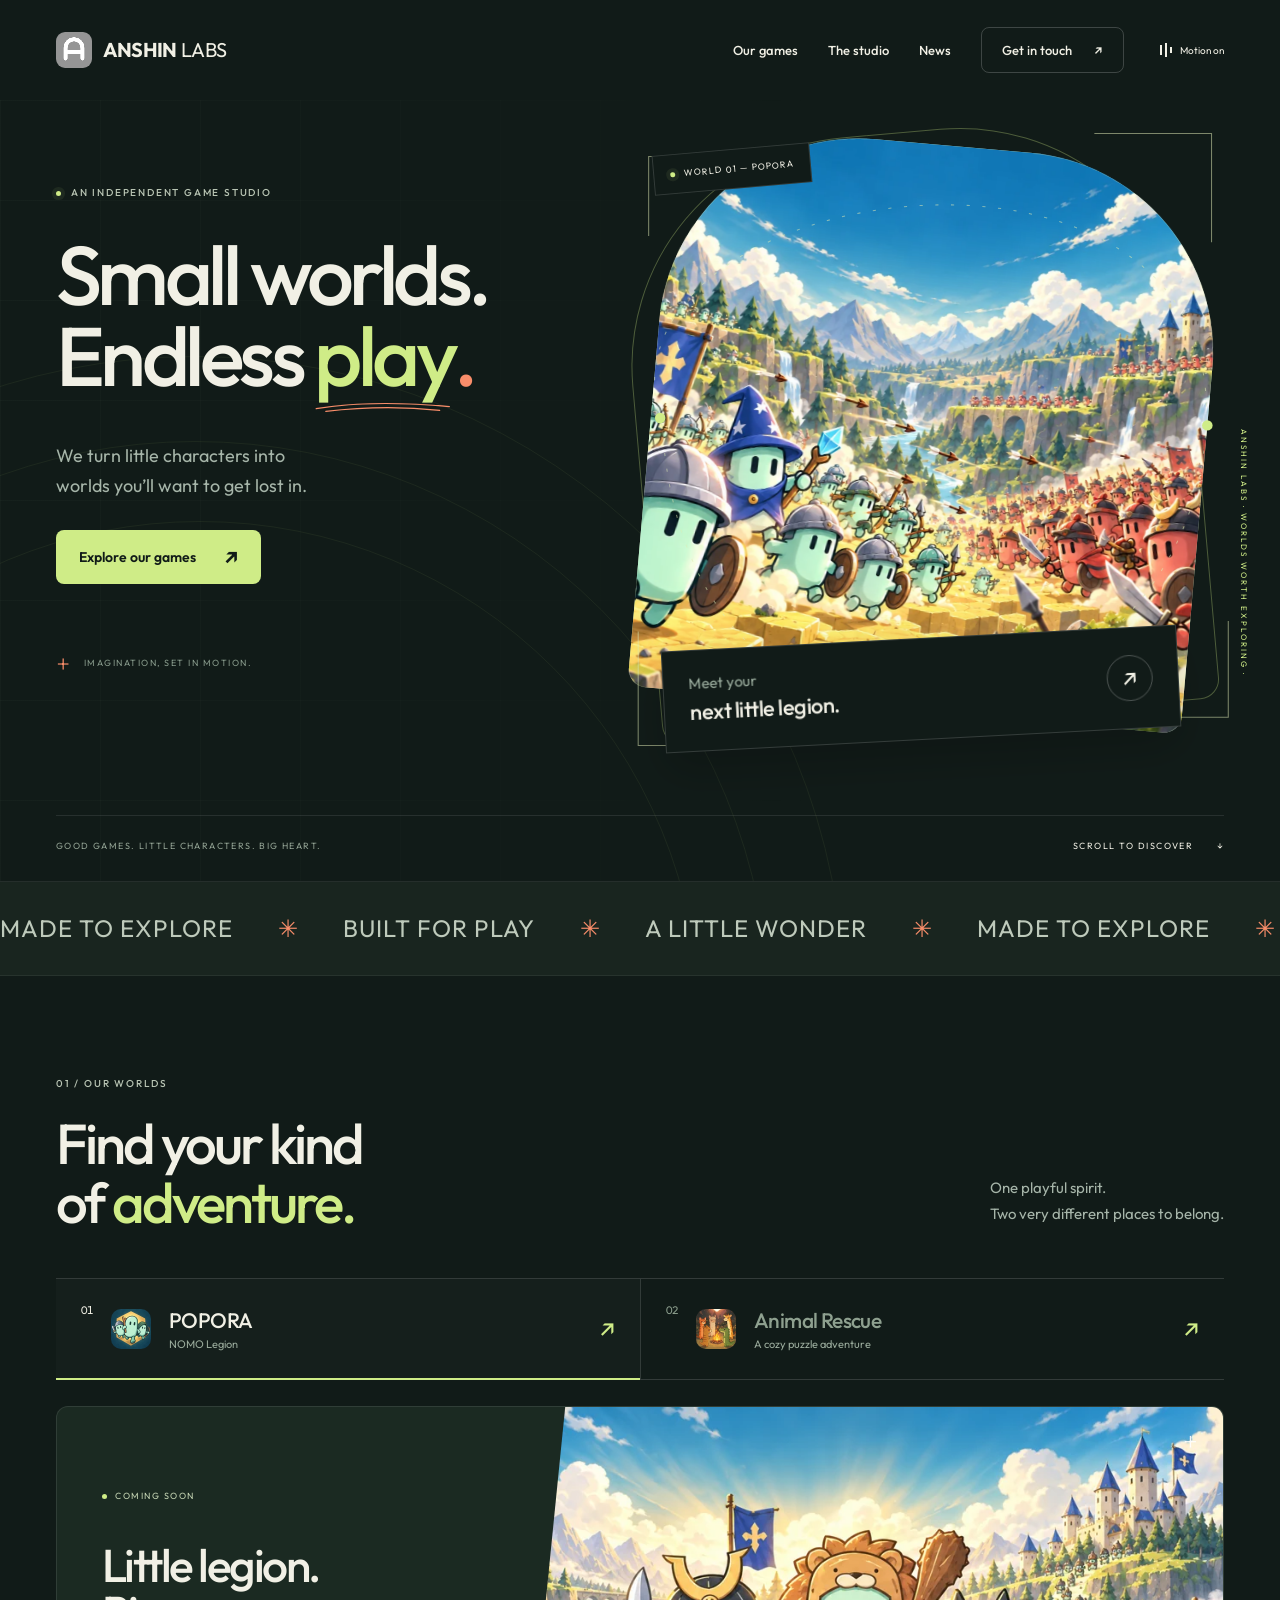
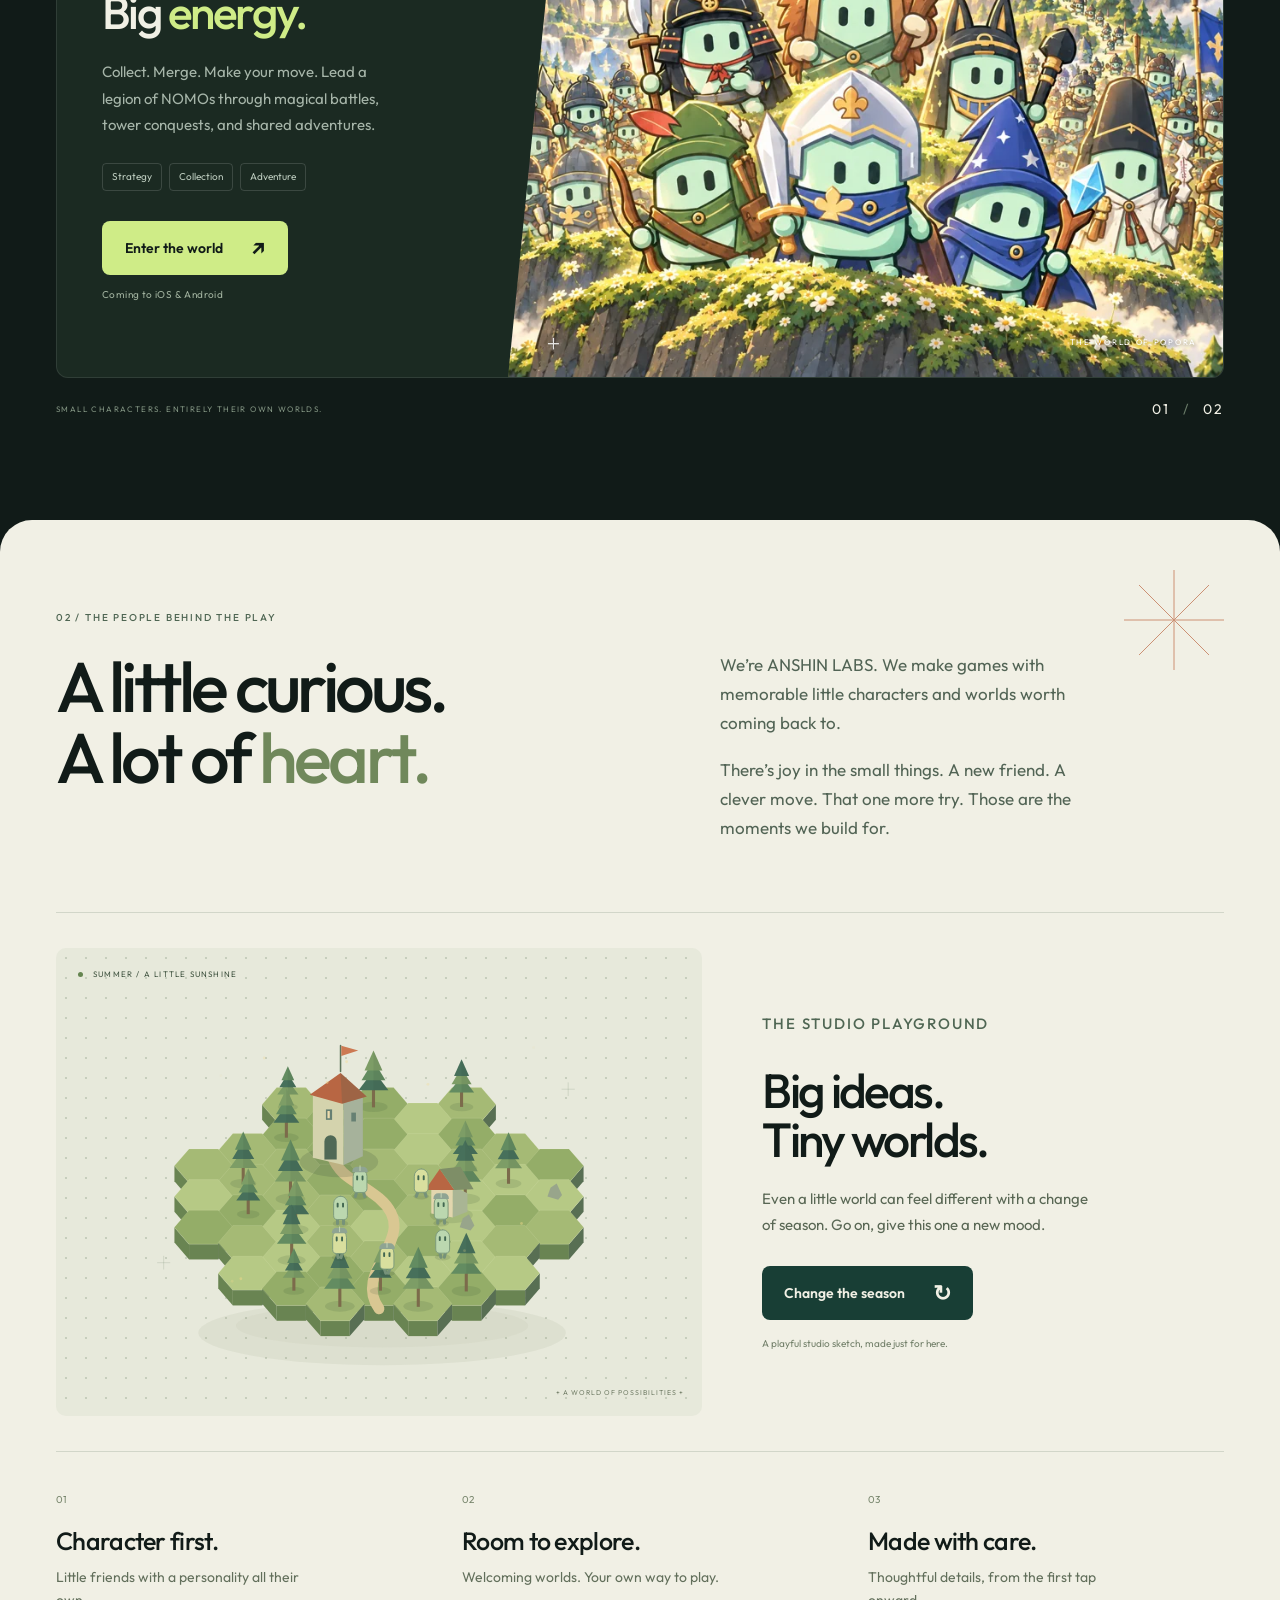
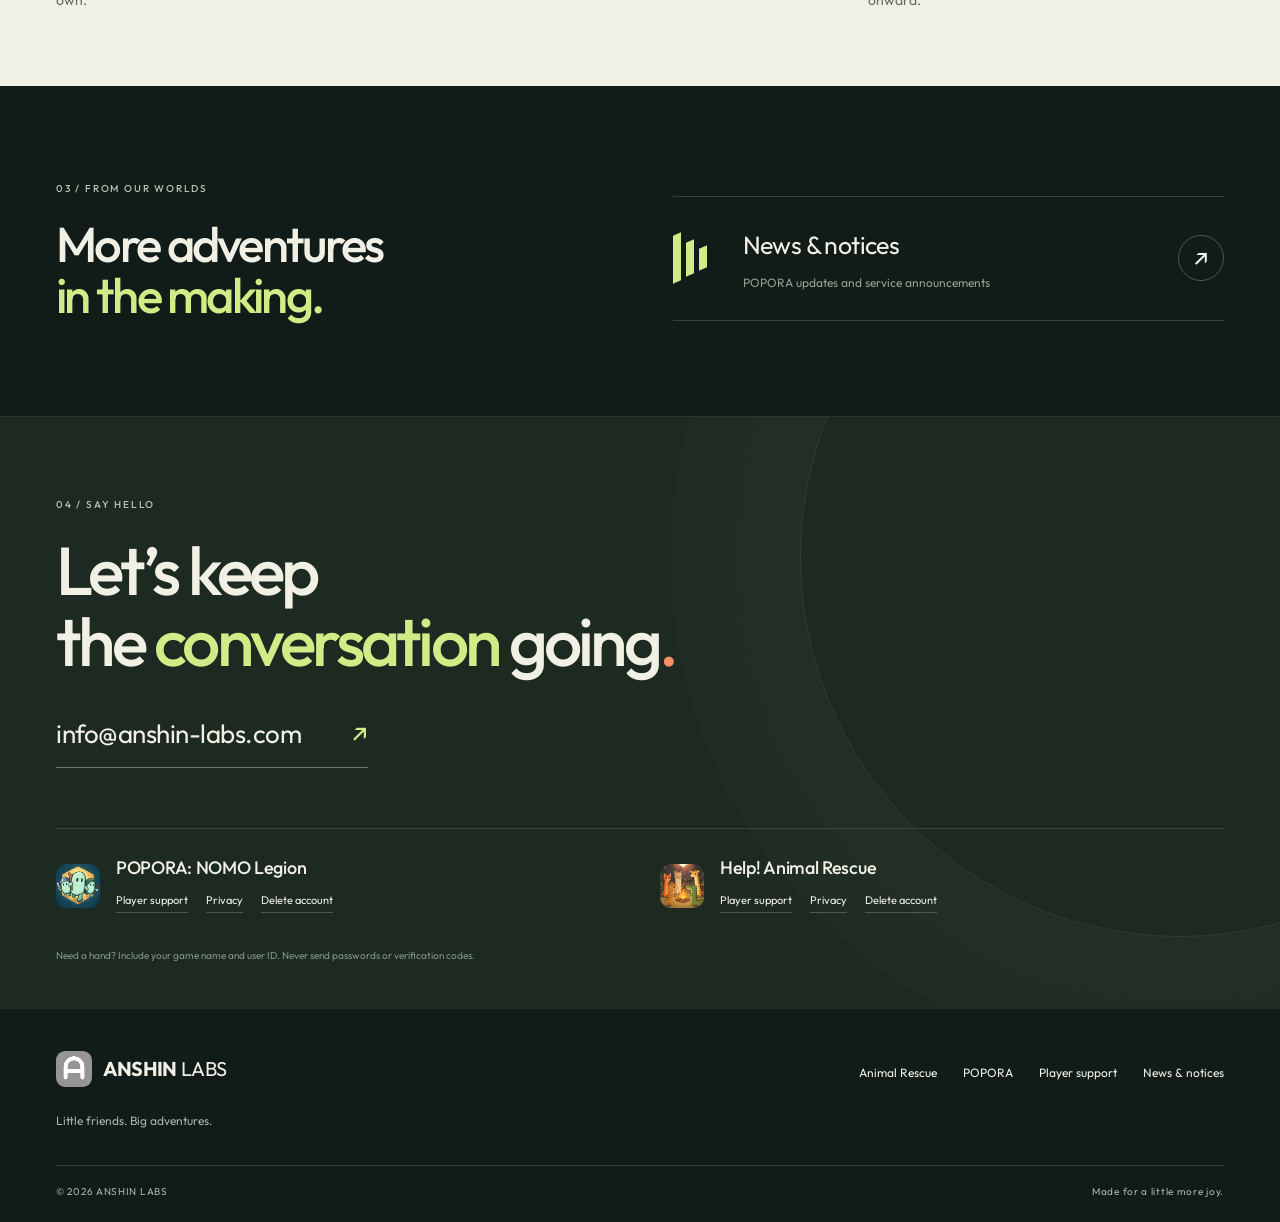
==== commit e43d1149: "Redesign studio site with interactive game showcases and procedural island" ====
--- a/index.html
+++ b/index.html
@@ -1,7 +1,52 @@
-<!doctype html><html lang="en"><head><meta charset="utf-8"><meta name="viewport" content="width=device-width,initial-scale=1"><title>Little friends. Big adventures. · ANSHIN LABS</title><meta name="description" content="Little friends. Big adventures. Discover Animal Rescue and POPORA: NOMO Legion from ANSHIN LABS."><meta name="theme-color" content="#f6f5ed"><meta property="og:title" content="Little friends. Big adventures. · ANSHIN LABS"><meta property="og:description" content="Little friends. Big adventures. Discover Animal Rescue and POPORA: NOMO Legion from ANSHIN LABS."><meta property="og:type" content="website"><meta property="og:image" content="https://anshin-labs.com/assets/popora-world.webp"><meta property="og:url" content="https://anshin-labs.com/"><link rel="canonical" href="https://anshin-labs.com/"><link rel="icon" href="/assets/studio-mark.svg" type="image/svg+xml"><link rel="stylesheet" href="/site.css"><script defer src="/site.js"></script></head><body><a class="skip" href="#main">Skip to content</a><header class="header wrap"><a class="brand" href="/" aria-label="ANSHIN LABS home"><img src="/assets/studio-mark.svg" width="36" height="36" alt=""><span>ANSHIN<span class="brand-light">LABS</span></span></a><nav aria-label="Main navigation"><a href="/#games">Our games</a><a href="/#studio">The studio</a><a href="/popora/notices/">News</a><a class="nav-support" href="/#support">Get in touch <span aria-hidden="true">↗</span></a></nav></header><main id="main"><section class="hero wrap"><div class="hero-copy"><p class="eyebrow"><span class="tiny-spark">✳</span> SMALL STUDIO. WONDER-FILLED WORLDS.</p><h1>Little friends.<br>Big <em>adventures.</em></h1><p class="lede">A forest full of friends. A legion full of possibilities.<br class="desktop-break"> Find your next little obsession.</p><a class="button" href="#games">Find your adventure<span aria-hidden="true">↗</span></a><div class="hero-foot"><span class="mini-icons"><img src="/assets/animal-icon.webp" alt="" width="40" height="40"><img src="/assets/popora-icon.webp" alt="" width="40" height="40"></span><span>Two worlds to explore.<br><strong>One playful spirit.</strong></span></div></div><div class="hero-scene"><img class="" src="/assets/popora-world.webp" width="1440" height="960" alt="Little NOMO heroes facing a grand fantasy adventure" fetchpriority=high><div class="scene-label"><span class="live-dot"></span> A BIG WORLD FOR LITTLE HEROES</div><a class="forest-ticket" href="/animal-rescue.html"><img class="" src="/assets/animal-world.webp" width="672" height="1536" alt="Animal friends gathered around a forest campfire" loading=lazy><span>A cozier kind of adventure <b aria-hidden="true">↗</b></span></a><span class="scene-stamp" aria-hidden="true">LET’S<br>PLAY!<svg viewBox="0 0 30 18"><path d="M4 3Q15 22 26 3" fill="none" stroke="currentColor" stroke-width="3" stroke-linecap="round"/></svg></span></div></section>
-<section id="games" class="games wrap"><div class="section-heading"><div><p class="eyebrow">EXPLORE OUR GAMES</p><h2>Your next adventure<br>starts small.</h2></div><p>Different worlds. Familiar smiles.<br>Meet the games we’re bringing to life.</p></div>
-<article class="feature-game popora-game"><a class="feature-art" href="/popora/"><img class="" src="/assets/popora-legion.webp" width="1000" height="667" alt="NOMO heroes and their colorful legion" loading=lazy><span class="image-note">WORLD OF POPORA</span></a><div class="feature-copy"><div class="game-meta"><span>01 / STRATEGY &amp; COLLECTION</span><span class="pill">Coming soon</span></div><img class="game-icon" src="/assets/popora-icon.webp" width="64" height="64" alt=""><h3>Small legion.<br>Big possibilities.</h3><p class="game-name">POPORA: NOMO Legion</p><p>Collect your NOMOs, merge your soldiers, and lead your own little legion. From magical battles to tower conquests, every formation tells a different story.</p><a class="button light" href="/popora/">Meet the NOMOs<span aria-hidden="true">↗</span></a><span class="platforms">Coming to iOS &amp; Android</span></div></article>
-<article class="feature-game animal-game"><a class="feature-art" href="/animal-rescue.html"><img class="" src="/assets/animal-world.webp" width="672" height="1536" alt="A cozy forest filled with animal friends" loading=lazy><span class="image-note">A LITTLE KINDNESS GOES A LONG WAY</span></a><div class="feature-copy"><div class="game-meta"><span>02 / COZY PUZZLES</span><span class="pill">Available now</span></div><img class="game-icon" src="/assets/animal-icon.webp" width="64" height="64" alt=""><h3>A little puzzle.<br>A new friend.</h3><p class="game-name">Help! Animal Rescue</p><p>Match your way through gentle puzzles and help adorable animals along the way. A warm little adventure is waiting in the forest.</p><a class="button" href="/animal-rescue.html">Explore Animal Rescue<span aria-hidden="true">↗</span></a><span class="platforms">Play on iOS &amp; Android</span></div></article></section>
-<section id="studio" class="studio wrap"><div class="studio-symbol" aria-hidden="true">a<span>✳</span></div><div><p class="eyebrow">HELLO, WE’RE ANSHIN LABS</p><h2>Small worlds.<br>A place to belong.</h2></div><div class="studio-copy"><p>We make games with memorable little characters and worlds worth coming back to.</p><p>Easy to pick up. Room to make them your own. Whether you’re saving a forest friend or finding your next strategy, we’re glad you’re here.</p><span class="handwritten">Let’s make room for a little more play.</span></div></section>
-<section class="news-strip wrap"><div><p class="eyebrow">FROM OUR LITTLE WORLDS</p><h2>What’s happening?</h2><p>POPORA news, updates, and service notices, all in one place.</p></div><a class="button outline" href="/popora/notices/">Read the latest notices<span aria-hidden="true">↗</span></a></section>
-<section id="support" class="support-section"><div class="wrap"><div class="section-heading"><div><p class="eyebrow">PLAYER SUPPORT</p><h2>A helping hand,<br>whenever you need one.</h2></div><p>Stuck, curious, or just saying hello?<br>Choose your game to find the right help.</p></div><div class="support-grid"><article><img src="/assets/popora-icon.webp" alt="" width="56" height="56"><h3>POPORA: NOMO Legion</h3><div class="support-links"><a href="/popora/support.html">Contact support ↗</a><a href="/popora/privacy.html">Privacy policy</a><a href="/popora/delete-account.html">Delete account</a></div></article><article><img src="/assets/animal-icon.webp" alt="" width="56" height="56"><h3>Help! Animal Rescue</h3><div class="support-links"><a href="mailto:info@anshin-labs.com?subject=Animal%20Rescue%20Support">Contact support ↗</a><a href="/privacy.html">Privacy policy</a><a href="/delete-account.html">Delete account</a></div></article></div><div class="contact-row"><a href="mailto:info@anshin-labs.com">info@anshin-labs.com <span aria-hidden="true">↗</span></a><p>For game support, include your game name and user ID.<br>Please never send passwords or verification codes.</p></div></div></section></main><footer class="footer wrap"><div><a class="brand" href="/"><img src="/assets/studio-mark.svg" width="36" height="36" alt=""><span>ANSHIN<span class="brand-light">LABS</span></span></a><p>Little friends. Big adventures.</p></div><div class="footer-links"><a href="/animal-rescue.html">Animal Rescue</a><a href="/popora/">POPORA</a><a href="/#support">Player support</a><a href="/popora/notices/">News &amp; notices</a></div><div class="copyright">© 2026 ANSHIN LABS<span>Made for a little more joy.</span></div></footer></body></html>+<!doctype html><html lang="en"><head><meta charset="utf-8"><meta name="viewport" content="width=device-width,initial-scale=1"><title>Little friends. Big adventures. · ANSHIN LABS</title><meta name="description" content="Little friends. Big adventures. Discover Animal Rescue and POPORA: NOMO Legion from ANSHIN LABS."><meta name="theme-color" content="#111b18"><meta property="og:title" content="Little friends. Big adventures. · ANSHIN LABS"><meta property="og:description" content="Little friends. Big adventures. Discover Animal Rescue and POPORA: NOMO Legion from ANSHIN LABS."><meta property="og:type" content="website"><meta property="og:image" content="https://anshin-labs.com/assets/popora-world.webp"><meta property="og:url" content="https://anshin-labs.com/"><link rel="canonical" href="https://anshin-labs.com/"><link rel="icon" href="/assets/studio-mark.svg" type="image/svg+xml"><link rel="stylesheet" href="/site.css"><link rel="stylesheet" href="/experience.css"><script defer src="/site.js"></script><script defer src="/experience.js"></script></head><body data-view="home"><a class="skip" href="#main">Skip to content</a><div class="reading-progress" aria-hidden="true"></div><header class="header wrap"><a class="brand" href="/" aria-label="ANSHIN LABS home"><img src="/assets/studio-mark.svg" width="36" height="36" alt=""><span>ANSHIN<span class="brand-light">LABS</span></span></a><nav aria-label="Main navigation"><a href="/#games">Our games</a><a href="/#studio">The studio</a><a href="/popora/notices/">News</a><a class="nav-support" href="/#support">Get in touch <span aria-hidden="true">↗</span></a></nav><button class="motion-toggle" type="button" aria-pressed="false" aria-label="Pause decorative motion"><span class="motion-bars" aria-hidden="true"><i></i><i></i><i></i></span><span class="motion-label">Motion on</span></button></header><main id="main"><section class="studio-hero" aria-labelledby="hero-title">
+  <div class="hero-grid" aria-hidden="true"></div>
+  <div class="hero-orbits" aria-hidden="true"><i></i><i></i><i></i></div>
+  <div class="wrap hero-layout">
+    <div class="hero-editorial">
+      <p class="eyebrow"><span class="signal-dot"></span> AN INDEPENDENT GAME STUDIO</p>
+      <h1 id="hero-title">Small worlds.<br>Endless <span class="play-word">play<svg viewBox="0 0 260 24" aria-hidden="true"><path d="M4 17Q105 0 252 13M22 22Q130 9 234 20"/></svg></span><span class="coral-dot">.</span></h1>
+      <p class="hero-description">We turn little characters into<br>worlds you’ll want to get lost in.</p>
+      <a class="button electric" href="#games">Explore our games <span aria-hidden="true">↗</span></a>
+      <div class="hero-coordinates"><span class="crosshair" aria-hidden="true">+</span><span>IMAGINATION, SET IN MOTION.</span></div>
+    </div>
+    <div class="hero-portal" data-tilt>
+      <div class="portal-rim" aria-hidden="true"></div>
+      <div class="portal-picture"><img src="/assets/popora-world.webp" width="1440" height="960" alt="Tiny NOMO heroes on a grand adventure through a fantasy valley" fetchpriority="high"></div>
+      <svg class="portal-lines" viewBox="0 0 600 640" fill="none" aria-hidden="true"><path d="M32 130V54H140M458 32H570V136M586 498V590H448M135 617H22V508"/><path class="dash-line" d="M45 312C-36 78 577-13 565 307S71 717 45 312Z"/><circle cx="43" cy="304" r="5"/><circle cx="566" cy="311" r="5"/></svg>
+      <div class="portal-id"><span class="signal-dot"></span> WORLD 01 — POPORA</div>
+      <a class="portal-caption" href="/popora/"><span>Meet your<br><strong>next little legion.</strong></span><span class="circle-arrow" aria-hidden="true">↗</span></a>
+      <span class="orbit-label" aria-hidden="true">ANSHIN LABS · WORLDS WORTH EXPLORING ·</span>
+    </div>
+  </div>
+  <div class="hero-baseline wrap"><span>GOOD GAMES. LITTLE CHARACTERS. BIG HEART.</span><a href="#games">SCROLL TO DISCOVER <span aria-hidden="true">↓</span></a></div>
+</section>
+<div class="word-ribbon" aria-hidden="true"><div><span>MADE TO EXPLORE</span><b>✳</b><span>BUILT FOR PLAY</span><b>✳</b><span>A LITTLE WONDER</span><b>✳</b><span>MADE TO EXPLORE</span><b>✳</b><span>BUILT FOR PLAY</span><b>✳</b><span>A LITTLE WONDER</span><b>✳</b></div></div>
+<section class="worlds-section wrap" id="games" aria-labelledby="games-title">
+  <div class="editorial-heading" data-reveal><div><p class="eyebrow">01 / OUR WORLDS</p><h2 id="games-title">Find your kind<br>of <em>adventure.</em></h2></div><p>One playful spirit.<br>Two very different places to belong.</p></div>
+  <div class="world-tabs" role="tablist" aria-label="Explore our games">
+    <button role="tab" id="tab-popora" aria-controls="world-popora" aria-selected="true" data-world="popora"><span class="world-index">01</span><img src="/assets/popora-icon.webp" width="40" height="40" alt=""><span>POPORA<small>NOMO Legion</small></span><span class="tab-arrow" aria-hidden="true">↗</span></button>
+    <button role="tab" id="tab-animal" aria-controls="world-animal" aria-selected="false" tabindex="-1" data-world="animal"><span class="world-index">02</span><img src="/assets/animal-icon.webp" width="40" height="40" alt=""><span>Animal Rescue<small>A cozy puzzle adventure</small></span><span class="tab-arrow" aria-hidden="true">↗</span></button>
+  </div>
+  <div class="world-stage">
+    <article class="world-panel" id="world-popora" role="tabpanel" aria-labelledby="tab-popora">
+      <div class="world-visual"><img src="/assets/popora-legion.webp" width="1000" height="667" loading="lazy" alt="A colorful collection of NOMO heroes ready for battle"><span class="visual-cross top" aria-hidden="true">+</span><span class="visual-cross bottom" aria-hidden="true">+</span><span class="world-art-label">THE WORLD OF POPORA</span></div>
+      <div class="world-description"><span class="release-pill"><i></i> COMING SOON</span><h3>Little legion.<br>Big <em>energy.</em></h3><p>Collect. Merge. Make your move. Lead a legion of NOMOs through magical battles, tower conquests, and shared adventures.</p><div class="genre-tags"><span>Strategy</span><span>Collection</span><span>Adventure</span></div><a class="button electric" href="/popora/">Enter the world <span aria-hidden="true">↗</span></a><span class="platform-note">Coming to iOS &amp; Android</span></div>
+    </article>
+    <article class="world-panel animal-panel" id="world-animal" role="tabpanel" aria-labelledby="tab-animal" hidden>
+      <div class="world-visual"><img src="/assets/animal-world.webp" width="672" height="1536" loading="lazy" alt="Animal friends gathered around a glowing campfire in the forest"><span class="visual-cross top" aria-hidden="true">+</span><span class="visual-cross bottom" aria-hidden="true">+</span><span class="world-art-label">HELP! ANIMAL RESCUE</span></div>
+      <div class="world-description"><span class="release-pill"><i></i> AVAILABLE NOW</span><h3>Match a little.<br>Help <em>a lot.</em></h3><p>A gentle puzzle, a new animal friend, and a forest full of heart. Take a little time for a cozier kind of adventure.</p><div class="genre-tags"><span>Puzzles</span><span>Animal friends</span><span>Cozy worlds</span></div><a class="button electric" href="/animal-rescue.html">Explore the forest <span aria-hidden="true">↗</span></a><span class="platform-note">Play on iOS &amp; Android</span></div>
+    </article>
+  </div>
+  <div class="world-stage-footer"><span>SMALL CHARACTERS. ENTIRELY THEIR OWN WORLDS.</span><span class="world-counter" aria-live="polite">01 <i>/</i> 02</span></div>
+</section>
+<section class="studio-section" id="studio" aria-labelledby="studio-title">
+  <div class="wrap studio-intro" data-reveal><p class="eyebrow">02 / THE PEOPLE BEHIND THE PLAY</p><h2 id="studio-title">A little curious.<br>A lot of <span>heart.</span></h2><div class="studio-paragraphs"><p>We’re ANSHIN LABS. We make games with memorable little characters and worlds worth coming back to.</p><p>There’s joy in the small things. A new friend. A clever move. That one more try. Those are the moments we build for.</p></div><svg class="studio-asterisk" viewBox="0 0 100 100" aria-hidden="true"><path d="M50 0V100M0 50H100M15 15L85 85M15 85L85 15"/></svg></div>
+  <div class="playground wrap">
+    <div class="playground-art"><canvas id="world-canvas" width="840" height="580" aria-label="An illustrated floating hexagon island with tiny NOMOs, trees, and a little tower">An illustrated island with little NOMOs.</canvas><div class="playground-readout"><span class="signal-dot"></span><span id="season-readout">SUMMER / A LITTLE SUNSHINE</span></div><span class="map-coordinate" aria-hidden="true">+ A WORLD OF POSSIBILITIES +</span></div>
+    <div class="playground-copy"><p class="eyebrow">THE STUDIO PLAYGROUND</p><h3>Big ideas.<br>Tiny worlds.</h3><p>Even a little world can feel different with a change of season. Go on, give this one a new mood.</p><button class="button" id="change-season">Change the season <span aria-hidden="true">↻</span></button><p class="playground-note">A playful studio sketch, made just for here.</p></div>
+  </div>
+  <div class="studio-principles wrap"><div><span>01</span><h3>Character first.</h3><p>Little friends with a personality all their own.</p></div><div><span>02</span><h3>Room to explore.</h3><p>Welcoming worlds. Your own way to play.</p></div><div><span>03</span><h3>Made with care.</h3><p>Thoughtful details, from the first tap onward.</p></div></div>
+</section>
+<section class="dispatch-section wrap" data-reveal><div><p class="eyebrow">03 / FROM OUR WORLDS</p><h2>More adventures<br><em>in the making.</em></h2></div><a class="dispatch-link" href="/popora/notices/"><span class="dispatch-icon" aria-hidden="true"><i></i><i></i><i></i></span><span>News &amp; notices<small>POPORA updates and service announcements</small></span><span class="circle-arrow" aria-hidden="true">↗</span></a></section>
+<section class="contact-section" id="support"><div class="contact-orbit" aria-hidden="true"></div><div class="wrap"><p class="eyebrow">04 / SAY HELLO</p><h2>Let’s keep<br>the <em>conversation</em> going<span>.</span></h2><a class="contact-mail" href="mailto:info@anshin-labs.com">info@anshin-labs.com <span aria-hidden="true">↗</span></a><div class="contact-games"><article><img src="/assets/popora-icon.webp" alt="" width="44" height="44"><div><h3>POPORA: NOMO Legion</h3><div class="support-links"><a href="/popora/support.html">Player support</a><a href="/popora/privacy.html">Privacy</a><a href="/popora/delete-account.html">Delete account</a></div></div></article><article><img src="/assets/animal-icon.webp" alt="" width="44" height="44"><div><h3>Help! Animal Rescue</h3><div class="support-links"><a href="mailto:info@anshin-labs.com?subject=Animal%20Rescue%20Support">Player support</a><a href="/privacy.html">Privacy</a><a href="/delete-account.html">Delete account</a></div></div></article></div><p class="contact-hint">Need a hand? Include your game name and user ID. Never send passwords or verification codes.</p></div></section>
+</main><footer class="footer wrap"><div><a class="brand" href="/"><img src="/assets/studio-mark.svg" width="36" height="36" alt=""><span>ANSHIN<span class="brand-light">LABS</span></span></a><p>Little friends. Big adventures.</p></div><div class="footer-links"><a href="/animal-rescue.html">Animal Rescue</a><a href="/popora/">POPORA</a><a href="/#support">Player support</a><a href="/popora/notices/">News &amp; notices</a></div><div class="copyright">© 2026 ANSHIN LABS<span>Made for a little more joy.</span></div></footer></body></html>
--- a/experience.css
+++ b/experience.css
@@ -0,0 +1,1531 @@
+@import url('https://fonts.googleapis.com/css2?family=Outfit:wght@400;500;600;700;800;900&display=swap');
+:root {
+  --night:#111b18;
+  --night-raised:#19251f;
+  --lime:#cfec87;
+  --cream:#f1f0e5;
+  --coral:#f88d6a;
+  --muted-light:#a6b5a9;
+}
+body {
+  font-family:'Outfit',sans-serif;
+}
+button {
+  font-family:inherit;
+}
+::selection {
+  background:var(--lime);
+  color:var(--night);
+}
+.header {
+  height:100px;
+  max-width:1440px;
+}
+.brand {
+  font-family:'Outfit',sans-serif;
+  letter-spacing:-.8px;
+  font-weight:700;
+}
+.brand-light {
+  font-weight:400;
+}
+.header nav {
+  margin-left:auto;
+  font-weight:500;
+  font-size:13px;
+  gap:30px;
+}
+.header .nav-support {
+  border-radius:8px;
+}
+.motion-toggle {
+  display:flex;
+  align-items:center;
+  gap:8px;
+  border:0;
+  background:transparent;
+  color:inherit;
+  cursor:pointer;
+  font-size:10px;
+  padding:8px 0 8px 12px;
+  min-height:36px;
+}
+.motion-bars {
+  height:14px;
+  display:flex;
+  align-items:center;
+  gap:3px;
+}
+.motion-bars i {
+  display:block;
+  width:2px;
+  height:10px;
+  background:currentColor;
+  animation:audio-bars 1s ease-in-out infinite alternate;
+}
+.motion-bars i:nth-child(2) {
+  animation-delay:-.6s;
+  height:14px;
+}
+.motion-bars i:nth-child(3) {
+  animation-delay:-.3s;
+  height:6px;
+}
+@keyframes audio-bars {
+  to {
+    transform:scaleY(.3);
+  }
+}
+.reading-progress {
+  position:fixed;
+  left:0;
+  top:0;
+  width:100%;
+  height:2px;
+  transform-origin:left;
+  transform:scaleX(var(--scroll-progress,0));
+  background:var(--coral);
+  z-index:20;
+  pointer-events:none;
+}
+.button {
+  border-radius:8px;
+  font-weight:600;
+  min-height:54px;
+  font-size:14px;
+  transition:background .2s,transform .2s,box-shadow .2s;
+}
+.button:hover {
+  transform:translateY(-3px);
+  box-shadow:0 9px 26px #0002;
+}
+.button>span {
+  transition:transform .2s;
+}
+.button:hover>span {
+  transform:translate(2px,-2px);
+}
+.eyebrow {
+  letter-spacing:1.8px;
+  font-weight:500;
+  font-size:10px;
+}
+.footer {
+  max-width:1440px;
+}
+.footer-links {
+  font-weight:400;
+}
+.footer .copyright {
+  letter-spacing:.7px;
+}
+.header .brand img,.footer .brand img {
+  border-radius:7px;
+}
+.motion-paused *,.motion-paused *::before,.motion-paused *::after {
+  animation-play-state:paused!important;
+}
+.motion-paused [data-tilt] {
+  transform:none!important;
+}
+body[data-view=home] {
+  background:var(--night);
+  color:var(--cream);
+  --ink:var(--cream);
+  --muted:var(--muted-light);
+  --line:#ffffff20;
+  --paper:var(--night);
+}
+body[data-view=home] .brand img {
+  filter:grayscale(1) brightness(1.8);
+}
+body[data-view=home] .header .nav-support {
+  border-color:#ffffff30;
+}
+body[data-view=home] .header nav>a:hover {
+  color:var(--lime);
+}
+body[data-view=home] .eyebrow {
+  color:#b9c5b4;
+}
+body[data-view=home] h1,body[data-view=home] h2,body[data-view=home] h3 {
+  font-family:'Outfit',sans-serif;
+  font-weight:500;
+  letter-spacing:-.055em;
+}
+body[data-view=home] em {
+  color:var(--lime);
+  font-style:normal;
+}
+.electric {
+  background:var(--lime);
+  color:var(--night);
+}
+.electric:hover {
+  background:#e1f6b4;
+}
+.studio-hero {
+  position:relative;
+  overflow:hidden;
+  border-bottom:1px solid #ffffff15;
+}
+.hero-grid {
+  position:absolute;
+  inset:0;
+  background-image:linear-gradient(#bac8ab08 1px,transparent 1px),linear-gradient(90deg,#bac8ab08 1px,transparent 1px);
+  background-size:100px 100px;
+  pointer-events:none;
+  mask-image:linear-gradient(to right,#000,transparent 65%);
+}
+.hero-layout {
+  display:grid;
+  grid-template-columns:1fr 1.07fr;
+  align-items:center;
+  gap:25px;
+  min-height:690px;
+  position:relative;
+  max-width:1440px;
+  padding-block:25px 70px;
+}
+.hero-editorial {
+  position:relative;
+  z-index:2;
+  padding-block:35px;
+}
+.hero-editorial .eyebrow {
+  margin-bottom:34px;
+  display:flex;
+  gap:10px;
+  align-items:center;
+}
+.signal-dot {
+  display:inline-block;
+  width:5px;
+  height:5px;
+  border-radius:50%;
+  background:var(--lime);
+  box-shadow:0 0 0 4px #cfec8712;
+  flex-shrink:0;
+}
+.hero-editorial h1 {
+  font-size:clamp(65px,6.5vw,100px);
+  line-height:.97;
+  white-space:nowrap;
+  font-weight:500!important;
+}
+.play-word {
+  position:relative;
+  display:inline-block;
+  color:var(--lime);
+}
+.play-word svg {
+  position:absolute;
+  bottom:-23px;
+  left:0;
+  width:100%;
+  height:26px;
+  stroke:var(--coral);
+  stroke-width:2.2;
+  fill:none;
+  stroke-linecap:round;
+  stroke-dasharray:280;
+  animation:draw-line 1.6s ease-out both;
+}
+.coral-dot {
+  color:var(--coral);
+}
+@keyframes draw-line {
+  from {
+    stroke-dashoffset:280;
+  }
+  to {
+    stroke-dashoffset:0;
+  }
+}
+.hero-description {
+  font-size:18px;
+  line-height:1.65;
+  margin:45px 0 29px;
+  color:var(--muted-light);
+}
+.hero-coordinates {
+  display:flex;
+  align-items:center;
+  gap:12px;
+  margin-top:58px;
+  font-size:9px;
+  letter-spacing:1.5px;
+  color:#879a8b;
+}
+.crosshair {
+  font-size:27px;
+  font-weight:200;
+  color:var(--coral);
+}
+.hero-portal {
+  position:relative;
+  min-width:0;
+  height:620px;
+  perspective:1000px;
+  transform:rotateX(var(--tilt-y,0deg)) rotateY(var(--tilt-x,0deg));
+  transition:transform .5s ease-out;
+}
+.portal-picture {
+  position:absolute;
+  inset:20px 18px 34px;
+  border-radius:200px 200px 18px 18px;
+  overflow:hidden;
+  transform:rotate(5deg);
+  background:#bcd4b1;
+}
+.portal-picture>img {
+  height:100%;
+  width:100%;
+  object-fit:cover;
+  object-position:54% center;
+  transform:scale(1.03);
+  animation:picture-arrive 1.4s ease-out both;
+}
+@keyframes picture-arrive {
+  from {
+    transform:scale(1.1);
+  }
+  to {
+    transform:scale(1.03);
+  }
+}
+.portal-rim {
+  position:absolute;
+  inset:7px 28px 22px 4px;
+  border:1px solid #cfec8750;
+  border-radius:230px 230px 20px 20px;
+  transform:rotate(-5deg);
+}
+.portal-lines {
+  position:absolute;
+  inset:-4% -4%;
+  width:108%;
+  height:108%;
+  pointer-events:none;
+  stroke:#dfebb587;
+  stroke-width:1;
+}
+.portal-lines .dash-line {
+  stroke-dasharray:3 12;
+  animation:orbit-dash 45s linear infinite;
+}
+.portal-lines circle {
+  fill:var(--lime);
+  stroke:none;
+}
+@keyframes orbit-dash {
+  to {
+    stroke-dashoffset:-600;
+  }
+}
+.portal-id {
+  position:absolute;
+  top:24px;
+  left:20px;
+  background:var(--night);
+  border:1px solid #ffffff25;
+  padding:12px 16px;
+  display:flex;
+  align-items:center;
+  gap:9px;
+  font-size:9px;
+  letter-spacing:1px;
+  transform:rotate(-5deg);
+}
+.portal-caption {
+  position:absolute;
+  bottom:6px;
+  left:30px;
+  right:45px;
+  display:flex;
+  align-items:center;
+  justify-content:space-between;
+  background:var(--night);
+  border:1px solid #ffffff25;
+  padding:22px 25px;
+  transform:rotate(-3deg);
+  box-shadow:0 20px 45px #0003;
+}
+.portal-caption>span:first-child {
+  font-size:15px;
+  line-height:1.5;
+  font-weight:400;
+  color:#9cae9f;
+}
+.portal-caption strong {
+  font-size:22px;
+  color:var(--cream);
+  font-weight:500;
+  letter-spacing:-.5px;
+}
+.circle-arrow {
+  display:grid;
+  place-items:center;
+  width:46px;
+  height:46px;
+  border:1px solid #ffffff40;
+  border-radius:50%;
+  font-size:24px;
+  transition:background .2s,color .2s,transform .2s;
+  flex-shrink:0;
+}
+.portal-caption:hover .circle-arrow,.dispatch-link:hover .circle-arrow {
+  background:var(--lime);
+  color:var(--night);
+  transform:rotate(45deg);
+}
+.orbit-label {
+  position:absolute;
+  right:-26px;
+  top:49%;
+  font-size:8px;
+  letter-spacing:2px;
+  writing-mode:vertical-rl;
+  color:var(--lime);
+}
+.hero-baseline {
+  max-width:1440px;
+  display:flex;
+  justify-content:space-between;
+  border-top:1px solid #ffffff18;
+  padding:23px 0 28px;
+  font-size:9px;
+  letter-spacing:1.4px;
+  color:#93a394;
+}
+.hero-baseline a {
+  color:var(--cream);
+}
+.hero-baseline a span {
+  margin-left:20px;
+}
+.hero-orbits {
+  position:absolute;
+  inset:0;
+  pointer-events:none;
+  overflow:hidden;
+}
+.hero-orbits i {
+  position:absolute;
+  left:-300px;
+  bottom:-640px;
+  width:1000px;
+  height:1000px;
+  border:1px solid #cfec8710;
+  border-radius:50%;
+}
+.hero-orbits i:nth-child(2) {
+  width:1150px;
+  height:1150px;
+  bottom:-710px;
+  left:-380px;
+}
+.hero-orbits i:nth-child(3) {
+  width:1300px;
+  height:1300px;
+  bottom:-775px;
+  left:-455px;
+}
+.word-ribbon {
+  overflow:hidden;
+  padding:27px 0;
+  background:#19251f;
+  border-bottom:1px solid #ffffff10;
+}
+.word-ribbon>div {
+  display:flex;
+  align-items:center;
+  gap:45px;
+  width:max-content;
+  animation:marquee 45s linear infinite;
+}
+.word-ribbon span {
+  font-size:24px;
+  font-weight:400;
+  letter-spacing:1px;
+  color:#becabb;
+}
+.word-ribbon b {
+  font-size:24px;
+  color:var(--coral);
+  font-weight:400;
+}
+@keyframes marquee {
+  to {
+    transform:translateX(-50%);
+  }
+}
+.worlds-section {
+  padding-block:100px;
+  max-width:1440px;
+}
+.editorial-heading {
+  display:flex;
+  justify-content:space-between;
+  align-items:flex-end;
+  margin-bottom:46px;
+  gap:30px;
+}
+.editorial-heading h2 {
+  font-size:clamp(40px,4.4vw,64px);
+  line-height:1.05;
+}
+.editorial-heading>p {
+  font-size:15px;
+  line-height:1.7;
+  max-width:270px;
+  padding-bottom:6px;
+}
+.world-tabs {
+  display:grid;
+  grid-template-columns:1fr 1fr;
+  gap:0;
+  border-top:1px solid #ffffff24;
+  border-bottom:1px solid #ffffff24;
+  margin-bottom:26px;
+}
+.world-tabs button {
+  display:flex;
+  align-items:center;
+  gap:18px;
+  background:transparent;
+  color:#8ea08f;
+  border:0;
+  text-align:left;
+  min-height:100px;
+  padding:20px 25px;
+  cursor:pointer;
+  position:relative;
+  transition:background .2s,color .2s;
+}
+.world-tabs button+button {
+  border-left:1px solid #ffffff24;
+}
+.world-tabs button::after {
+  content:'';
+  position:absolute;
+  left:0;
+  right:0;
+  bottom:-1px;
+  height:2px;
+  background:var(--lime);
+  transform:scaleX(0);
+  transform-origin:left;
+  transition:transform .3s;
+}
+.world-tabs button[aria-selected=true] {
+  color:var(--cream);
+  background:#ffffff04;
+}
+.world-tabs button[aria-selected=true]::after {
+  transform:scaleX(1);
+}
+.world-tabs button:hover {
+  background:#ffffff08;
+}
+.world-index {
+  font-size:11px;
+  align-self:flex-start;
+  padding-top:4px;
+  font-variant-numeric:tabular-nums;
+}
+.world-tabs img {
+  border-radius:10px;
+  width:40px;
+  height:40px;
+}
+.world-tabs button>span:not(.world-index):not(.tab-arrow) {
+  font-size:21px;
+  letter-spacing:-.6px;
+  font-weight:500;
+}
+.world-tabs small {
+  display:block;
+  font-size:11px;
+  font-weight:400;
+  color:#99aa9b;
+  margin-top:4px;
+  letter-spacing:0;
+}
+.tab-arrow {
+  font-size:25px;
+  margin-left:auto;
+  color:var(--lime);
+}
+.world-stage {
+  position:relative;
+  border:1px solid #ffffff18;
+  border-radius:12px;
+  overflow:hidden;
+  background:#1b2a22;
+}
+.world-panel {
+  min-height:570px;
+  display:grid;
+  grid-template-columns:.82fr 1.3fr;
+  position:relative;
+  animation:world-enter .6s ease-out;
+}
+@keyframes world-enter {
+  from {
+    opacity:.4;
+    transform:translateY(10px);
+  }
+  to {
+    opacity:1;
+    transform:translateY(0);
+  }
+}
+.world-visual {
+  grid-column:2;
+  grid-row:1;
+  position:relative;
+  min-width:0;
+  overflow:hidden;
+  clip-path:polygon(8% 0,100% 0,100% 100%,0 100%);
+}
+.world-visual>img {
+  width:100%;
+  height:100%;
+  position:absolute;
+  inset:0;
+  object-fit:cover;
+  object-position:52% center;
+  transition:transform 1s;
+}
+.world-stage:hover .world-visual>img {
+  transform:scale(1.025);
+}
+.visual-cross {
+  position:absolute;
+  font-size:28px;
+  font-weight:200;
+  color:#fffd;
+  line-height:1;
+}
+.visual-cross.top {
+  top:20px;
+  right:25px;
+}
+.visual-cross.bottom {
+  bottom:20px;
+  left:38px;
+}
+.world-art-label {
+  position:absolute;
+  bottom:28px;
+  right:26px;
+  font-size:8px;
+  letter-spacing:1.7px;
+  color:white;
+  text-shadow:0 1px 4px #0009;
+}
+.world-description {
+  grid-column:1;
+  grid-row:1;
+  position:relative;
+  padding:48px 18px 48px 45px;
+  align-self:center;
+  z-index:1;
+}
+.release-pill {
+  display:inline-flex;
+  align-items:center;
+  gap:8px;
+  font-size:9px;
+  letter-spacing:1.5px;
+  color:#c5d5b4;
+  margin-bottom:38px;
+}
+.release-pill i {
+  height:5px;
+  width:5px;
+  background:var(--lime);
+  border-radius:50%;
+}
+.world-description h3 {
+  font-size:clamp(38px,3.6vw,56px);
+  line-height:1.03;
+  margin-bottom:23px;
+  white-space:nowrap;
+}
+.world-description>p {
+  font-size:15px;
+  line-height:1.75;
+  max-width:305px;
+}
+.genre-tags {
+  display:flex;
+  flex-wrap:wrap;
+  gap:7px;
+  margin:25px 0 30px;
+}
+.genre-tags span {
+  font-size:10px;
+  border:1px solid #ffffff24;
+  border-radius:4px;
+  padding:5px 9px;
+  color:#bbcabd;
+}
+.platform-note {
+  display:block;
+  font-size:10px;
+  margin-top:12px;
+  color:#a0b19e;
+  letter-spacing:.4px;
+}
+.animal-panel {
+  background:#352b24;
+}
+.animal-panel .world-visual>img {
+  object-position:center 73%;
+}
+.animal-panel em {
+  color:#f4dba4;
+}
+.animal-panel .electric {
+  background:#f4dba4;
+}
+.world-stage-footer {
+  display:flex;
+  justify-content:space-between;
+  align-items:center;
+  font-size:8px;
+  letter-spacing:1.4px;
+  color:#829482;
+  margin-top:20px;
+}
+.world-counter {
+  font-size:14px;
+  letter-spacing:2px;
+  color:var(--cream);
+}
+.world-counter i {
+  font-style:normal;
+  color:#6a7c69;
+  margin:0 8px;
+}
+.studio-section {
+  background:var(--cream);
+  color:var(--night);
+  padding:90px 0 75px;
+  position:relative;
+  overflow:hidden;
+  border-radius:32px 32px 0 0;
+}
+.studio-section .eyebrow {
+  color:#4f6653!important;
+}
+.studio-intro {
+  display:grid;
+  grid-template-columns:1.2fr 1fr;
+  position:relative;
+  max-width:1440px;
+  gap:25px 60px;
+}
+.studio-intro>.eyebrow {
+  grid-column:1/-1;
+  margin-bottom:0;
+}
+.studio-intro h2 {
+  font-size:clamp(46px,5.5vw,80px);
+  line-height:1;
+}
+.studio-intro h2 span {
+  color:#70885b;
+}
+.studio-paragraphs {
+  max-width:390px;
+  align-self:end;
+  padding-bottom:4px;
+  position:relative;
+  z-index:1;
+}
+.studio-paragraphs p {
+  color:#526455;
+  font-size:17px;
+  line-height:1.7;
+}
+.studio-paragraphs p+p {
+  margin-top:18px;
+}
+.studio-asterisk {
+  position:absolute;
+  width:100px;
+  height:100px;
+  top:-40px;
+  right:0;
+  stroke:#bd6a45;
+  stroke-width:1;
+  animation:asterisk-turn 75s linear infinite;
+  opacity:.7;
+}
+@keyframes asterisk-turn {
+  to {
+    transform:rotate(360deg);
+  }
+}
+.playground {
+  display:grid;
+  grid-template-columns:1.4fr 1fr;
+  align-items:center;
+  gap:60px;
+  margin-top:65px;
+  padding-block:35px;
+  border-block:1px solid #203d2525;
+  max-width:1440px;
+}
+.playground-art {
+  position:relative;
+  background-color:#e7e9db;
+  background-image:radial-gradient(#3453362e 1px,transparent 1px);
+  background-size:20px 20px;
+  border-radius:10px;
+  min-width:0;
+  overflow:hidden;
+  aspect-ratio:1.38;
+}
+.playground-art canvas {
+  width:100%;
+  height:100%;
+  display:block;
+  touch-action:pan-y;
+}
+.playground-readout {
+  display:flex;
+  align-items:center;
+  gap:10px;
+  position:absolute;
+  left:22px;
+  top:20px;
+  font-size:8px;
+  letter-spacing:1.2px;
+  color:#415441;
+  pointer-events:none;
+}
+.playground-readout .signal-dot {
+  background:#658550;
+  box-shadow:none;
+}
+.map-coordinate {
+  position:absolute;
+  bottom:18px;
+  right:18px;
+  font-size:7px;
+  letter-spacing:1px;
+  color:#75806a;
+}
+.playground-copy {
+  max-width:335px;
+}
+.playground-copy h3 {
+  font-size:48px;
+  line-height:1.02;
+  margin-bottom:22px;
+}
+.playground-copy p {
+  font-size:15px;
+  color:#596754;
+  line-height:1.75;
+  margin-bottom:28px;
+}
+.playground-copy .button {
+  background:#183e35;
+  color:var(--cream);
+  border:0;
+  cursor:pointer;
+}
+.playground-copy .button:hover {
+  background:#315f4b;
+}
+.playground-copy .playground-note {
+  font-size:10px;
+  margin:15px 0 0;
+  color:#74816b;
+}
+.studio-principles {
+  display:grid;
+  grid-template-columns:repeat(3,1fr);
+  gap:50px;
+  margin-top:40px;
+  max-width:1440px;
+}
+.studio-principles>div>span {
+  font-size:10px;
+  color:#78866d;
+  display:block;
+  margin-bottom:20px;
+}
+.studio-principles h3 {
+  font-size:25px;
+  margin-bottom:12px;
+  letter-spacing:-.7px!important;
+}
+.studio-principles p {
+  font-size:14px;
+  color:#626f5b;
+  max-width:260px;
+}
+.dispatch-section {
+  padding-block:95px;
+  display:grid;
+  grid-template-columns:1fr 1fr;
+  align-items:end;
+  gap:65px;
+  max-width:1440px;
+}
+.dispatch-section h2 {
+  font-size:49px;
+}
+.dispatch-link {
+  display:flex;
+  align-items:center;
+  gap:24px;
+  padding:28px 0;
+  border-block:1px solid #ffffff28;
+}
+.dispatch-link>span:nth-child(2) {
+  font-size:25px;
+  letter-spacing:-.6px;
+}
+.dispatch-link small {
+  display:block;
+  font-size:12px;
+  color:#92a48f;
+  margin-top:9px;
+  line-height:1.5;
+  letter-spacing:0;
+}
+.dispatch-link .circle-arrow {
+  margin-left:auto;
+}
+.dispatch-icon {
+  display:flex;
+  align-items:center;
+  gap:5px;
+  width:46px;
+  height:60px;
+}
+.dispatch-icon i {
+  width:8px;
+  background:var(--lime);
+  height:48px;
+  transform:skewY(-25deg);
+  transition:height .3s;
+}
+.dispatch-icon i:nth-child(2) {
+  height:34px;
+}
+.dispatch-icon i:nth-child(3) {
+  height:22px;
+}
+.dispatch-link:hover .dispatch-icon i:nth-child(2) {
+  height:48px;
+}
+.dispatch-link:hover .dispatch-icon i:nth-child(3) {
+  height:34px;
+}
+.contact-section {
+  position:relative;
+  overflow:hidden;
+  background:#1d2a22;
+  border-top:1px solid #ffffff10;
+  padding:80px 0 45px;
+}
+.contact-section>.wrap {
+  max-width:1440px;
+  position:relative;
+}
+.contact-section h2 {
+  font-size:clamp(44px,5.3vw,80px);
+  max-width:1000px;
+  line-height:1.05;
+}
+.contact-section h2>span {
+  color:var(--coral);
+}
+.contact-mail {
+  display:inline-flex;
+  gap:50px;
+  align-items:center;
+  font-size:26px;
+  font-weight:400;
+  letter-spacing:-.5px;
+  margin:36px 0 60px;
+  border-bottom:1px solid #aec39c80;
+  padding-bottom:12px;
+}
+.contact-mail>span {
+  color:var(--lime);
+  transition:transform .2s;
+}
+.contact-mail:hover>span {
+  transform:translate(4px,-4px);
+}
+.contact-games {
+  display:grid;
+  grid-template-columns:1fr 1fr;
+  gap:40px;
+  border-top:1px solid #ffffff20;
+  padding-top:30px;
+}
+.contact-games article {
+  display:flex;
+  gap:16px;
+  align-items:center;
+}
+.contact-games img {
+  border-radius:11px;
+}
+.contact-games h3 {
+  font-size:18px;
+  letter-spacing:-.3px!important;
+  margin-bottom:14px;
+}
+.contact-games .support-links {
+  font-size:11px;
+  gap:18px;
+  font-weight:400;
+}
+.contact-games .support-links a {
+  border-color:#ffffff35;
+}
+.contact-hint {
+  font-size:10px;
+  margin-top:35px;
+  color:#829681;
+}
+.contact-orbit {
+  position:absolute;
+  right:-280px;
+  top:-240px;
+  width:760px;
+  height:760px;
+  border:1px solid #a7c28b20;
+  border-radius:50%;
+  box-shadow:0 0 0 65px #a7c28b04,0 0 0 130px #a7c28b03;
+  pointer-events:none;
+}
+.reveal-ready[data-reveal] {
+  opacity:0;
+  transform:translateY(20px);
+  transition:opacity .65s ease-out,transform .65s ease-out;
+}
+.reveal-ready.is-revealed[data-reveal] {
+  opacity:1;
+  transform:none;
+}
+.motion-paused [data-reveal] {
+  opacity:1;
+  transform:none;
+}
+body[data-view=inner] .header {
+  border-bottom:1px solid #183e3520;
+}
+body[data-view=inner] h1 {
+  font-weight:600;
+}
+body[data-view=inner] .detail-intro h1 {
+  letter-spacing:-.06em;
+}
+body[data-view=inner] .wide-art {
+  border:1px solid #183e3518;
+  border-radius:24px;
+  padding:10px;
+  background:#e4e7d9;
+}
+body[data-view=inner] .wide-art>img {
+  border-radius:16px;
+}
+body[data-view=inner] .wide-art figcaption {
+  margin:12px 8px 4px;
+}
+body[data-view=inner] .feature-grid img {
+  border-radius:12px;
+}
+body[data-view=inner] .legal-tabs a[aria-current] {
+  text-decoration-color:#be7144;
+}
+body[data-view=inner] .footer {
+  border-top:1px solid #183e3520;
+}
+@media(min-width:1650px) {
+  .hero-layout {
+    min-height:760px;
+  }
+  .hero-portal {
+    height:680px;
+  }
+}
+@media(max-width:1150px) {
+  .header nav {
+    gap:22px;
+  }
+  .hero-layout {
+    min-height:610px;
+  }
+  .hero-portal {
+    height:525px;
+  }
+  .hero-editorial h1 {
+    font-size:clamp(57px,6.5vw,75px);
+  }
+  .hero-editorial .eyebrow {
+    font-size:8px;
+  }
+  .portal-caption {
+    padding:19px;
+    left:18px;
+    right:25px;
+  }
+  .portal-caption strong {
+    font-size:19px;
+  }
+  .world-description {
+    padding:36px 12px 36px 30px;
+  }
+  .world-description h3 {
+    font-size:43px;
+  }
+  .world-panel {
+    min-height:540px;
+  }
+  .playground {
+    gap:35px;
+  }
+  .playground-copy h3 {
+    font-size:40px;
+  }
+  .dispatch-section {
+    gap:35px;
+  }
+  .dispatch-link {
+    gap:16px;
+  }
+  .dispatch-link>span:nth-child(2) {
+    font-size:22px;
+  }
+  .studio-asterisk {
+    width:75px;
+    height:75px;
+    top:-55px;
+  }
+  .header .motion-label {
+    display:none;
+  }
+  .header .motion-toggle {
+    padding:10px;
+  }
+  .studio-intro {
+    gap:25px 40px;
+  }
+}
+@media(max-width:760px) {
+  .header {
+    min-height:100px;
+    height:auto;
+    display:grid;
+    grid-template-columns:1fr auto;
+    padding:20px 0 14px;
+    gap:18px;
+  }
+  .header .brand {
+    grid-column:1;
+  }
+  .header .motion-toggle {
+    grid-row:1;
+    grid-column:2;
+    min-height:30px;
+  }
+  .header nav {
+    grid-row:2;
+    grid-column:1/-1;
+    width:100%;
+    font-size:12px;
+    gap:10px;
+    margin:0;
+  }
+  .header .motion-label {
+    display:inline;
+  }
+  .header .nav-support {
+    padding:6px 10px;
+  }
+  .hero-layout {
+    grid-template-columns:1fr;
+    padding:28px 0 48px;
+    gap:20px;
+    min-height:0;
+  }
+  .hero-editorial {
+    padding:5px 0 0;
+  }
+  .hero-editorial .eyebrow {
+    font-size:8px;
+    letter-spacing:1.4px;
+    margin-bottom:27px;
+  }
+  .hero-editorial h1 {
+    font-size:clamp(50px,11vw,78px);
+    line-height:1.02;
+    white-space:normal;
+  }
+  .hero-description {
+    font-size:16px;
+    margin:35px 0 24px;
+  }
+  .hero-coordinates {
+    margin-top:27px;
+    font-size:8px;
+    letter-spacing:1.2px;
+  }
+  .hero-portal {
+    height:450px;
+    width:90%;
+    margin:10px auto 0;
+  }
+  .portal-picture {
+    inset:12px 10px 35px;
+    border-radius:160px 160px 12px 12px;
+  }
+  .portal-id {
+    font-size:7px;
+    padding:9px 10px;
+    top:12px;
+    left:0;
+  }
+  .portal-caption {
+    bottom:4px;
+    padding:16px;
+    left:0;
+    right:5px;
+  }
+  .portal-caption strong {
+    font-size:19px;
+  }
+  .portal-caption>span:first-child {
+    font-size:12px;
+  }
+  .portal-caption .circle-arrow {
+    width:38px;
+    height:38px;
+    font-size:20px;
+  }
+  .orbit-label {
+    right:-19px;
+    font-size:6px;
+  }
+  .hero-baseline {
+    padding:18px 0 22px;
+    font-size:7px;
+    gap:16px;
+    line-height:1.6;
+  }
+  .hero-baseline>span {
+    max-width:145px;
+  }
+  .hero-baseline a {
+    white-space:nowrap;
+    align-self:center;
+    letter-spacing:1px;
+  }
+  .hero-baseline a span {
+    margin-left:9px;
+  }
+  .word-ribbon {
+    padding:20px 0;
+  }
+  .word-ribbon>div {
+    gap:26px;
+  }
+  .word-ribbon span {
+    font-size:18px;
+  }
+  .word-ribbon b {
+    font-size:19px;
+  }
+  .worlds-section {
+    padding:55px 0;
+  }
+  .editorial-heading {
+    display:block;
+    margin-bottom:30px;
+  }
+  .editorial-heading h2 {
+    font-size:45px;
+  }
+  .editorial-heading>p {
+    font-size:14px;
+    margin-top:23px;
+  }
+  .world-tabs {
+    margin-bottom:18px;
+  }
+  .world-tabs button {
+    gap:10px;
+    padding:16px 8px;
+    min-height:80px;
+  }
+  .world-tabs button>span:not(.world-index):not(.tab-arrow) {
+    font-size:15px;
+    letter-spacing:-.3px;
+  }
+  .world-tabs small {
+    font-size:8px;
+    line-height:1.3;
+  }
+  .world-tabs img {
+    width:28px;
+    height:28px;
+    border-radius:7px;
+  }
+  .world-index {
+    display:none;
+  }
+  .tab-arrow {
+    display:none;
+  }
+  .world-panel {
+    grid-template-columns:1fr;
+    min-height:0;
+  }
+  .world-visual {
+    grid-column:1;
+    grid-row:1;
+    height:310px;
+    clip-path:none;
+  }
+  .world-description {
+    grid-column:1;
+    grid-row:2;
+    padding:28px;
+  }
+  .world-description h3 {
+    font-size:47px;
+  }
+  .world-description>p {
+    max-width:none;
+    font-size:15px;
+  }
+  .release-pill {
+    margin-bottom:25px;
+  }
+  .world-stage-footer {
+    font-size:6px;
+    letter-spacing:1px;
+    gap:16px;
+  }
+  .world-stage-footer>span:first-child {
+    max-width:210px;
+  }
+  .world-counter {
+    font-size:12px;
+    white-space:nowrap;
+  }
+  .studio-section {
+    padding:55px 0 42px;
+    border-radius:22px 22px 0 0;
+  }
+  .studio-intro {
+    display:block;
+  }
+  .studio-intro h2 {
+    font-size:56px;
+    margin:24px 0;
+  }
+  .studio-intro .eyebrow {
+    font-size:8px;
+    letter-spacing:1.4px;
+    max-width:250px;
+  }
+  .studio-asterisk {
+    width:48px;
+    height:48px;
+    top:-15px;
+    right:2px;
+  }
+  .studio-paragraphs p {
+    font-size:16px;
+  }
+  .playground {
+    grid-template-columns:1fr;
+    margin-top:35px;
+    padding-block:25px;
+    gap:28px;
+  }
+  .playground-art {
+    aspect-ratio:1.25;
+  }
+  .playground-readout {
+    font-size:6px;
+    left:13px;
+    top:13px;
+    letter-spacing:.6px;
+  }
+  .map-coordinate {
+    font-size:6px;
+    right:12px;
+    bottom:12px;
+  }
+  .playground-copy {
+    max-width:none;
+  }
+  .playground-copy h3 {
+    font-size:43px;
+  }
+  .playground-copy .eyebrow {
+    margin-bottom:16px;
+  }
+  .playground-copy p {
+    margin-bottom:22px;
+  }
+  .studio-principles {
+    grid-template-columns:1fr;
+    gap:24px;
+    margin-top:28px;
+  }
+  .studio-principles>div {
+    display:grid;
+    grid-template-columns:30px 1fr;
+    gap:10px;
+  }
+  .studio-principles>div>span {
+    grid-row:1/3;
+    margin:5px 0 0;
+  }
+  .studio-principles h3 {
+    font-size:24px;
+    margin:0;
+  }
+  .studio-principles p {
+    grid-column:2;
+    font-size:13px;
+    max-width:none;
+  }
+  .dispatch-section {
+    grid-template-columns:1fr;
+    padding-block:55px;
+    gap:30px;
+  }
+  .dispatch-section h2 {
+    font-size:42px;
+  }
+  .dispatch-link {
+    padding:22px 0;
+  }
+  .dispatch-link small {
+    font-size:11px;
+    max-width:185px;
+  }
+  .dispatch-icon {
+    width:32px;
+    gap:4px;
+  }
+  .dispatch-icon i {
+    width:6px;
+  }
+  .dispatch-link .circle-arrow {
+    width:40px;
+    height:40px;
+    font-size:22px;
+  }
+  .contact-section {
+    padding:50px 0 30px;
+  }
+  .contact-section h2 {
+    font-size:43px;
+    max-width:450px;
+  }
+  .contact-mail {
+    font-size:23px;
+    gap:25px;
+    margin:28px 0 35px;
+  }
+  .contact-games {
+    grid-template-columns:1fr;
+    gap:28px;
+    padding-top:26px;
+  }
+  .contact-games h3 {
+    font-size:18px;
+  }
+  .contact-games .support-links {
+    font-size:10px;
+    gap:15px;
+  }
+  .contact-hint {
+    font-size:9px;
+    line-height:1.7;
+    margin-top:27px;
+    max-width:330px;
+  }
+  .footer-links {
+    gap:16px 22px;
+  }
+  .footer {
+    gap:26px;
+  }
+  .copyright {
+    font-size:8px;
+  }
+  .studio-hero .button {
+    font-size:13px;
+    min-height:50px;
+  }
+  .studio-hero .hero-grid {
+    background-size:65px 65px;
+  }
+}
+@media(max-width:370px) {
+  .hero-editorial h1 {
+    font-size:49px;
+  }
+  .hero-portal {
+    height:395px;
+  }
+  .world-description {
+    padding:24px;
+  }
+  .world-description h3 {
+    font-size:42px;
+  }
+  .studio-intro h2 {
+    font-size:49px;
+  }
+  .contact-section h2 {
+    font-size:36px;
+  }
+  .contact-mail {
+    font-size:21px;
+  }
+  .world-tabs button {
+    gap:7px;
+  }
+  .world-tabs button>span:not(.world-index):not(.tab-arrow) {
+    font-size:13px;
+  }
+  .world-tabs img {
+    width:25px;
+    height:25px;
+  }
+}
+@media(prefers-reduced-motion:reduce) {
+  .reveal-ready[data-reveal] {
+    opacity:1;
+    transform:none;
+  }
+  .hero-portal {
+    transform:none!important;
+  }
+}
+.page-hidden *,.page-hidden *::before,.page-hidden *::after {
+  animation-play-state:paused!important;
+}
+.decoration-idle *,.decoration-idle *::before,.decoration-idle *::after {
+  animation-play-state:paused!important;
+}
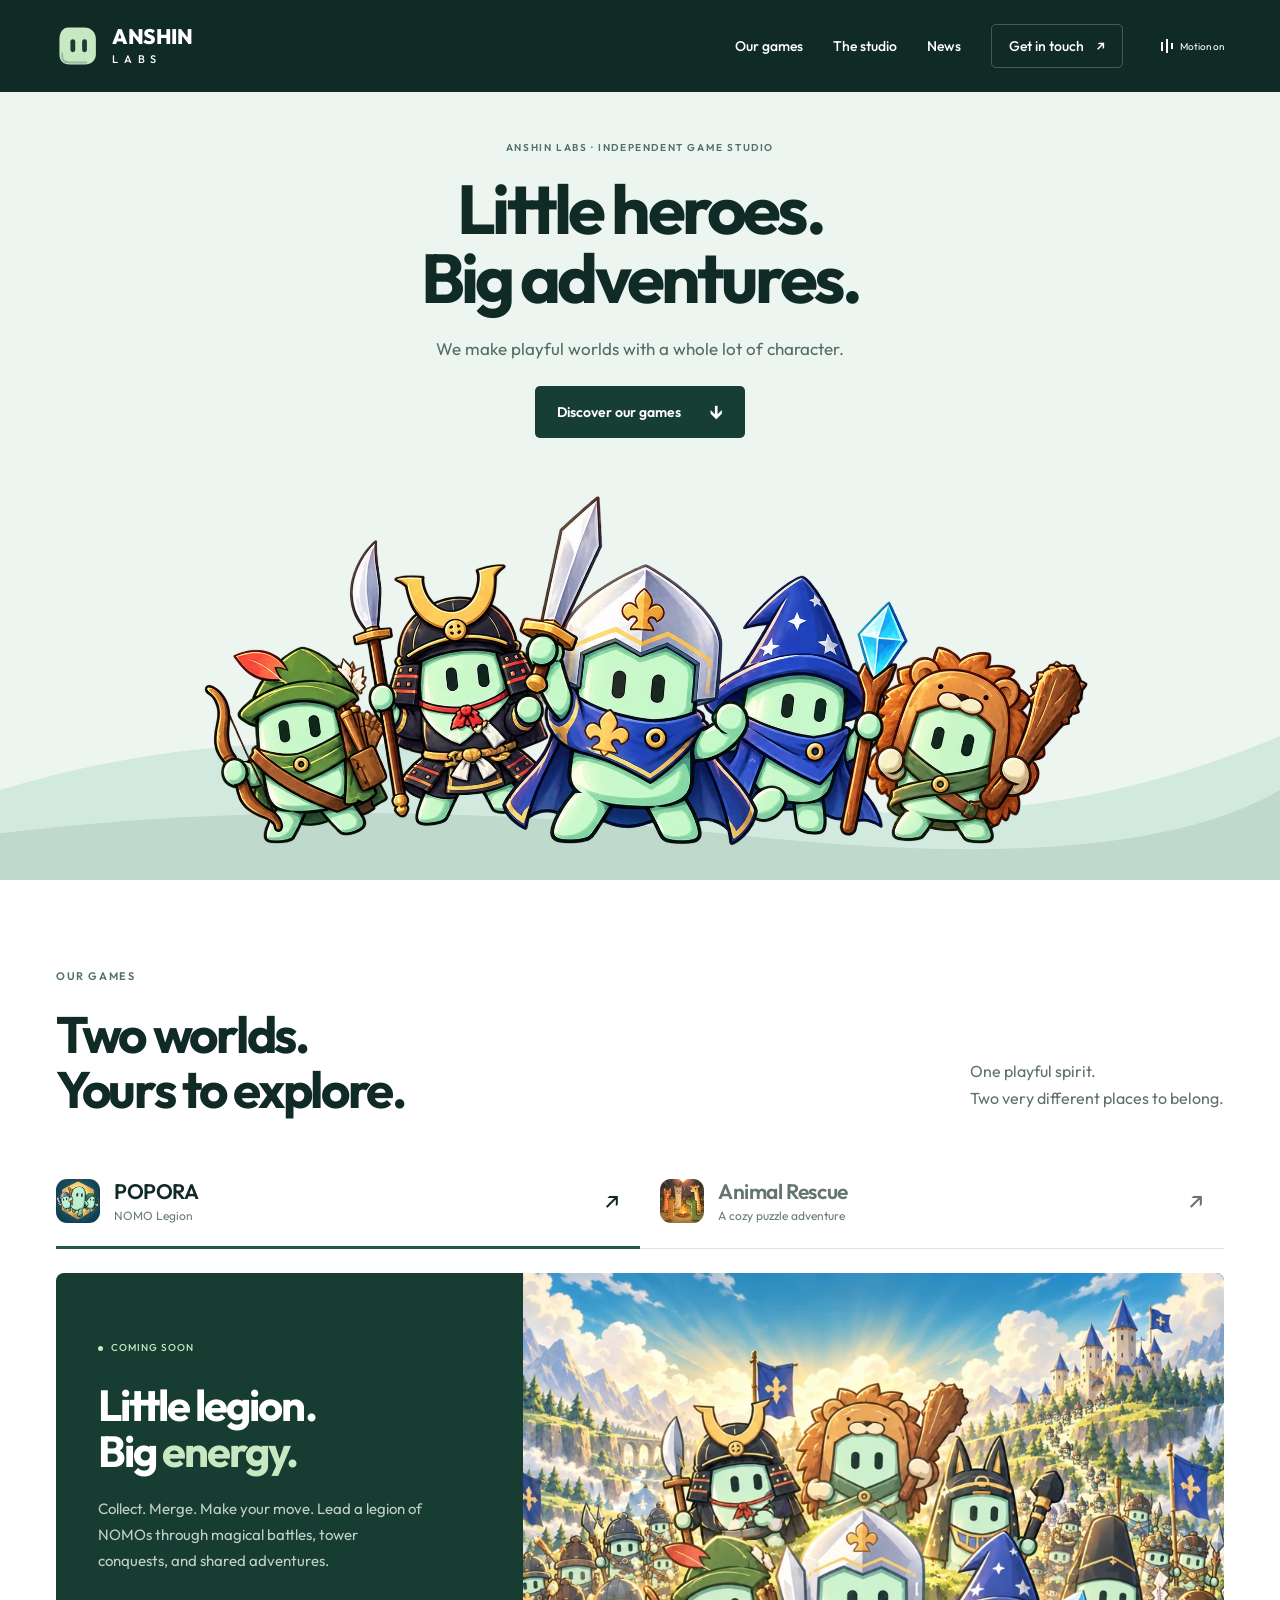
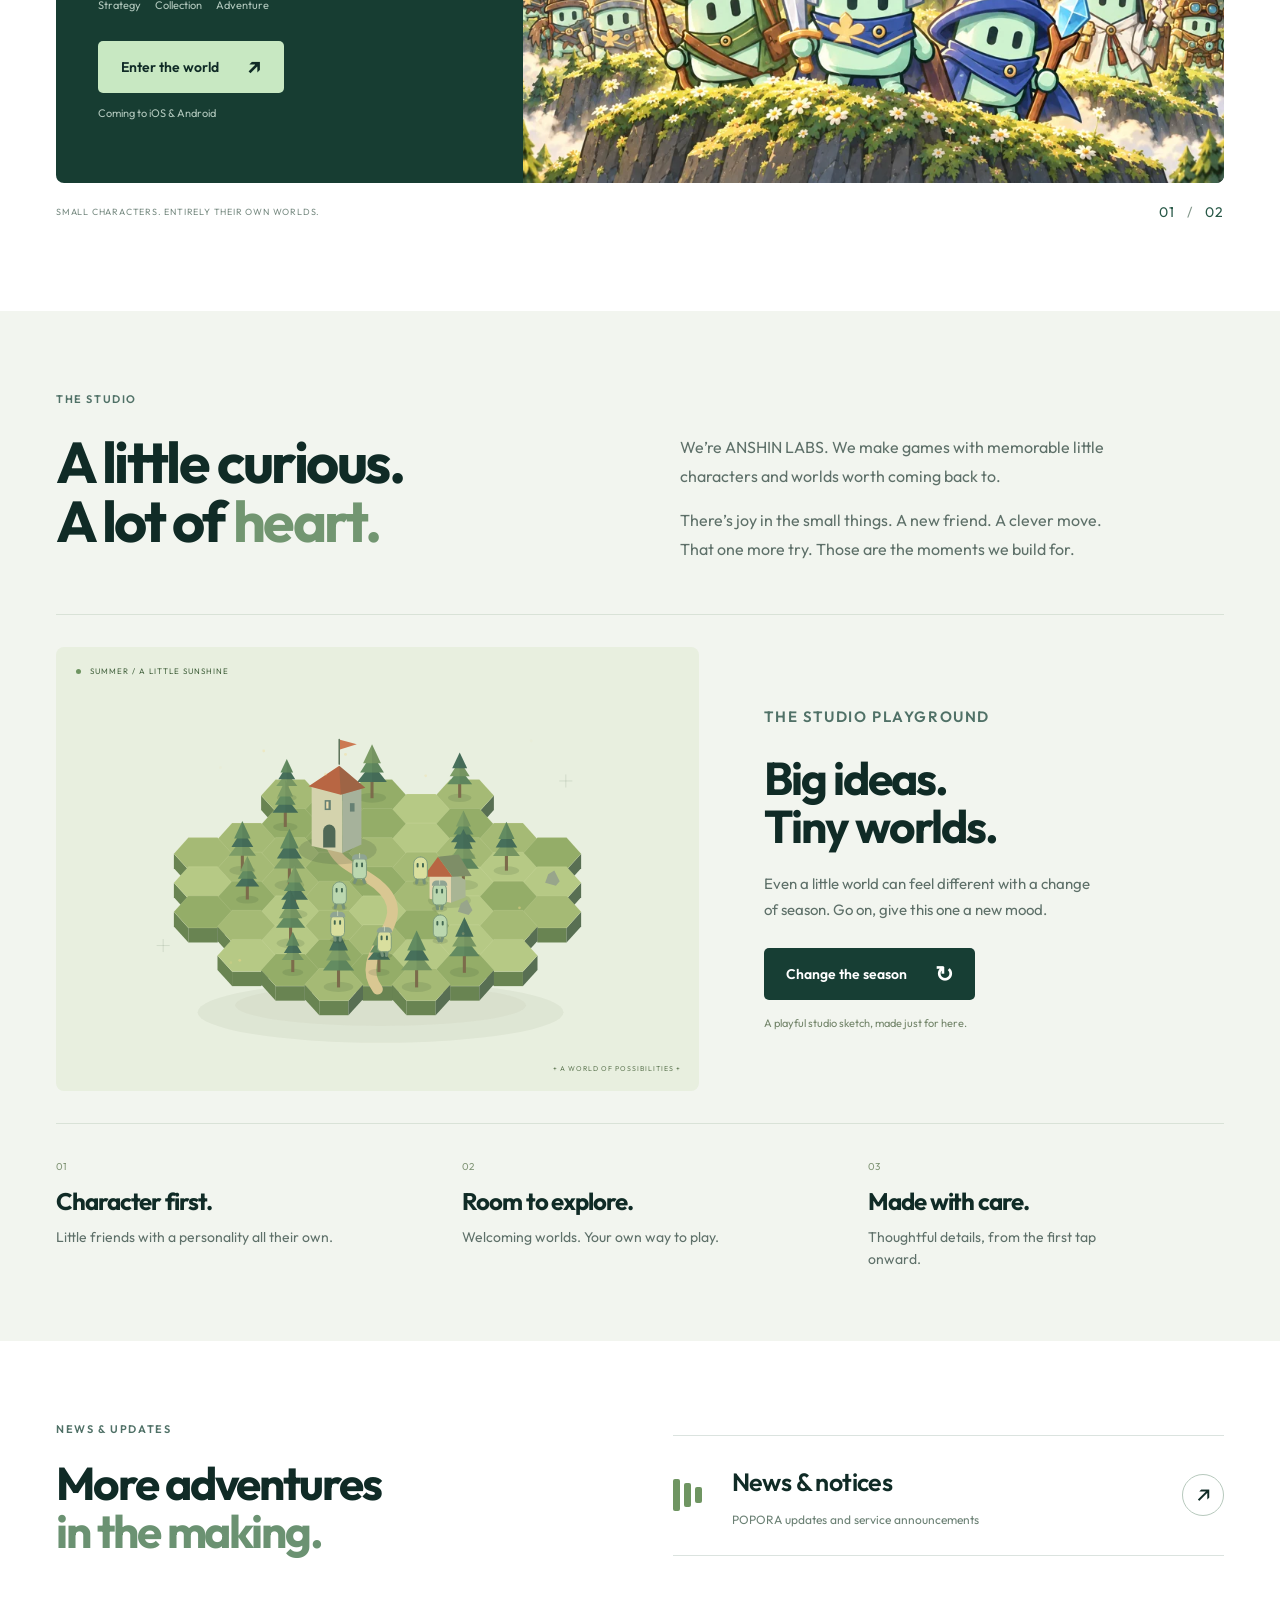
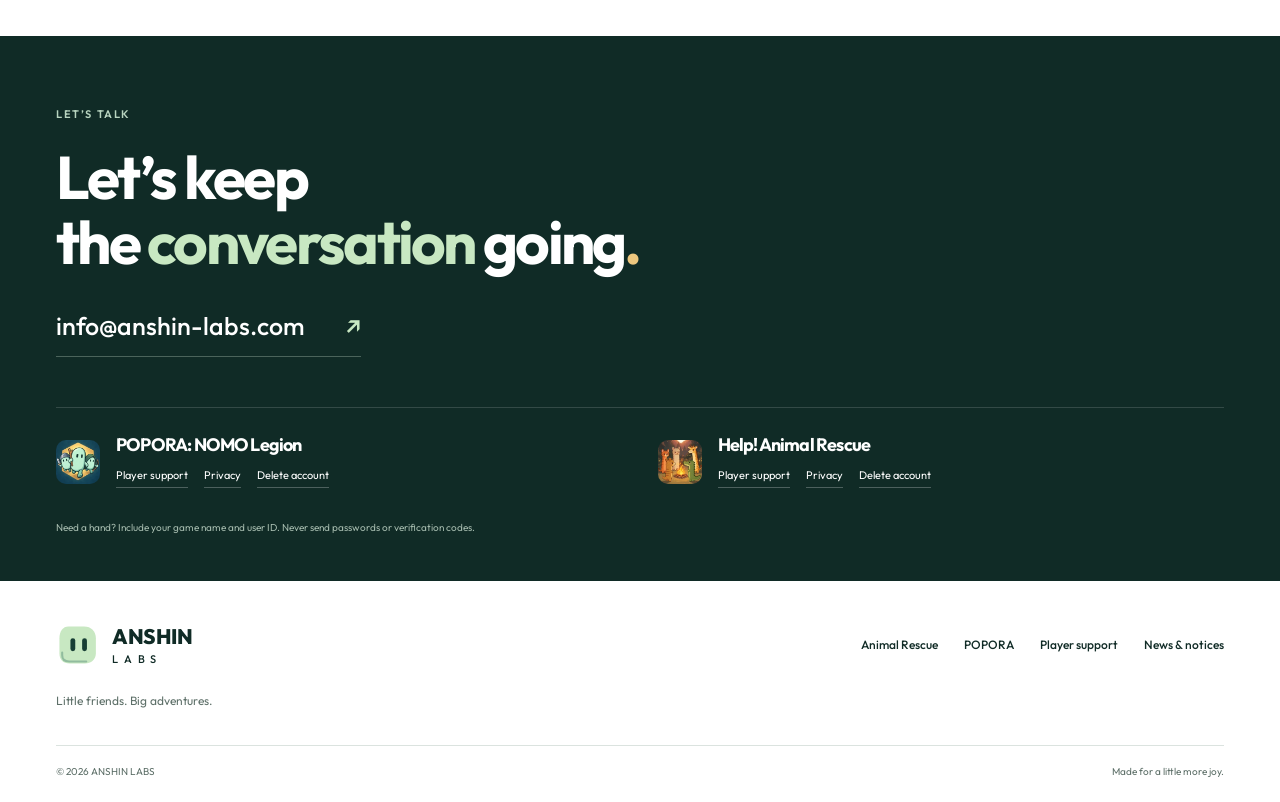
==== commit 1cfabc98: "Refresh studio identity with clean NOMO character hero and new icons" ====
--- a/index.html
+++ b/index.html
@@ -1,52 +1,41 @@
-<!doctype html><html lang="en"><head><meta charset="utf-8"><meta name="viewport" content="width=device-width,initial-scale=1"><title>Little friends. Big adventures. · ANSHIN LABS</title><meta name="description" content="Little friends. Big adventures. Discover Animal Rescue and POPORA: NOMO Legion from ANSHIN LABS."><meta name="theme-color" content="#111b18"><meta property="og:title" content="Little friends. Big adventures. · ANSHIN LABS"><meta property="og:description" content="Little friends. Big adventures. Discover Animal Rescue and POPORA: NOMO Legion from ANSHIN LABS."><meta property="og:type" content="website"><meta property="og:image" content="https://anshin-labs.com/assets/popora-world.webp"><meta property="og:url" content="https://anshin-labs.com/"><link rel="canonical" href="https://anshin-labs.com/"><link rel="icon" href="/assets/studio-mark.svg" type="image/svg+xml"><link rel="stylesheet" href="/site.css"><link rel="stylesheet" href="/experience.css"><script defer src="/site.js"></script><script defer src="/experience.js"></script></head><body data-view="home"><a class="skip" href="#main">Skip to content</a><div class="reading-progress" aria-hidden="true"></div><header class="header wrap"><a class="brand" href="/" aria-label="ANSHIN LABS home"><img src="/assets/studio-mark.svg" width="36" height="36" alt=""><span>ANSHIN<span class="brand-light">LABS</span></span></a><nav aria-label="Main navigation"><a href="/#games">Our games</a><a href="/#studio">The studio</a><a href="/popora/notices/">News</a><a class="nav-support" href="/#support">Get in touch <span aria-hidden="true">↗</span></a></nav><button class="motion-toggle" type="button" aria-pressed="false" aria-label="Pause decorative motion"><span class="motion-bars" aria-hidden="true"><i></i><i></i><i></i></span><span class="motion-label">Motion on</span></button></header><main id="main"><section class="studio-hero" aria-labelledby="hero-title">
-  <div class="hero-grid" aria-hidden="true"></div>
-  <div class="hero-orbits" aria-hidden="true"><i></i><i></i><i></i></div>
-  <div class="wrap hero-layout">
-    <div class="hero-editorial">
-      <p class="eyebrow"><span class="signal-dot"></span> AN INDEPENDENT GAME STUDIO</p>
-      <h1 id="hero-title">Small worlds.<br>Endless <span class="play-word">play<svg viewBox="0 0 260 24" aria-hidden="true"><path d="M4 17Q105 0 252 13M22 22Q130 9 234 20"/></svg></span><span class="coral-dot">.</span></h1>
-      <p class="hero-description">We turn little characters into<br>worlds you’ll want to get lost in.</p>
-      <a class="button electric" href="#games">Explore our games <span aria-hidden="true">↗</span></a>
-      <div class="hero-coordinates"><span class="crosshair" aria-hidden="true">+</span><span>IMAGINATION, SET IN MOTION.</span></div>
-    </div>
-    <div class="hero-portal" data-tilt>
-      <div class="portal-rim" aria-hidden="true"></div>
-      <div class="portal-picture"><img src="/assets/popora-world.webp" width="1440" height="960" alt="Tiny NOMO heroes on a grand adventure through a fantasy valley" fetchpriority="high"></div>
-      <svg class="portal-lines" viewBox="0 0 600 640" fill="none" aria-hidden="true"><path d="M32 130V54H140M458 32H570V136M586 498V590H448M135 617H22V508"/><path class="dash-line" d="M45 312C-36 78 577-13 565 307S71 717 45 312Z"/><circle cx="43" cy="304" r="5"/><circle cx="566" cy="311" r="5"/></svg>
-      <div class="portal-id"><span class="signal-dot"></span> WORLD 01 — POPORA</div>
-      <a class="portal-caption" href="/popora/"><span>Meet your<br><strong>next little legion.</strong></span><span class="circle-arrow" aria-hidden="true">↗</span></a>
-      <span class="orbit-label" aria-hidden="true">ANSHIN LABS · WORLDS WORTH EXPLORING ·</span>
-    </div>
+<!doctype html><html lang="en"><head><meta charset="utf-8"><meta name="viewport" content="width=device-width,initial-scale=1"><title>Little friends. Big adventures. · ANSHIN LABS</title><meta name="description" content="Little friends. Big adventures. Discover Animal Rescue and POPORA: NOMO Legion from ANSHIN LABS."><meta name="theme-color" content="#102b26"><meta property="og:title" content="Little friends. Big adventures. · ANSHIN LABS"><meta property="og:description" content="Little friends. Big adventures. Discover Animal Rescue and POPORA: NOMO Legion from ANSHIN LABS."><meta property="og:type" content="website"><meta property="og:image" content="https://anshin-labs.com/assets/popora-world.webp"><meta property="og:url" content="https://anshin-labs.com/"><link rel="canonical" href="https://anshin-labs.com/"><link rel="icon" href="/assets/favicon-v2.svg" type="image/svg+xml"><link rel="icon" href="/assets/favicon-v2-32.png" type="image/png" sizes="32x32"><link rel="apple-touch-icon" href="/assets/apple-touch-icon-v2.png" sizes="180x180"><link rel="stylesheet" href="/site.css"><link rel="stylesheet" href="/experience.css"><script defer src="/site.js"></script><script defer src="/experience.js"></script></head><body data-view="home"><a class="skip" href="#main">Skip to content</a><div class="reading-progress" aria-hidden="true"></div><div class="header-shell"><header class="header wrap"><a class="brand" href="/" aria-label="ANSHIN LABS home"><img src="/assets/studio-mark-v2.svg" width="44" height="44" alt=""><span class="brand-wordmark">ANSHIN<span>LABS</span></span></a><nav aria-label="Main navigation"><a href="/#games">Our games</a><a href="/#studio">The studio</a><a href="/popora/notices/">News</a><a class="nav-support" href="/#support">Get in touch <span aria-hidden="true">↗</span></a></nav><button class="motion-toggle" type="button" aria-pressed="false" aria-label="Pause decorative motion"><span class="motion-bars" aria-hidden="true"><i></i><i></i><i></i></span><span class="motion-label">Motion on</span></button></header></div><main id="main"><section class="studio-hero" aria-labelledby="hero-title">
+  <div class="hero-copy wrap">
+    <p class="eyebrow">ANSHIN LABS · INDEPENDENT GAME STUDIO</p>
+    <h1 id="hero-title">Little heroes.<br>Big adventures.</h1>
+    <p>We make playful worlds with a whole lot of character.</p>
+    <a class="button hero-button" href="#games">Discover our games <span aria-hidden="true">↓</span></a>
   </div>
-  <div class="hero-baseline wrap"><span>GOOD GAMES. LITTLE CHARACTERS. BIG HEART.</span><a href="#games">SCROLL TO DISCOVER <span aria-hidden="true">↓</span></a></div>
+  <div class="hero-cast" data-reveal>
+    <svg class="hero-landscape" viewBox="0 0 1440 240" preserveAspectRatio="none" aria-hidden="true"><path d="M0 140Q330 40 720 130T1440 80V240H0Z" fill="#d2e9df"/><path d="M0 188Q390 142 830 190T1440 140V240H0Z" fill="#bfd9cc"/></svg>
+    <img class="hero-nomos" src="/assets/nomo-studio-lineup-v2.webp" width="1774" height="887" alt="Five NOMO heroes: an archer, a samurai, a silver knight, a wizard and a lion-hood warrior" fetchpriority="high">
+  </div>
 </section>
-<div class="word-ribbon" aria-hidden="true"><div><span>MADE TO EXPLORE</span><b>✳</b><span>BUILT FOR PLAY</span><b>✳</b><span>A LITTLE WONDER</span><b>✳</b><span>MADE TO EXPLORE</span><b>✳</b><span>BUILT FOR PLAY</span><b>✳</b><span>A LITTLE WONDER</span><b>✳</b></div></div>
 <section class="worlds-section wrap" id="games" aria-labelledby="games-title">
-  <div class="editorial-heading" data-reveal><div><p class="eyebrow">01 / OUR WORLDS</p><h2 id="games-title">Find your kind<br>of <em>adventure.</em></h2></div><p>One playful spirit.<br>Two very different places to belong.</p></div>
+  <div class="editorial-heading" data-reveal><div><p class="eyebrow">OUR GAMES</p><h2 id="games-title">Two worlds.<br>Yours to explore.</h2></div><p>One playful spirit.<br>Two very different places to belong.</p></div>
   <div class="world-tabs" role="tablist" aria-label="Explore our games">
-    <button role="tab" id="tab-popora" aria-controls="world-popora" aria-selected="true" data-world="popora"><span class="world-index">01</span><img src="/assets/popora-icon.webp" width="40" height="40" alt=""><span>POPORA<small>NOMO Legion</small></span><span class="tab-arrow" aria-hidden="true">↗</span></button>
-    <button role="tab" id="tab-animal" aria-controls="world-animal" aria-selected="false" tabindex="-1" data-world="animal"><span class="world-index">02</span><img src="/assets/animal-icon.webp" width="40" height="40" alt=""><span>Animal Rescue<small>A cozy puzzle adventure</small></span><span class="tab-arrow" aria-hidden="true">↗</span></button>
+    <button role="tab" id="tab-popora" aria-controls="world-popora" aria-selected="true" data-world="popora"><img src="/assets/popora-icon.webp" width="40" height="40" alt=""><span>POPORA<small>NOMO Legion</small></span><span class="tab-arrow" aria-hidden="true">↗</span></button>
+    <button role="tab" id="tab-animal" aria-controls="world-animal" aria-selected="false" tabindex="-1" data-world="animal"><img src="/assets/animal-icon.webp" width="40" height="40" alt=""><span>Animal Rescue<small>A cozy puzzle adventure</small></span><span class="tab-arrow" aria-hidden="true">↗</span></button>
   </div>
   <div class="world-stage">
     <article class="world-panel" id="world-popora" role="tabpanel" aria-labelledby="tab-popora">
-      <div class="world-visual"><img src="/assets/popora-legion.webp" width="1000" height="667" loading="lazy" alt="A colorful collection of NOMO heroes ready for battle"><span class="visual-cross top" aria-hidden="true">+</span><span class="visual-cross bottom" aria-hidden="true">+</span><span class="world-art-label">THE WORLD OF POPORA</span></div>
+      <div class="world-visual"><img src="/assets/popora-legion.webp" width="1000" height="667" loading="lazy" alt="A colorful collection of NOMO heroes ready for battle"></div>
       <div class="world-description"><span class="release-pill"><i></i> COMING SOON</span><h3>Little legion.<br>Big <em>energy.</em></h3><p>Collect. Merge. Make your move. Lead a legion of NOMOs through magical battles, tower conquests, and shared adventures.</p><div class="genre-tags"><span>Strategy</span><span>Collection</span><span>Adventure</span></div><a class="button electric" href="/popora/">Enter the world <span aria-hidden="true">↗</span></a><span class="platform-note">Coming to iOS &amp; Android</span></div>
     </article>
     <article class="world-panel animal-panel" id="world-animal" role="tabpanel" aria-labelledby="tab-animal" hidden>
-      <div class="world-visual"><img src="/assets/animal-world.webp" width="672" height="1536" loading="lazy" alt="Animal friends gathered around a glowing campfire in the forest"><span class="visual-cross top" aria-hidden="true">+</span><span class="visual-cross bottom" aria-hidden="true">+</span><span class="world-art-label">HELP! ANIMAL RESCUE</span></div>
+      <div class="world-visual"><img src="/assets/animal-world.webp" width="672" height="1536" loading="lazy" alt="Animal friends gathered around a glowing campfire in the forest"></div>
       <div class="world-description"><span class="release-pill"><i></i> AVAILABLE NOW</span><h3>Match a little.<br>Help <em>a lot.</em></h3><p>A gentle puzzle, a new animal friend, and a forest full of heart. Take a little time for a cozier kind of adventure.</p><div class="genre-tags"><span>Puzzles</span><span>Animal friends</span><span>Cozy worlds</span></div><a class="button electric" href="/animal-rescue.html">Explore the forest <span aria-hidden="true">↗</span></a><span class="platform-note">Play on iOS &amp; Android</span></div>
     </article>
   </div>
   <div class="world-stage-footer"><span>SMALL CHARACTERS. ENTIRELY THEIR OWN WORLDS.</span><span class="world-counter" aria-live="polite">01 <i>/</i> 02</span></div>
 </section>
 <section class="studio-section" id="studio" aria-labelledby="studio-title">
-  <div class="wrap studio-intro" data-reveal><p class="eyebrow">02 / THE PEOPLE BEHIND THE PLAY</p><h2 id="studio-title">A little curious.<br>A lot of <span>heart.</span></h2><div class="studio-paragraphs"><p>We’re ANSHIN LABS. We make games with memorable little characters and worlds worth coming back to.</p><p>There’s joy in the small things. A new friend. A clever move. That one more try. Those are the moments we build for.</p></div><svg class="studio-asterisk" viewBox="0 0 100 100" aria-hidden="true"><path d="M50 0V100M0 50H100M15 15L85 85M15 85L85 15"/></svg></div>
+  <div class="wrap studio-intro" data-reveal><p class="eyebrow">THE STUDIO</p><h2 id="studio-title">A little curious.<br>A lot of <span>heart.</span></h2><div class="studio-paragraphs"><p>We’re ANSHIN LABS. We make games with memorable little characters and worlds worth coming back to.</p><p>There’s joy in the small things. A new friend. A clever move. That one more try. Those are the moments we build for.</p></div></div>
   <div class="playground wrap">
     <div class="playground-art"><canvas id="world-canvas" width="840" height="580" aria-label="An illustrated floating hexagon island with tiny NOMOs, trees, and a little tower">An illustrated island with little NOMOs.</canvas><div class="playground-readout"><span class="signal-dot"></span><span id="season-readout">SUMMER / A LITTLE SUNSHINE</span></div><span class="map-coordinate" aria-hidden="true">+ A WORLD OF POSSIBILITIES +</span></div>
     <div class="playground-copy"><p class="eyebrow">THE STUDIO PLAYGROUND</p><h3>Big ideas.<br>Tiny worlds.</h3><p>Even a little world can feel different with a change of season. Go on, give this one a new mood.</p><button class="button" id="change-season">Change the season <span aria-hidden="true">↻</span></button><p class="playground-note">A playful studio sketch, made just for here.</p></div>
   </div>
   <div class="studio-principles wrap"><div><span>01</span><h3>Character first.</h3><p>Little friends with a personality all their own.</p></div><div><span>02</span><h3>Room to explore.</h3><p>Welcoming worlds. Your own way to play.</p></div><div><span>03</span><h3>Made with care.</h3><p>Thoughtful details, from the first tap onward.</p></div></div>
 </section>
-<section class="dispatch-section wrap" data-reveal><div><p class="eyebrow">03 / FROM OUR WORLDS</p><h2>More adventures<br><em>in the making.</em></h2></div><a class="dispatch-link" href="/popora/notices/"><span class="dispatch-icon" aria-hidden="true"><i></i><i></i><i></i></span><span>News &amp; notices<small>POPORA updates and service announcements</small></span><span class="circle-arrow" aria-hidden="true">↗</span></a></section>
-<section class="contact-section" id="support"><div class="contact-orbit" aria-hidden="true"></div><div class="wrap"><p class="eyebrow">04 / SAY HELLO</p><h2>Let’s keep<br>the <em>conversation</em> going<span>.</span></h2><a class="contact-mail" href="mailto:info@anshin-labs.com">info@anshin-labs.com <span aria-hidden="true">↗</span></a><div class="contact-games"><article><img src="/assets/popora-icon.webp" alt="" width="44" height="44"><div><h3>POPORA: NOMO Legion</h3><div class="support-links"><a href="/popora/support.html">Player support</a><a href="/popora/privacy.html">Privacy</a><a href="/popora/delete-account.html">Delete account</a></div></div></article><article><img src="/assets/animal-icon.webp" alt="" width="44" height="44"><div><h3>Help! Animal Rescue</h3><div class="support-links"><a href="mailto:info@anshin-labs.com?subject=Animal%20Rescue%20Support">Player support</a><a href="/privacy.html">Privacy</a><a href="/delete-account.html">Delete account</a></div></div></article></div><p class="contact-hint">Need a hand? Include your game name and user ID. Never send passwords or verification codes.</p></div></section>
-</main><footer class="footer wrap"><div><a class="brand" href="/"><img src="/assets/studio-mark.svg" width="36" height="36" alt=""><span>ANSHIN<span class="brand-light">LABS</span></span></a><p>Little friends. Big adventures.</p></div><div class="footer-links"><a href="/animal-rescue.html">Animal Rescue</a><a href="/popora/">POPORA</a><a href="/#support">Player support</a><a href="/popora/notices/">News &amp; notices</a></div><div class="copyright">© 2026 ANSHIN LABS<span>Made for a little more joy.</span></div></footer></body></html>+<section class="dispatch-section wrap" data-reveal><div><p class="eyebrow">NEWS &amp; UPDATES</p><h2>More adventures<br><em>in the making.</em></h2></div><a class="dispatch-link" href="/popora/notices/"><span class="dispatch-icon" aria-hidden="true"><i></i><i></i><i></i></span><span>News &amp; notices<small>POPORA updates and service announcements</small></span><span class="circle-arrow" aria-hidden="true">↗</span></a></section>
+<section class="contact-section" id="support"><div class="wrap"><p class="eyebrow">LET’S TALK</p><h2>Let’s keep<br>the <em>conversation</em> going<span>.</span></h2><a class="contact-mail" href="mailto:info@anshin-labs.com">info@anshin-labs.com <span aria-hidden="true">↗</span></a><div class="contact-games"><article><img src="/assets/popora-icon.webp" alt="" width="44" height="44"><div><h3>POPORA: NOMO Legion</h3><div class="support-links"><a href="/popora/support.html">Player support</a><a href="/popora/privacy.html">Privacy</a><a href="/popora/delete-account.html">Delete account</a></div></div></article><article><img src="/assets/animal-icon.webp" alt="" width="44" height="44"><div><h3>Help! Animal Rescue</h3><div class="support-links"><a href="mailto:info@anshin-labs.com?subject=Animal%20Rescue%20Support">Player support</a><a href="/privacy.html">Privacy</a><a href="/delete-account.html">Delete account</a></div></div></article></div><p class="contact-hint">Need a hand? Include your game name and user ID. Never send passwords or verification codes.</p></div></section>
+</main><footer class="footer wrap"><div><a class="brand" href="/"><img src="/assets/studio-mark-v2.svg" width="44" height="44" alt=""><span class="brand-wordmark">ANSHIN<span>LABS</span></span></a><p>Little friends. Big adventures.</p></div><div class="footer-links"><a href="/animal-rescue.html">Animal Rescue</a><a href="/popora/">POPORA</a><a href="/#support">Player support</a><a href="/popora/notices/">News &amp; notices</a></div><div class="copyright">© 2026 ANSHIN LABS<span>Made for a little more joy.</span></div></footer></body></html>
--- a/experience.css
+++ b/experience.css
@@ -1,1531 +1,226 @@
 @import url('https://fonts.googleapis.com/css2?family=Outfit:wght@400;500;600;700;800;900&display=swap');
-:root {
-  --night:#111b18;
-  --night-raised:#19251f;
-  --lime:#cfec87;
-  --cream:#f1f0e5;
-  --coral:#f88d6a;
-  --muted-light:#a6b5a9;
-}
-body {
-  font-family:'Outfit',sans-serif;
-}
-button {
-  font-family:inherit;
-}
-::selection {
-  background:var(--lime);
-  color:var(--night);
-}
-.header {
-  height:100px;
-  max-width:1440px;
-}
-.brand {
-  font-family:'Outfit',sans-serif;
-  letter-spacing:-.8px;
-  font-weight:700;
-}
-.brand-light {
-  font-weight:400;
-}
-.header nav {
-  margin-left:auto;
-  font-weight:500;
-  font-size:13px;
-  gap:30px;
-}
-.header .nav-support {
-  border-radius:8px;
-}
-.motion-toggle {
-  display:flex;
-  align-items:center;
-  gap:8px;
-  border:0;
-  background:transparent;
-  color:inherit;
-  cursor:pointer;
-  font-size:10px;
-  padding:8px 0 8px 12px;
-  min-height:36px;
-}
-.motion-bars {
-  height:14px;
-  display:flex;
-  align-items:center;
-  gap:3px;
-}
-.motion-bars i {
-  display:block;
-  width:2px;
-  height:10px;
-  background:currentColor;
-  animation:audio-bars 1s ease-in-out infinite alternate;
-}
-.motion-bars i:nth-child(2) {
-  animation-delay:-.6s;
-  height:14px;
-}
-.motion-bars i:nth-child(3) {
-  animation-delay:-.3s;
-  height:6px;
-}
-@keyframes audio-bars {
-  to {
-    transform:scaleY(.3);
-  }
-}
-.reading-progress {
-  position:fixed;
-  left:0;
-  top:0;
-  width:100%;
-  height:2px;
-  transform-origin:left;
-  transform:scaleX(var(--scroll-progress,0));
-  background:var(--coral);
-  z-index:20;
-  pointer-events:none;
-}
-.button {
-  border-radius:8px;
-  font-weight:600;
-  min-height:54px;
-  font-size:14px;
-  transition:background .2s,transform .2s,box-shadow .2s;
-}
-.button:hover {
-  transform:translateY(-3px);
-  box-shadow:0 9px 26px #0002;
-}
-.button>span {
-  transition:transform .2s;
-}
-.button:hover>span {
-  transform:translate(2px,-2px);
-}
-.eyebrow {
-  letter-spacing:1.8px;
-  font-weight:500;
-  font-size:10px;
-}
-.footer {
-  max-width:1440px;
-}
-.footer-links {
-  font-weight:400;
-}
-.footer .copyright {
-  letter-spacing:.7px;
-}
-.header .brand img,.footer .brand img {
-  border-radius:7px;
-}
-.motion-paused *,.motion-paused *::before,.motion-paused *::after {
-  animation-play-state:paused!important;
-}
-.motion-paused [data-tilt] {
-  transform:none!important;
-}
-body[data-view=home] {
-  background:var(--night);
-  color:var(--cream);
-  --ink:var(--cream);
-  --muted:var(--muted-light);
-  --line:#ffffff20;
-  --paper:var(--night);
-}
-body[data-view=home] .brand img {
-  filter:grayscale(1) brightness(1.8);
-}
-body[data-view=home] .header .nav-support {
-  border-color:#ffffff30;
-}
-body[data-view=home] .header nav>a:hover {
-  color:var(--lime);
-}
-body[data-view=home] .eyebrow {
-  color:#b9c5b4;
-}
-body[data-view=home] h1,body[data-view=home] h2,body[data-view=home] h3 {
-  font-family:'Outfit',sans-serif;
-  font-weight:500;
-  letter-spacing:-.055em;
-}
-body[data-view=home] em {
-  color:var(--lime);
-  font-style:normal;
-}
-.electric {
-  background:var(--lime);
-  color:var(--night);
-}
-.electric:hover {
-  background:#e1f6b4;
-}
-.studio-hero {
-  position:relative;
-  overflow:hidden;
-  border-bottom:1px solid #ffffff15;
-}
-.hero-grid {
-  position:absolute;
-  inset:0;
-  background-image:linear-gradient(#bac8ab08 1px,transparent 1px),linear-gradient(90deg,#bac8ab08 1px,transparent 1px);
-  background-size:100px 100px;
-  pointer-events:none;
-  mask-image:linear-gradient(to right,#000,transparent 65%);
-}
-.hero-layout {
-  display:grid;
-  grid-template-columns:1fr 1.07fr;
-  align-items:center;
-  gap:25px;
-  min-height:690px;
-  position:relative;
-  max-width:1440px;
-  padding-block:25px 70px;
-}
-.hero-editorial {
-  position:relative;
-  z-index:2;
-  padding-block:35px;
-}
-.hero-editorial .eyebrow {
-  margin-bottom:34px;
-  display:flex;
-  gap:10px;
-  align-items:center;
-}
-.signal-dot {
-  display:inline-block;
-  width:5px;
-  height:5px;
-  border-radius:50%;
-  background:var(--lime);
-  box-shadow:0 0 0 4px #cfec8712;
-  flex-shrink:0;
-}
-.hero-editorial h1 {
-  font-size:clamp(65px,6.5vw,100px);
-  line-height:.97;
-  white-space:nowrap;
-  font-weight:500!important;
-}
-.play-word {
-  position:relative;
-  display:inline-block;
-  color:var(--lime);
-}
-.play-word svg {
-  position:absolute;
-  bottom:-23px;
-  left:0;
-  width:100%;
-  height:26px;
-  stroke:var(--coral);
-  stroke-width:2.2;
-  fill:none;
-  stroke-linecap:round;
-  stroke-dasharray:280;
-  animation:draw-line 1.6s ease-out both;
-}
-.coral-dot {
-  color:var(--coral);
-}
-@keyframes draw-line {
-  from {
-    stroke-dashoffset:280;
-  }
-  to {
-    stroke-dashoffset:0;
-  }
-}
-.hero-description {
-  font-size:18px;
-  line-height:1.65;
-  margin:45px 0 29px;
-  color:var(--muted-light);
-}
-.hero-coordinates {
-  display:flex;
-  align-items:center;
-  gap:12px;
-  margin-top:58px;
-  font-size:9px;
-  letter-spacing:1.5px;
-  color:#879a8b;
-}
-.crosshair {
-  font-size:27px;
-  font-weight:200;
-  color:var(--coral);
-}
-.hero-portal {
-  position:relative;
-  min-width:0;
-  height:620px;
-  perspective:1000px;
-  transform:rotateX(var(--tilt-y,0deg)) rotateY(var(--tilt-x,0deg));
-  transition:transform .5s ease-out;
-}
-.portal-picture {
-  position:absolute;
-  inset:20px 18px 34px;
-  border-radius:200px 200px 18px 18px;
-  overflow:hidden;
-  transform:rotate(5deg);
-  background:#bcd4b1;
-}
-.portal-picture>img {
-  height:100%;
-  width:100%;
-  object-fit:cover;
-  object-position:54% center;
-  transform:scale(1.03);
-  animation:picture-arrive 1.4s ease-out both;
-}
-@keyframes picture-arrive {
-  from {
-    transform:scale(1.1);
-  }
-  to {
-    transform:scale(1.03);
-  }
-}
-.portal-rim {
-  position:absolute;
-  inset:7px 28px 22px 4px;
-  border:1px solid #cfec8750;
-  border-radius:230px 230px 20px 20px;
-  transform:rotate(-5deg);
-}
-.portal-lines {
-  position:absolute;
-  inset:-4% -4%;
-  width:108%;
-  height:108%;
-  pointer-events:none;
-  stroke:#dfebb587;
-  stroke-width:1;
-}
-.portal-lines .dash-line {
-  stroke-dasharray:3 12;
-  animation:orbit-dash 45s linear infinite;
-}
-.portal-lines circle {
-  fill:var(--lime);
-  stroke:none;
-}
-@keyframes orbit-dash {
-  to {
-    stroke-dashoffset:-600;
-  }
-}
-.portal-id {
-  position:absolute;
-  top:24px;
-  left:20px;
-  background:var(--night);
-  border:1px solid #ffffff25;
-  padding:12px 16px;
-  display:flex;
-  align-items:center;
-  gap:9px;
-  font-size:9px;
-  letter-spacing:1px;
-  transform:rotate(-5deg);
-}
-.portal-caption {
-  position:absolute;
-  bottom:6px;
-  left:30px;
-  right:45px;
-  display:flex;
-  align-items:center;
-  justify-content:space-between;
-  background:var(--night);
-  border:1px solid #ffffff25;
-  padding:22px 25px;
-  transform:rotate(-3deg);
-  box-shadow:0 20px 45px #0003;
-}
-.portal-caption>span:first-child {
-  font-size:15px;
-  line-height:1.5;
-  font-weight:400;
-  color:#9cae9f;
-}
-.portal-caption strong {
-  font-size:22px;
-  color:var(--cream);
-  font-weight:500;
-  letter-spacing:-.5px;
-}
-.circle-arrow {
-  display:grid;
-  place-items:center;
-  width:46px;
-  height:46px;
-  border:1px solid #ffffff40;
-  border-radius:50%;
-  font-size:24px;
-  transition:background .2s,color .2s,transform .2s;
-  flex-shrink:0;
-}
-.portal-caption:hover .circle-arrow,.dispatch-link:hover .circle-arrow {
-  background:var(--lime);
-  color:var(--night);
-  transform:rotate(45deg);
-}
-.orbit-label {
-  position:absolute;
-  right:-26px;
-  top:49%;
-  font-size:8px;
-  letter-spacing:2px;
-  writing-mode:vertical-rl;
-  color:var(--lime);
-}
-.hero-baseline {
-  max-width:1440px;
-  display:flex;
-  justify-content:space-between;
-  border-top:1px solid #ffffff18;
-  padding:23px 0 28px;
-  font-size:9px;
-  letter-spacing:1.4px;
-  color:#93a394;
-}
-.hero-baseline a {
-  color:var(--cream);
-}
-.hero-baseline a span {
-  margin-left:20px;
-}
-.hero-orbits {
-  position:absolute;
-  inset:0;
-  pointer-events:none;
-  overflow:hidden;
-}
-.hero-orbits i {
-  position:absolute;
-  left:-300px;
-  bottom:-640px;
-  width:1000px;
-  height:1000px;
-  border:1px solid #cfec8710;
-  border-radius:50%;
-}
-.hero-orbits i:nth-child(2) {
-  width:1150px;
-  height:1150px;
-  bottom:-710px;
-  left:-380px;
-}
-.hero-orbits i:nth-child(3) {
-  width:1300px;
-  height:1300px;
-  bottom:-775px;
-  left:-455px;
-}
-.word-ribbon {
-  overflow:hidden;
-  padding:27px 0;
-  background:#19251f;
-  border-bottom:1px solid #ffffff10;
-}
-.word-ribbon>div {
-  display:flex;
-  align-items:center;
-  gap:45px;
-  width:max-content;
-  animation:marquee 45s linear infinite;
-}
-.word-ribbon span {
-  font-size:24px;
-  font-weight:400;
-  letter-spacing:1px;
-  color:#becabb;
-}
-.word-ribbon b {
-  font-size:24px;
-  color:var(--coral);
-  font-weight:400;
-}
-@keyframes marquee {
-  to {
-    transform:translateX(-50%);
-  }
-}
-.worlds-section {
-  padding-block:100px;
-  max-width:1440px;
-}
-.editorial-heading {
-  display:flex;
-  justify-content:space-between;
-  align-items:flex-end;
-  margin-bottom:46px;
-  gap:30px;
-}
-.editorial-heading h2 {
-  font-size:clamp(40px,4.4vw,64px);
-  line-height:1.05;
-}
-.editorial-heading>p {
-  font-size:15px;
-  line-height:1.7;
-  max-width:270px;
-  padding-bottom:6px;
-}
-.world-tabs {
-  display:grid;
-  grid-template-columns:1fr 1fr;
-  gap:0;
-  border-top:1px solid #ffffff24;
-  border-bottom:1px solid #ffffff24;
-  margin-bottom:26px;
-}
-.world-tabs button {
-  display:flex;
-  align-items:center;
-  gap:18px;
-  background:transparent;
-  color:#8ea08f;
-  border:0;
-  text-align:left;
-  min-height:100px;
-  padding:20px 25px;
-  cursor:pointer;
-  position:relative;
-  transition:background .2s,color .2s;
-}
-.world-tabs button+button {
-  border-left:1px solid #ffffff24;
-}
-.world-tabs button::after {
-  content:'';
-  position:absolute;
-  left:0;
-  right:0;
-  bottom:-1px;
-  height:2px;
-  background:var(--lime);
-  transform:scaleX(0);
-  transform-origin:left;
-  transition:transform .3s;
-}
-.world-tabs button[aria-selected=true] {
-  color:var(--cream);
-  background:#ffffff04;
-}
-.world-tabs button[aria-selected=true]::after {
-  transform:scaleX(1);
-}
-.world-tabs button:hover {
-  background:#ffffff08;
-}
-.world-index {
-  font-size:11px;
-  align-self:flex-start;
-  padding-top:4px;
-  font-variant-numeric:tabular-nums;
-}
-.world-tabs img {
-  border-radius:10px;
-  width:40px;
-  height:40px;
-}
-.world-tabs button>span:not(.world-index):not(.tab-arrow) {
-  font-size:21px;
-  letter-spacing:-.6px;
-  font-weight:500;
-}
-.world-tabs small {
-  display:block;
-  font-size:11px;
-  font-weight:400;
-  color:#99aa9b;
-  margin-top:4px;
-  letter-spacing:0;
-}
-.tab-arrow {
-  font-size:25px;
-  margin-left:auto;
-  color:var(--lime);
-}
-.world-stage {
-  position:relative;
-  border:1px solid #ffffff18;
-  border-radius:12px;
-  overflow:hidden;
-  background:#1b2a22;
-}
-.world-panel {
-  min-height:570px;
-  display:grid;
-  grid-template-columns:.82fr 1.3fr;
-  position:relative;
-  animation:world-enter .6s ease-out;
-}
-@keyframes world-enter {
-  from {
-    opacity:.4;
-    transform:translateY(10px);
-  }
-  to {
-    opacity:1;
-    transform:translateY(0);
-  }
-}
-.world-visual {
-  grid-column:2;
-  grid-row:1;
-  position:relative;
-  min-width:0;
-  overflow:hidden;
-  clip-path:polygon(8% 0,100% 0,100% 100%,0 100%);
-}
-.world-visual>img {
-  width:100%;
-  height:100%;
-  position:absolute;
-  inset:0;
-  object-fit:cover;
-  object-position:52% center;
-  transition:transform 1s;
-}
-.world-stage:hover .world-visual>img {
-  transform:scale(1.025);
-}
-.visual-cross {
-  position:absolute;
-  font-size:28px;
-  font-weight:200;
-  color:#fffd;
-  line-height:1;
-}
-.visual-cross.top {
-  top:20px;
-  right:25px;
-}
-.visual-cross.bottom {
-  bottom:20px;
-  left:38px;
-}
-.world-art-label {
-  position:absolute;
-  bottom:28px;
-  right:26px;
-  font-size:8px;
-  letter-spacing:1.7px;
-  color:white;
-  text-shadow:0 1px 4px #0009;
-}
-.world-description {
-  grid-column:1;
-  grid-row:1;
-  position:relative;
-  padding:48px 18px 48px 45px;
-  align-self:center;
-  z-index:1;
-}
-.release-pill {
-  display:inline-flex;
-  align-items:center;
-  gap:8px;
-  font-size:9px;
-  letter-spacing:1.5px;
-  color:#c5d5b4;
-  margin-bottom:38px;
-}
-.release-pill i {
-  height:5px;
-  width:5px;
-  background:var(--lime);
-  border-radius:50%;
-}
-.world-description h3 {
-  font-size:clamp(38px,3.6vw,56px);
-  line-height:1.03;
-  margin-bottom:23px;
-  white-space:nowrap;
-}
-.world-description>p {
-  font-size:15px;
-  line-height:1.75;
-  max-width:305px;
-}
-.genre-tags {
-  display:flex;
-  flex-wrap:wrap;
-  gap:7px;
-  margin:25px 0 30px;
-}
-.genre-tags span {
-  font-size:10px;
-  border:1px solid #ffffff24;
-  border-radius:4px;
-  padding:5px 9px;
-  color:#bbcabd;
-}
-.platform-note {
-  display:block;
-  font-size:10px;
-  margin-top:12px;
-  color:#a0b19e;
-  letter-spacing:.4px;
-}
-.animal-panel {
-  background:#352b24;
-}
-.animal-panel .world-visual>img {
-  object-position:center 73%;
-}
-.animal-panel em {
-  color:#f4dba4;
-}
-.animal-panel .electric {
-  background:#f4dba4;
-}
-.world-stage-footer {
-  display:flex;
-  justify-content:space-between;
-  align-items:center;
-  font-size:8px;
-  letter-spacing:1.4px;
-  color:#829482;
-  margin-top:20px;
-}
-.world-counter {
-  font-size:14px;
-  letter-spacing:2px;
-  color:var(--cream);
-}
-.world-counter i {
-  font-style:normal;
-  color:#6a7c69;
-  margin:0 8px;
-}
-.studio-section {
-  background:var(--cream);
-  color:var(--night);
-  padding:90px 0 75px;
-  position:relative;
-  overflow:hidden;
-  border-radius:32px 32px 0 0;
-}
-.studio-section .eyebrow {
-  color:#4f6653!important;
-}
-.studio-intro {
-  display:grid;
-  grid-template-columns:1.2fr 1fr;
-  position:relative;
-  max-width:1440px;
-  gap:25px 60px;
-}
-.studio-intro>.eyebrow {
-  grid-column:1/-1;
-  margin-bottom:0;
-}
-.studio-intro h2 {
-  font-size:clamp(46px,5.5vw,80px);
-  line-height:1;
-}
-.studio-intro h2 span {
-  color:#70885b;
-}
-.studio-paragraphs {
-  max-width:390px;
-  align-self:end;
-  padding-bottom:4px;
-  position:relative;
-  z-index:1;
-}
-.studio-paragraphs p {
-  color:#526455;
-  font-size:17px;
-  line-height:1.7;
-}
-.studio-paragraphs p+p {
-  margin-top:18px;
-}
-.studio-asterisk {
-  position:absolute;
-  width:100px;
-  height:100px;
-  top:-40px;
-  right:0;
-  stroke:#bd6a45;
-  stroke-width:1;
-  animation:asterisk-turn 75s linear infinite;
-  opacity:.7;
-}
-@keyframes asterisk-turn {
-  to {
-    transform:rotate(360deg);
-  }
-}
-.playground {
-  display:grid;
-  grid-template-columns:1.4fr 1fr;
-  align-items:center;
-  gap:60px;
-  margin-top:65px;
-  padding-block:35px;
-  border-block:1px solid #203d2525;
-  max-width:1440px;
-}
-.playground-art {
-  position:relative;
-  background-color:#e7e9db;
-  background-image:radial-gradient(#3453362e 1px,transparent 1px);
-  background-size:20px 20px;
-  border-radius:10px;
-  min-width:0;
-  overflow:hidden;
-  aspect-ratio:1.38;
-}
-.playground-art canvas {
-  width:100%;
-  height:100%;
-  display:block;
-  touch-action:pan-y;
-}
-.playground-readout {
-  display:flex;
-  align-items:center;
-  gap:10px;
-  position:absolute;
-  left:22px;
-  top:20px;
-  font-size:8px;
-  letter-spacing:1.2px;
-  color:#415441;
-  pointer-events:none;
-}
-.playground-readout .signal-dot {
-  background:#658550;
-  box-shadow:none;
-}
-.map-coordinate {
-  position:absolute;
-  bottom:18px;
-  right:18px;
-  font-size:7px;
-  letter-spacing:1px;
-  color:#75806a;
-}
-.playground-copy {
-  max-width:335px;
-}
-.playground-copy h3 {
-  font-size:48px;
-  line-height:1.02;
-  margin-bottom:22px;
-}
-.playground-copy p {
-  font-size:15px;
-  color:#596754;
-  line-height:1.75;
-  margin-bottom:28px;
-}
-.playground-copy .button {
-  background:#183e35;
-  color:var(--cream);
-  border:0;
-  cursor:pointer;
-}
-.playground-copy .button:hover {
-  background:#315f4b;
-}
-.playground-copy .playground-note {
-  font-size:10px;
-  margin:15px 0 0;
-  color:#74816b;
-}
-.studio-principles {
-  display:grid;
-  grid-template-columns:repeat(3,1fr);
-  gap:50px;
-  margin-top:40px;
-  max-width:1440px;
-}
-.studio-principles>div>span {
-  font-size:10px;
-  color:#78866d;
-  display:block;
-  margin-bottom:20px;
-}
-.studio-principles h3 {
-  font-size:25px;
-  margin-bottom:12px;
-  letter-spacing:-.7px!important;
-}
-.studio-principles p {
-  font-size:14px;
-  color:#626f5b;
-  max-width:260px;
-}
-.dispatch-section {
-  padding-block:95px;
-  display:grid;
-  grid-template-columns:1fr 1fr;
-  align-items:end;
-  gap:65px;
-  max-width:1440px;
-}
-.dispatch-section h2 {
-  font-size:49px;
-}
-.dispatch-link {
-  display:flex;
-  align-items:center;
-  gap:24px;
-  padding:28px 0;
-  border-block:1px solid #ffffff28;
-}
-.dispatch-link>span:nth-child(2) {
-  font-size:25px;
-  letter-spacing:-.6px;
-}
-.dispatch-link small {
-  display:block;
-  font-size:12px;
-  color:#92a48f;
-  margin-top:9px;
-  line-height:1.5;
-  letter-spacing:0;
-}
-.dispatch-link .circle-arrow {
-  margin-left:auto;
-}
-.dispatch-icon {
-  display:flex;
-  align-items:center;
-  gap:5px;
-  width:46px;
-  height:60px;
-}
-.dispatch-icon i {
-  width:8px;
-  background:var(--lime);
-  height:48px;
-  transform:skewY(-25deg);
-  transition:height .3s;
-}
-.dispatch-icon i:nth-child(2) {
-  height:34px;
-}
-.dispatch-icon i:nth-child(3) {
-  height:22px;
-}
-.dispatch-link:hover .dispatch-icon i:nth-child(2) {
-  height:48px;
-}
-.dispatch-link:hover .dispatch-icon i:nth-child(3) {
-  height:34px;
-}
-.contact-section {
-  position:relative;
-  overflow:hidden;
-  background:#1d2a22;
-  border-top:1px solid #ffffff10;
-  padding:80px 0 45px;
-}
-.contact-section>.wrap {
-  max-width:1440px;
-  position:relative;
-}
-.contact-section h2 {
-  font-size:clamp(44px,5.3vw,80px);
-  max-width:1000px;
-  line-height:1.05;
-}
-.contact-section h2>span {
-  color:var(--coral);
-}
-.contact-mail {
-  display:inline-flex;
-  gap:50px;
-  align-items:center;
-  font-size:26px;
-  font-weight:400;
-  letter-spacing:-.5px;
-  margin:36px 0 60px;
-  border-bottom:1px solid #aec39c80;
-  padding-bottom:12px;
-}
-.contact-mail>span {
-  color:var(--lime);
-  transition:transform .2s;
-}
-.contact-mail:hover>span {
-  transform:translate(4px,-4px);
-}
-.contact-games {
-  display:grid;
-  grid-template-columns:1fr 1fr;
-  gap:40px;
-  border-top:1px solid #ffffff20;
-  padding-top:30px;
-}
-.contact-games article {
-  display:flex;
-  gap:16px;
-  align-items:center;
-}
-.contact-games img {
-  border-radius:11px;
-}
-.contact-games h3 {
-  font-size:18px;
-  letter-spacing:-.3px!important;
-  margin-bottom:14px;
-}
-.contact-games .support-links {
-  font-size:11px;
-  gap:18px;
-  font-weight:400;
-}
-.contact-games .support-links a {
-  border-color:#ffffff35;
-}
-.contact-hint {
-  font-size:10px;
-  margin-top:35px;
-  color:#829681;
-}
-.contact-orbit {
-  position:absolute;
-  right:-280px;
-  top:-240px;
-  width:760px;
-  height:760px;
-  border:1px solid #a7c28b20;
-  border-radius:50%;
-  box-shadow:0 0 0 65px #a7c28b04,0 0 0 130px #a7c28b03;
-  pointer-events:none;
-}
-.reveal-ready[data-reveal] {
-  opacity:0;
-  transform:translateY(20px);
-  transition:opacity .65s ease-out,transform .65s ease-out;
-}
-.reveal-ready.is-revealed[data-reveal] {
-  opacity:1;
-  transform:none;
-}
-.motion-paused [data-reveal] {
-  opacity:1;
-  transform:none;
-}
-body[data-view=inner] .header {
-  border-bottom:1px solid #183e3520;
-}
-body[data-view=inner] h1 {
-  font-weight:600;
-}
-body[data-view=inner] .detail-intro h1 {
-  letter-spacing:-.06em;
-}
-body[data-view=inner] .wide-art {
-  border:1px solid #183e3518;
-  border-radius:24px;
-  padding:10px;
-  background:#e4e7d9;
-}
-body[data-view=inner] .wide-art>img {
-  border-radius:16px;
-}
-body[data-view=inner] .wide-art figcaption {
-  margin:12px 8px 4px;
-}
-body[data-view=inner] .feature-grid img {
-  border-radius:12px;
-}
-body[data-view=inner] .legal-tabs a[aria-current] {
-  text-decoration-color:#be7144;
-}
-body[data-view=inner] .footer {
-  border-top:1px solid #183e3520;
-}
-@media(min-width:1650px) {
-  .hero-layout {
-    min-height:760px;
-  }
-  .hero-portal {
-    height:680px;
-  }
-}
-@media(max-width:1150px) {
-  .header nav {
-    gap:22px;
-  }
-  .hero-layout {
-    min-height:610px;
-  }
-  .hero-portal {
-    height:525px;
-  }
-  .hero-editorial h1 {
-    font-size:clamp(57px,6.5vw,75px);
-  }
-  .hero-editorial .eyebrow {
-    font-size:8px;
-  }
-  .portal-caption {
-    padding:19px;
-    left:18px;
-    right:25px;
-  }
-  .portal-caption strong {
-    font-size:19px;
-  }
-  .world-description {
-    padding:36px 12px 36px 30px;
-  }
-  .world-description h3 {
-    font-size:43px;
-  }
-  .world-panel {
-    min-height:540px;
-  }
-  .playground {
-    gap:35px;
-  }
-  .playground-copy h3 {
-    font-size:40px;
-  }
-  .dispatch-section {
-    gap:35px;
-  }
-  .dispatch-link {
-    gap:16px;
-  }
-  .dispatch-link>span:nth-child(2) {
-    font-size:22px;
-  }
-  .studio-asterisk {
-    width:75px;
-    height:75px;
-    top:-55px;
-  }
-  .header .motion-label {
-    display:none;
-  }
-  .header .motion-toggle {
-    padding:10px;
-  }
-  .studio-intro {
-    gap:25px 40px;
-  }
+:root { --night:#102b26; --lime:#c8e8c2; --cream:#fff; --coral:#e6ac56; --muted-light:#acbeb7; }
+body { font-family:'Outfit',sans-serif; background:#fff; --paper:#fff; --ink:#102b26; --muted:#5e7069; --line:#dbe3df; }
+button { font-family:inherit; }
+::selection { background:#c8e8c2; color:#102b26; }
+.wrap { max-width:1200px; }
+.header-shell { background:#102b26; color:white; }
+.header { height:92px; gap:38px; }
+.brand { gap:12px; flex-shrink:0; }
+.brand img { width:44px; height:44px; }
+.brand-wordmark { font-weight:800; font-size:21px; letter-spacing:-.5px; line-height:.95; }
+.brand-wordmark>span { display:block; font-weight:500; font-size:11px; letter-spacing:5.8px; margin-top:7px; }
+.header nav { margin-left:auto; font-size:14px; font-weight:500; gap:30px; }
+.header nav>a:hover { color:#c8e8c2; }
+.header .nav-support { border-color:#ffffff38; border-radius:5px; padding:10px 17px; gap:12px; }
+.motion-toggle { display:flex; align-items:center; gap:7px; background:none; border:0; color:inherit; cursor:pointer; padding:12px 0; min-height:44px; font-size:10px; }
+.motion-bars { display:flex; align-items:center; gap:3px; height:14px; }
+.motion-bars i { width:2px; height:9px; background:currentColor; animation:audio-bars 1s ease-in-out infinite alternate; }
+.motion-bars i:nth-child(2) { height:14px; animation-delay:-.6s; }
+.motion-bars i:nth-child(3) { height:6px; animation-delay:-.3s; }
+@keyframes audio-bars { to { transform:scaleY(.3); } }
+.reading-progress { position:fixed; top:0; left:0; width:100%; height:2px; background:#b6d5ac; transform:scaleX(var(--scroll-progress,0)); transform-origin:left; z-index:20; pointer-events:none; }
+.button { font-weight:600; border-radius:5px; min-height:52px; font-size:14px; transition:background .2s,transform .2s; }
+.button:hover { transform:translateY(-2px); }
+.eyebrow { font-size:11px; letter-spacing:1.6px; font-weight:600; color:#507167; }
+body[data-view=home] h1,body[data-view=home] h2,body[data-view=home] h3 { font-family:'Outfit',sans-serif; font-weight:700; letter-spacing:-.045em; }
+body[data-view=home] em { color:#6b9272; font-style:normal; }
+.studio-hero { background:#edf5f1; overflow:hidden; position:relative; }
+.studio-hero .hero-copy { text-align:center; position:relative; padding:48px 0 0; z-index:1; }
+.studio-hero .hero-copy .eyebrow { margin-bottom:18px; font-size:10px; }
+.studio-hero h1 { font-size:clamp(50px,5.4vw,72px); line-height:1; letter-spacing:-.055em!important; }
+.studio-hero .hero-copy>p:not(.eyebrow) { margin:24px auto; max-width:450px; font-size:17px; line-height:1.5; color:#536c63; }
+.hero-button { background:#173e34; color:white; border:0; margin-bottom:2px; }
+.hero-button:hover { background:#2d5a49; }
+.hero-cast { position:relative; margin-top:-10px; padding:0 max(20px,calc((100vw - 1180px)/2)); }
+.hero-nomos { width:100%; max-width:900px; height:auto; position:relative; margin:auto; transform:translateY(4.5%); transform-origin:bottom; }
+.hero-landscape { position:absolute; width:100%; height:48%; left:0; bottom:0; }
+.hero-cast.reveal-ready { transform:translateY(34px); }
+.hero-cast.is-revealed { transform:none; }
+.electric { background:#c8e8c2; color:#102b26; }
+.electric:hover { background:#dfefdb; }
+.worlds-section { padding-block:88px; }
+.editorial-heading { display:flex; justify-content:space-between; align-items:end; gap:32px; margin-bottom:38px; }
+.editorial-heading h2 { font-size:clamp(38px,4vw,56px); line-height:1.06; }
+.editorial-heading>p { font-size:16px; line-height:1.7; padding-bottom:4px; }
+.world-tabs { display:grid; grid-template-columns:1fr 1fr; border-bottom:1px solid #dbe3df; margin-bottom:24px; }
+.world-tabs button { position:relative; display:flex; align-items:center; gap:14px; padding:18px 20px; min-height:94px; background:none; border:0; text-align:left; color:#64756e; cursor:pointer; transition:background .2s,color .2s; }
+.world-tabs button:first-child { padding-left:0; }
+.world-tabs button::after { content:''; position:absolute; left:0; right:0; bottom:-1px; height:3px; background:#285847; transform:scaleX(0); transform-origin:left; transition:transform .25s; }
+.world-tabs button[aria-selected=true] { color:#102b26; }
+.world-tabs button[aria-selected=true]::after { transform:scaleX(1); }
+.world-tabs button:hover { background:#edf5f1; }
+.world-tabs img { width:44px; height:44px; border-radius:11px; }
+.world-tabs button>span:not(.tab-arrow) { font-size:21px; font-weight:600; letter-spacing:-.4px; }
+.world-tabs small { display:block; font-size:12px; font-weight:400; color:#687d73; margin-top:4px; letter-spacing:0; }
+.tab-arrow { margin-left:auto; font-size:24px; }
+.world-stage { overflow:hidden; background:#173d32; border-radius:8px; }
+.world-panel { min-height:510px; display:grid; grid-template-columns:.8fr 1.2fr; color:white; animation:world-enter .35s ease-out; }
+@keyframes world-enter { from { opacity:.5; transform:translateY(8px); } to { opacity:1; transform:none; } }
+.world-visual { position:relative; grid-column:2; grid-row:1; min-width:0; overflow:hidden; }
+.world-visual>img { position:absolute; inset:0; width:100%; height:100%; object-fit:cover; object-position:52% center; transition:transform .6s ease; }
+.world-stage:hover .world-visual>img { transform:scale(1.025); }
+.world-description { grid-column:1; grid-row:1; align-self:center; padding:42px; }
+.release-pill { display:inline-flex; align-items:center; gap:8px; font-size:10px; font-weight:500; letter-spacing:1px; color:#c8e8c2; margin-bottom:26px; }
+.release-pill i { height:5px; width:5px; border-radius:50%; background:#c8e8c2; }
+.world-description h3 { font-size:clamp(35px,3.4vw,48px); line-height:1.05; margin-bottom:22px; }
+.world-description em { color:#c8e8c2!important; }
+.world-description>p { color:#c0d0c8; font-size:15px; line-height:1.75; max-width:330px; }
+.genre-tags { display:flex; flex-wrap:wrap; gap:14px; margin:22px 0 27px; }
+.genre-tags span { font-size:11px; color:#b2c8bd; }
+.platform-note { display:block; font-size:11px; margin-top:12px; color:#b2c8bd; }
+.animal-panel { background:#45382c; }
+.animal-panel .world-visual>img { object-position:center 73%; }
+.animal-panel .electric { background:#f1dba9; }
+.animal-panel em { color:#f1dba9!important; }
+.world-stage-footer { display:flex; justify-content:space-between; align-items:center; font-size:9px; letter-spacing:.8px; color:#788b82; margin-top:18px; }
+.world-counter { font-size:14px; letter-spacing:1px; color:#285847; }
+.world-counter i { font-style:normal; color:#82968a; margin:0 8px; }
+.studio-section { background:#f2f5ef; padding:80px 0 70px; }
+.studio-intro { display:grid; grid-template-columns:1fr 1fr; gap:24px 80px; }
+.studio-intro>.eyebrow { grid-column:1/-1; margin:0; }
+.studio-intro h2 { font-size:clamp(42px,4.5vw,64px); line-height:1.02; }
+.studio-intro h2 span { color:#729671; }
+.studio-paragraphs { max-width:430px; align-self:end; }
+.studio-paragraphs p { font-size:16px; line-height:1.8; }
+.studio-paragraphs p+p { margin-top:16px; }
+.playground { display:grid; grid-template-columns:1.4fr 1fr; gap:65px; align-items:center; margin-top:50px; padding-block:32px; border-block:1px solid #d9e2d7; }
+.playground-art { position:relative; aspect-ratio:1.45; min-width:0; background:#e8efdf; border-radius:8px; overflow:hidden; }
+.playground-art canvas { width:100%; height:100%; display:block; touch-action:pan-y; }
+.playground-readout { display:flex; gap:9px; align-items:center; position:absolute; left:20px; top:18px; font-size:8px; letter-spacing:1px; color:#466541; pointer-events:none; }
+.signal-dot { width:5px; height:5px; display:inline-block; background:#6f9562; border-radius:50%; }
+.map-coordinate { position:absolute; bottom:17px; right:18px; font-size:7px; letter-spacing:1px; color:#657d5a; }
+.playground-copy { max-width:340px; }
+.playground-copy h3 { font-size:46px; line-height:1.04; margin-bottom:20px; }
+.playground-copy p { font-size:15px; line-height:1.75; margin-bottom:25px; }
+.playground-copy .button { background:#173e34; color:white; border:0; cursor:pointer; }
+.playground-copy .button:hover { background:#315e4a; }
+.playground-copy .playground-note { font-size:11px; margin:14px 0 0; color:#74866b; }
+.studio-principles { display:grid; grid-template-columns:repeat(3,1fr); gap:50px; margin-top:35px; }
+.studio-principles>div>span { display:block; font-size:10px; color:#819576; margin-bottom:14px; }
+.studio-principles h3 { font-size:24px; margin-bottom:12px; letter-spacing:-.7px; }
+.studio-principles p { font-size:14px; max-width:280px; }
+.dispatch-section { padding-block:80px; display:grid; grid-template-columns:1fr 1fr; gap:65px; align-items:end; }
+.dispatch-section h2 { font-size:46px; }
+.dispatch-link { display:flex; align-items:center; gap:22px; padding:26px 0; border-block:1px solid #dbe3df; }
+.dispatch-link>span:nth-child(2) { font-size:25px; font-weight:600; letter-spacing:-.6px; }
+.dispatch-link small { display:block; font-size:12px; font-weight:400; letter-spacing:0; color:#6b8074; margin-top:8px; line-height:1.6; }
+.circle-arrow { width:42px; height:42px; border:1px solid #b7c9bd; border-radius:50%; display:grid; place-items:center; font-size:23px; flex-shrink:0; transition:background .2s,color .2s; }
+.dispatch-link .circle-arrow { margin-left:auto; }
+.dispatch-link:hover .circle-arrow { background:#173e34; color:white; }
+.dispatch-icon { display:flex; align-items:center; gap:4px; width:37px; flex-shrink:0; }
+.dispatch-icon i { height:32px; width:7px; background:#6f9562; border-radius:2px; }
+.dispatch-icon i:nth-child(2) { height:24px; }
+.dispatch-icon i:nth-child(3) { height:16px; }
+.contact-section { background:#102b26; color:white; padding:70px 0 45px; }
+.contact-section .eyebrow { color:#b7d4bf; }
+.contact-section h2 { font-size:clamp(42px,4.7vw,67px); line-height:1.07; max-width:1000px; }
+.contact-section h2 em { color:#c8e8c2; }
+.contact-section h2>span { color:#edc77e; }
+.contact-mail { display:inline-flex; align-items:center; gap:40px; font-size:25px; font-weight:500; margin:32px 0 50px; padding-bottom:10px; border-bottom:1px solid #acc2b260; }
+.contact-mail span { color:#c8e8c2; }
+.contact-games { display:grid; grid-template-columns:1fr 1fr; gap:35px; padding-top:28px; border-top:1px solid #ffffff25; }
+.contact-games article { display:flex; gap:16px; align-items:center; }
+.contact-games img { border-radius:10px; }
+.contact-games h3 { font-size:18px; letter-spacing:-.3px; margin-bottom:12px; }
+.contact-games .support-links { font-weight:400; font-size:11px; gap:16px; }
+.contact-games .support-links a { border-color:#ffffff40; }
+.contact-hint { color:#a3b9ac; font-size:10px; margin-top:32px; }
+.footer { padding-block:42px 22px; }
+.footer-links { font-weight:500; }
+.footer .brand img { border-radius:0; }
+.footer .copyright { font-size:10px; }
+.reveal-ready[data-reveal] { opacity:0; transform:translateY(20px); transition:opacity .6s ease-out,transform .6s ease-out; }
+.reveal-ready.is-revealed[data-reveal] { opacity:1; transform:none; }
+.motion-paused [data-reveal] { opacity:1; transform:none; }
+.motion-paused *, .motion-paused *::before, .motion-paused *::after,
+.page-hidden *, .page-hidden *::before, .page-hidden *::after,
+.decoration-idle *, .decoration-idle *::before, .decoration-idle *::after { animation-play-state:paused!important; }
+body[data-view=inner] .wide-art { padding:0; border:0; border-radius:8px; background:none; }
+body[data-view=inner] .wide-art>img, body[data-view=inner] .feature-grid img { border-radius:8px; }
+body[data-view=inner] h1 { font-weight:700; }
+@media(max-width:1100px) {
+ .header { gap:25px; }
+ .header nav { gap:22px; }
+ .hero-cast { padding-inline:20px; }
+ .world-description { padding:30px; }
+ .world-panel { min-height:470px; }
+ .world-description h3 { font-size:37px; }
+ .playground { gap:35px; }
+ .dispatch-section { gap:35px; }
 }
 @media(max-width:760px) {
-  .header {
-    min-height:100px;
-    height:auto;
-    display:grid;
-    grid-template-columns:1fr auto;
-    padding:20px 0 14px;
-    gap:18px;
-  }
-  .header .brand {
-    grid-column:1;
-  }
-  .header .motion-toggle {
-    grid-row:1;
-    grid-column:2;
-    min-height:30px;
-  }
-  .header nav {
-    grid-row:2;
-    grid-column:1/-1;
-    width:100%;
-    font-size:12px;
-    gap:10px;
-    margin:0;
-  }
-  .header .motion-label {
-    display:inline;
-  }
-  .header .nav-support {
-    padding:6px 10px;
-  }
-  .hero-layout {
-    grid-template-columns:1fr;
-    padding:28px 0 48px;
-    gap:20px;
-    min-height:0;
-  }
-  .hero-editorial {
-    padding:5px 0 0;
-  }
-  .hero-editorial .eyebrow {
-    font-size:8px;
-    letter-spacing:1.4px;
-    margin-bottom:27px;
-  }
-  .hero-editorial h1 {
-    font-size:clamp(50px,11vw,78px);
-    line-height:1.02;
-    white-space:normal;
-  }
-  .hero-description {
-    font-size:16px;
-    margin:35px 0 24px;
-  }
-  .hero-coordinates {
-    margin-top:27px;
-    font-size:8px;
-    letter-spacing:1.2px;
-  }
-  .hero-portal {
-    height:450px;
-    width:90%;
-    margin:10px auto 0;
-  }
-  .portal-picture {
-    inset:12px 10px 35px;
-    border-radius:160px 160px 12px 12px;
-  }
-  .portal-id {
-    font-size:7px;
-    padding:9px 10px;
-    top:12px;
-    left:0;
-  }
-  .portal-caption {
-    bottom:4px;
-    padding:16px;
-    left:0;
-    right:5px;
-  }
-  .portal-caption strong {
-    font-size:19px;
-  }
-  .portal-caption>span:first-child {
-    font-size:12px;
-  }
-  .portal-caption .circle-arrow {
-    width:38px;
-    height:38px;
-    font-size:20px;
-  }
-  .orbit-label {
-    right:-19px;
-    font-size:6px;
-  }
-  .hero-baseline {
-    padding:18px 0 22px;
-    font-size:7px;
-    gap:16px;
-    line-height:1.6;
-  }
-  .hero-baseline>span {
-    max-width:145px;
-  }
-  .hero-baseline a {
-    white-space:nowrap;
-    align-self:center;
-    letter-spacing:1px;
-  }
-  .hero-baseline a span {
-    margin-left:9px;
-  }
-  .word-ribbon {
-    padding:20px 0;
-  }
-  .word-ribbon>div {
-    gap:26px;
-  }
-  .word-ribbon span {
-    font-size:18px;
-  }
-  .word-ribbon b {
-    font-size:19px;
-  }
-  .worlds-section {
-    padding:55px 0;
-  }
-  .editorial-heading {
-    display:block;
-    margin-bottom:30px;
-  }
-  .editorial-heading h2 {
-    font-size:45px;
-  }
-  .editorial-heading>p {
-    font-size:14px;
-    margin-top:23px;
-  }
-  .world-tabs {
-    margin-bottom:18px;
-  }
-  .world-tabs button {
-    gap:10px;
-    padding:16px 8px;
-    min-height:80px;
-  }
-  .world-tabs button>span:not(.world-index):not(.tab-arrow) {
-    font-size:15px;
-    letter-spacing:-.3px;
-  }
-  .world-tabs small {
-    font-size:8px;
-    line-height:1.3;
-  }
-  .world-tabs img {
-    width:28px;
-    height:28px;
-    border-radius:7px;
-  }
-  .world-index {
-    display:none;
-  }
-  .tab-arrow {
-    display:none;
-  }
-  .world-panel {
-    grid-template-columns:1fr;
-    min-height:0;
-  }
-  .world-visual {
-    grid-column:1;
-    grid-row:1;
-    height:310px;
-    clip-path:none;
-  }
-  .world-description {
-    grid-column:1;
-    grid-row:2;
-    padding:28px;
-  }
-  .world-description h3 {
-    font-size:47px;
-  }
-  .world-description>p {
-    max-width:none;
-    font-size:15px;
-  }
-  .release-pill {
-    margin-bottom:25px;
-  }
-  .world-stage-footer {
-    font-size:6px;
-    letter-spacing:1px;
-    gap:16px;
-  }
-  .world-stage-footer>span:first-child {
-    max-width:210px;
-  }
-  .world-counter {
-    font-size:12px;
-    white-space:nowrap;
-  }
-  .studio-section {
-    padding:55px 0 42px;
-    border-radius:22px 22px 0 0;
-  }
-  .studio-intro {
-    display:block;
-  }
-  .studio-intro h2 {
-    font-size:56px;
-    margin:24px 0;
-  }
-  .studio-intro .eyebrow {
-    font-size:8px;
-    letter-spacing:1.4px;
-    max-width:250px;
-  }
-  .studio-asterisk {
-    width:48px;
-    height:48px;
-    top:-15px;
-    right:2px;
-  }
-  .studio-paragraphs p {
-    font-size:16px;
-  }
-  .playground {
-    grid-template-columns:1fr;
-    margin-top:35px;
-    padding-block:25px;
-    gap:28px;
-  }
-  .playground-art {
-    aspect-ratio:1.25;
-  }
-  .playground-readout {
-    font-size:6px;
-    left:13px;
-    top:13px;
-    letter-spacing:.6px;
-  }
-  .map-coordinate {
-    font-size:6px;
-    right:12px;
-    bottom:12px;
-  }
-  .playground-copy {
-    max-width:none;
-  }
-  .playground-copy h3 {
-    font-size:43px;
-  }
-  .playground-copy .eyebrow {
-    margin-bottom:16px;
-  }
-  .playground-copy p {
-    margin-bottom:22px;
-  }
-  .studio-principles {
-    grid-template-columns:1fr;
-    gap:24px;
-    margin-top:28px;
-  }
-  .studio-principles>div {
-    display:grid;
-    grid-template-columns:30px 1fr;
-    gap:10px;
-  }
-  .studio-principles>div>span {
-    grid-row:1/3;
-    margin:5px 0 0;
-  }
-  .studio-principles h3 {
-    font-size:24px;
-    margin:0;
-  }
-  .studio-principles p {
-    grid-column:2;
-    font-size:13px;
-    max-width:none;
-  }
-  .dispatch-section {
-    grid-template-columns:1fr;
-    padding-block:55px;
-    gap:30px;
-  }
-  .dispatch-section h2 {
-    font-size:42px;
-  }
-  .dispatch-link {
-    padding:22px 0;
-  }
-  .dispatch-link small {
-    font-size:11px;
-    max-width:185px;
-  }
-  .dispatch-icon {
-    width:32px;
-    gap:4px;
-  }
-  .dispatch-icon i {
-    width:6px;
-  }
-  .dispatch-link .circle-arrow {
-    width:40px;
-    height:40px;
-    font-size:22px;
-  }
-  .contact-section {
-    padding:50px 0 30px;
-  }
-  .contact-section h2 {
-    font-size:43px;
-    max-width:450px;
-  }
-  .contact-mail {
-    font-size:23px;
-    gap:25px;
-    margin:28px 0 35px;
-  }
-  .contact-games {
-    grid-template-columns:1fr;
-    gap:28px;
-    padding-top:26px;
-  }
-  .contact-games h3 {
-    font-size:18px;
-  }
-  .contact-games .support-links {
-    font-size:10px;
-    gap:15px;
-  }
-  .contact-hint {
-    font-size:9px;
-    line-height:1.7;
-    margin-top:27px;
-    max-width:330px;
-  }
-  .footer-links {
-    gap:16px 22px;
-  }
-  .footer {
-    gap:26px;
-  }
-  .copyright {
-    font-size:8px;
-  }
-  .studio-hero .button {
-    font-size:13px;
-    min-height:50px;
-  }
-  .studio-hero .hero-grid {
-    background-size:65px 65px;
-  }
+ .wrap { width:calc(100% - 40px); }
+ .header { min-height:106px; height:auto; padding-block:16px 12px; gap:16px; flex-wrap:wrap; }
+ .brand img { width:36px; height:36px; }
+ .brand-wordmark { font-size:19px; }
+ .brand-wordmark>span { font-size:9px; letter-spacing:5.6px; margin-top:6px; }
+ .header nav { order:3; width:100%; margin:0; justify-content:space-between; gap:5px; font-size:11px; }
+ .header .nav-support { border:0; padding:7px 0 7px 10px; gap:7px; }
+ .motion-toggle { margin-left:auto; font-size:9px; min-height:36px; }
+ .studio-hero .hero-copy { padding-top:43px; }
+ .studio-hero .hero-copy .eyebrow { font-size:8px; letter-spacing:1.2px; margin-bottom:18px; }
+ .studio-hero h1 { font-size:clamp(43px,9vw,67px); }
+ .studio-hero .hero-copy>p:not(.eyebrow) { font-size:15px; max-width:280px; margin:20px auto; }
+ .hero-button { font-size:12px; min-height:48px; gap:22px; }
+ .hero-cast { margin-top:18px; padding-inline:8px; }
+ .hero-nomos { transform:translateY(3%); }
+ .hero-landscape { height:58%; }
+ .worlds-section { padding-block:52px; }
+ .editorial-heading { display:block; margin-bottom:25px; }
+ .editorial-heading h2 { font-size:39px; }
+ .editorial-heading>p { margin-top:18px; font-size:14px; }
+ .world-tabs button { padding:14px 10px; min-height:82px; gap:9px; }
+ .world-tabs button>span:not(.tab-arrow) { font-size:16px; }
+ .world-tabs small { font-size:9px; }
+ .world-tabs img { width:32px; height:32px; border-radius:8px; }
+ .tab-arrow { display:none; }
+ .world-panel { grid-template-columns:1fr; min-height:0; }
+ .world-visual { grid-column:1; grid-row:1; height:285px; }
+ .world-description { grid-column:1; grid-row:2; padding:28px; }
+ .world-description h3 { font-size:38px; }
+ .world-description>p { max-width:none; font-size:14px; }
+ .release-pill { margin-bottom:22px; }
+ .world-stage-footer { font-size:7px; letter-spacing:.6px; gap:20px; }
+ .world-counter { font-size:11px; flex-shrink:0; }
+ .studio-section { padding-block:50px; }
+ .studio-intro { grid-template-columns:1fr; gap:24px; }
+ .studio-intro h2 { font-size:43px; }
+ .studio-paragraphs { max-width:none; }
+ .studio-paragraphs p { font-size:15px; }
+ .playground { grid-template-columns:1fr; gap:28px; margin-top:30px; padding-block:26px; }
+ .playground-copy { max-width:none; }
+ .playground-copy h3 { font-size:39px; }
+ .playground-copy p { font-size:14px; }
+ .studio-principles { grid-template-columns:1fr; gap:26px; margin-top:26px; }
+ .studio-principles>div { display:grid; grid-template-columns:28px 1fr; column-gap:10px; }
+ .studio-principles>div>span { margin:4px 0 0; grid-row:1/3; }
+ .studio-principles h3 { font-size:22px; margin-bottom:8px; }
+ .studio-principles p { font-size:13px; max-width:none; }
+ .dispatch-section { padding-block:50px; grid-template-columns:1fr; gap:28px; }
+ .dispatch-section h2 { font-size:39px; }
+ .dispatch-link { gap:16px; }
+ .dispatch-link>span:nth-child(2) { font-size:22px; }
+ .dispatch-link small { font-size:11px; }
+ .dispatch-icon { width:28px; gap:3px; }
+ .dispatch-icon i { width:6px; }
+ .circle-arrow { width:36px; height:36px; font-size:20px; }
+ .contact-section { padding:48px 0 30px; }
+ .contact-section h2 { font-size:40px; }
+ .contact-mail { font-size:21px; margin:25px 0 32px; gap:25px; }
+ .contact-games { grid-template-columns:1fr; gap:26px; padding-top:25px; }
+ .contact-games h3 { font-size:16px; }
+ .contact-games .support-links { font-size:10px; gap:12px; }
+ .contact-hint { font-size:9px; line-height:1.7; margin-top:25px; }
+ .footer { padding-top:32px; }
 }
 @media(max-width:370px) {
-  .hero-editorial h1 {
-    font-size:49px;
-  }
-  .hero-portal {
-    height:395px;
-  }
-  .world-description {
-    padding:24px;
-  }
-  .world-description h3 {
-    font-size:42px;
-  }
-  .studio-intro h2 {
-    font-size:49px;
-  }
-  .contact-section h2 {
-    font-size:36px;
-  }
-  .contact-mail {
-    font-size:21px;
-  }
-  .world-tabs button {
-    gap:7px;
-  }
-  .world-tabs button>span:not(.world-index):not(.tab-arrow) {
-    font-size:13px;
-  }
-  .world-tabs img {
-    width:25px;
-    height:25px;
-  }
+ .wrap { width:calc(100% - 32px); }
+ .world-tabs button>span:not(.tab-arrow) { font-size:14px; }
+ .world-tabs small { font-size:8px; }
+ .world-tabs img { width:29px; height:29px; }
+ .world-description { padding:25px; }
+ .contact-section h2 { font-size:35px; }
+ .contact-mail { font-size:19px; gap:18px; }
+ .world-stage-footer>span:first-child { max-width:195px; }
 }
-@media(prefers-reduced-motion:reduce) {
-  .reveal-ready[data-reveal] {
-    opacity:1;
-    transform:none;
-  }
-  .hero-portal {
-    transform:none!important;
-  }
-}
-.page-hidden *,.page-hidden *::before,.page-hidden *::after {
-  animation-play-state:paused!important;
-}
-.decoration-idle *,.decoration-idle *::before,.decoration-idle *::after {
-  animation-play-state:paused!important;
-}
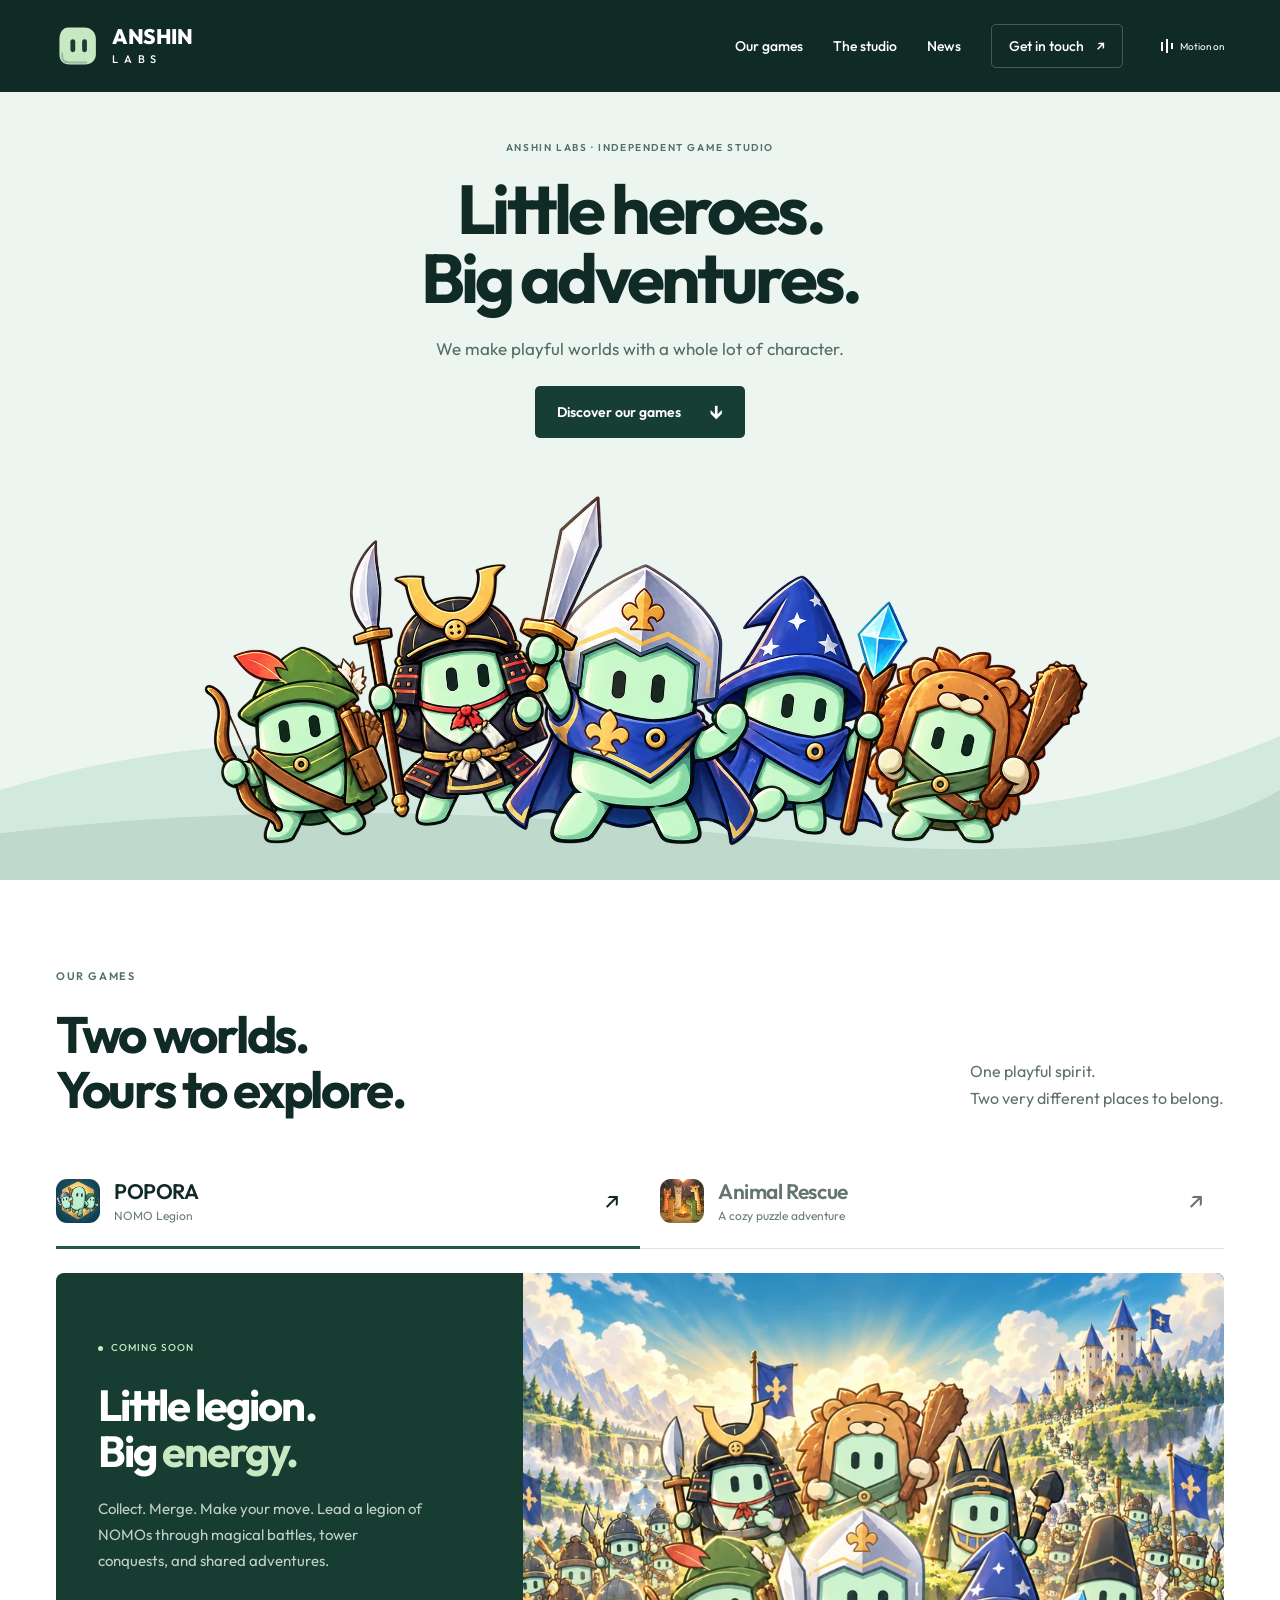
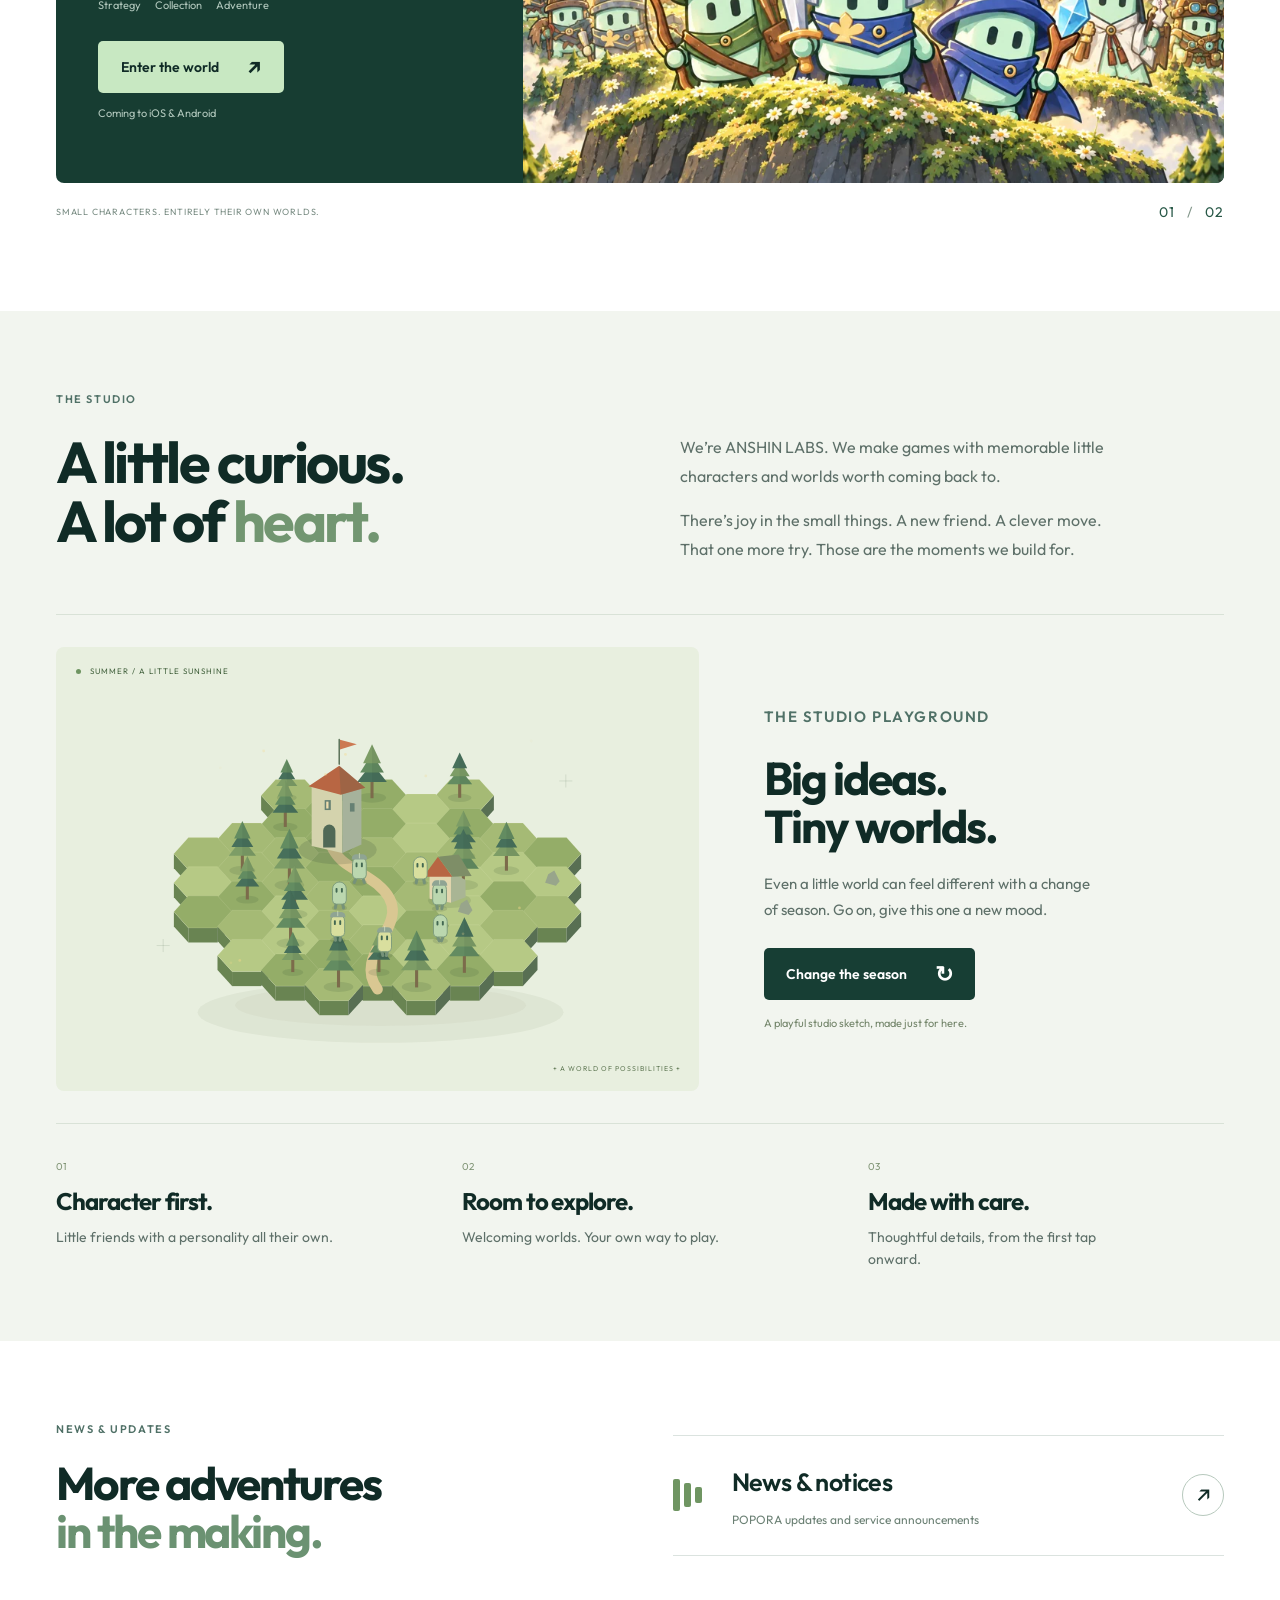
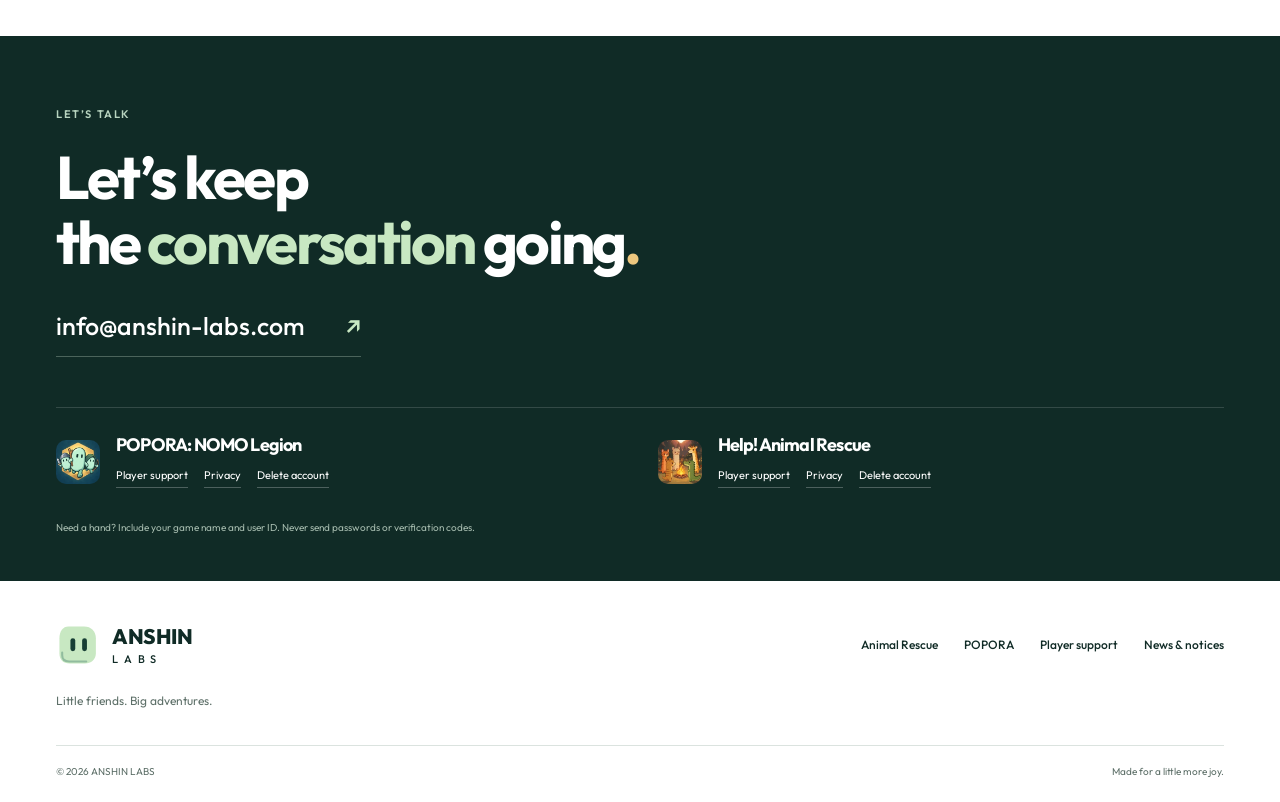
==== commit 3a783c6a: "Version studio styles and scripts to refresh returning visitors" ====
--- a/index.html
+++ b/index.html
@@ -1,4 +1,4 @@
-<!doctype html><html lang="en"><head><meta charset="utf-8"><meta name="viewport" content="width=device-width,initial-scale=1"><title>Little friends. Big adventures. · ANSHIN LABS</title><meta name="description" content="Little friends. Big adventures. Discover Animal Rescue and POPORA: NOMO Legion from ANSHIN LABS."><meta name="theme-color" content="#102b26"><meta property="og:title" content="Little friends. Big adventures. · ANSHIN LABS"><meta property="og:description" content="Little friends. Big adventures. Discover Animal Rescue and POPORA: NOMO Legion from ANSHIN LABS."><meta property="og:type" content="website"><meta property="og:image" content="https://anshin-labs.com/assets/popora-world.webp"><meta property="og:url" content="https://anshin-labs.com/"><link rel="canonical" href="https://anshin-labs.com/"><link rel="icon" href="/assets/favicon-v2.svg" type="image/svg+xml"><link rel="icon" href="/assets/favicon-v2-32.png" type="image/png" sizes="32x32"><link rel="apple-touch-icon" href="/assets/apple-touch-icon-v2.png" sizes="180x180"><link rel="stylesheet" href="/site.css"><link rel="stylesheet" href="/experience.css"><script defer src="/site.js"></script><script defer src="/experience.js"></script></head><body data-view="home"><a class="skip" href="#main">Skip to content</a><div class="reading-progress" aria-hidden="true"></div><div class="header-shell"><header class="header wrap"><a class="brand" href="/" aria-label="ANSHIN LABS home"><img src="/assets/studio-mark-v2.svg" width="44" height="44" alt=""><span class="brand-wordmark">ANSHIN<span>LABS</span></span></a><nav aria-label="Main navigation"><a href="/#games">Our games</a><a href="/#studio">The studio</a><a href="/popora/notices/">News</a><a class="nav-support" href="/#support">Get in touch <span aria-hidden="true">↗</span></a></nav><button class="motion-toggle" type="button" aria-pressed="false" aria-label="Pause decorative motion"><span class="motion-bars" aria-hidden="true"><i></i><i></i><i></i></span><span class="motion-label">Motion on</span></button></header></div><main id="main"><section class="studio-hero" aria-labelledby="hero-title">
+<!doctype html><html lang="en"><head><meta charset="utf-8"><meta name="viewport" content="width=device-width,initial-scale=1"><title>Little friends. Big adventures. · ANSHIN LABS</title><meta name="description" content="Little friends. Big adventures. Discover Animal Rescue and POPORA: NOMO Legion from ANSHIN LABS."><meta name="theme-color" content="#102b26"><meta property="og:title" content="Little friends. Big adventures. · ANSHIN LABS"><meta property="og:description" content="Little friends. Big adventures. Discover Animal Rescue and POPORA: NOMO Legion from ANSHIN LABS."><meta property="og:type" content="website"><meta property="og:image" content="https://anshin-labs.com/assets/popora-world.webp"><meta property="og:url" content="https://anshin-labs.com/"><link rel="canonical" href="https://anshin-labs.com/"><link rel="icon" href="/assets/favicon-v2.svg" type="image/svg+xml"><link rel="icon" href="/assets/favicon-v2-32.png" type="image/png" sizes="32x32"><link rel="apple-touch-icon" href="/assets/apple-touch-icon-v2.png" sizes="180x180"><link rel="stylesheet" href="/site.css"><link rel="stylesheet" href="/experience.css?v=58e7bd1fc8e7"><script defer src="/site.js"></script><script defer src="/experience.js?v=60831cad5b4f"></script></head><body data-view="home"><a class="skip" href="#main">Skip to content</a><div class="reading-progress" aria-hidden="true"></div><div class="header-shell"><header class="header wrap"><a class="brand" href="/" aria-label="ANSHIN LABS home"><img src="/assets/studio-mark-v2.svg" width="44" height="44" alt=""><span class="brand-wordmark">ANSHIN<span>LABS</span></span></a><nav aria-label="Main navigation"><a href="/#games">Our games</a><a href="/#studio">The studio</a><a href="/popora/notices/">News</a><a class="nav-support" href="/#support">Get in touch <span aria-hidden="true">↗</span></a></nav><button class="motion-toggle" type="button" aria-pressed="false" aria-label="Pause decorative motion"><span class="motion-bars" aria-hidden="true"><i></i><i></i><i></i></span><span class="motion-label">Motion on</span></button></header></div><main id="main"><section class="studio-hero" aria-labelledby="hero-title">
   <div class="hero-copy wrap">
     <p class="eyebrow">ANSHIN LABS · INDEPENDENT GAME STUDIO</p>
     <h1 id="hero-title">Little heroes.<br>Big adventures.</h1>
